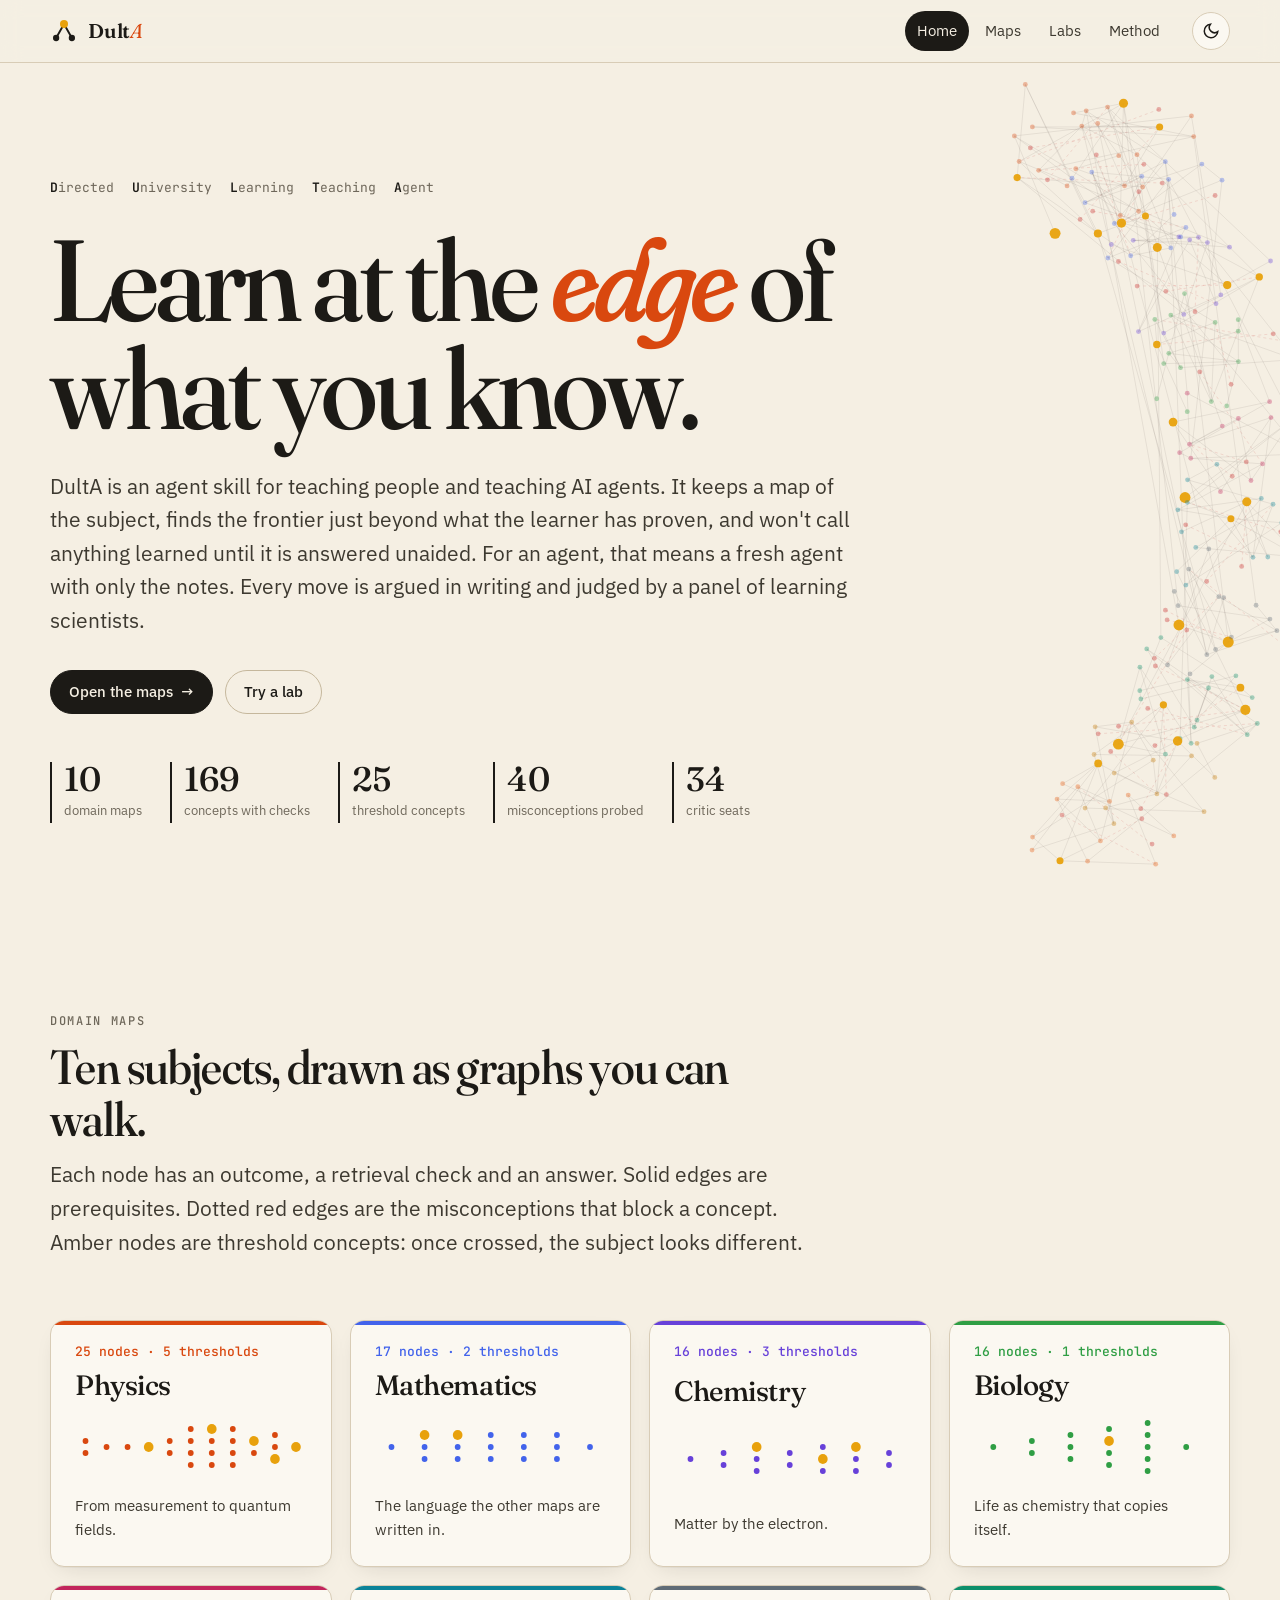
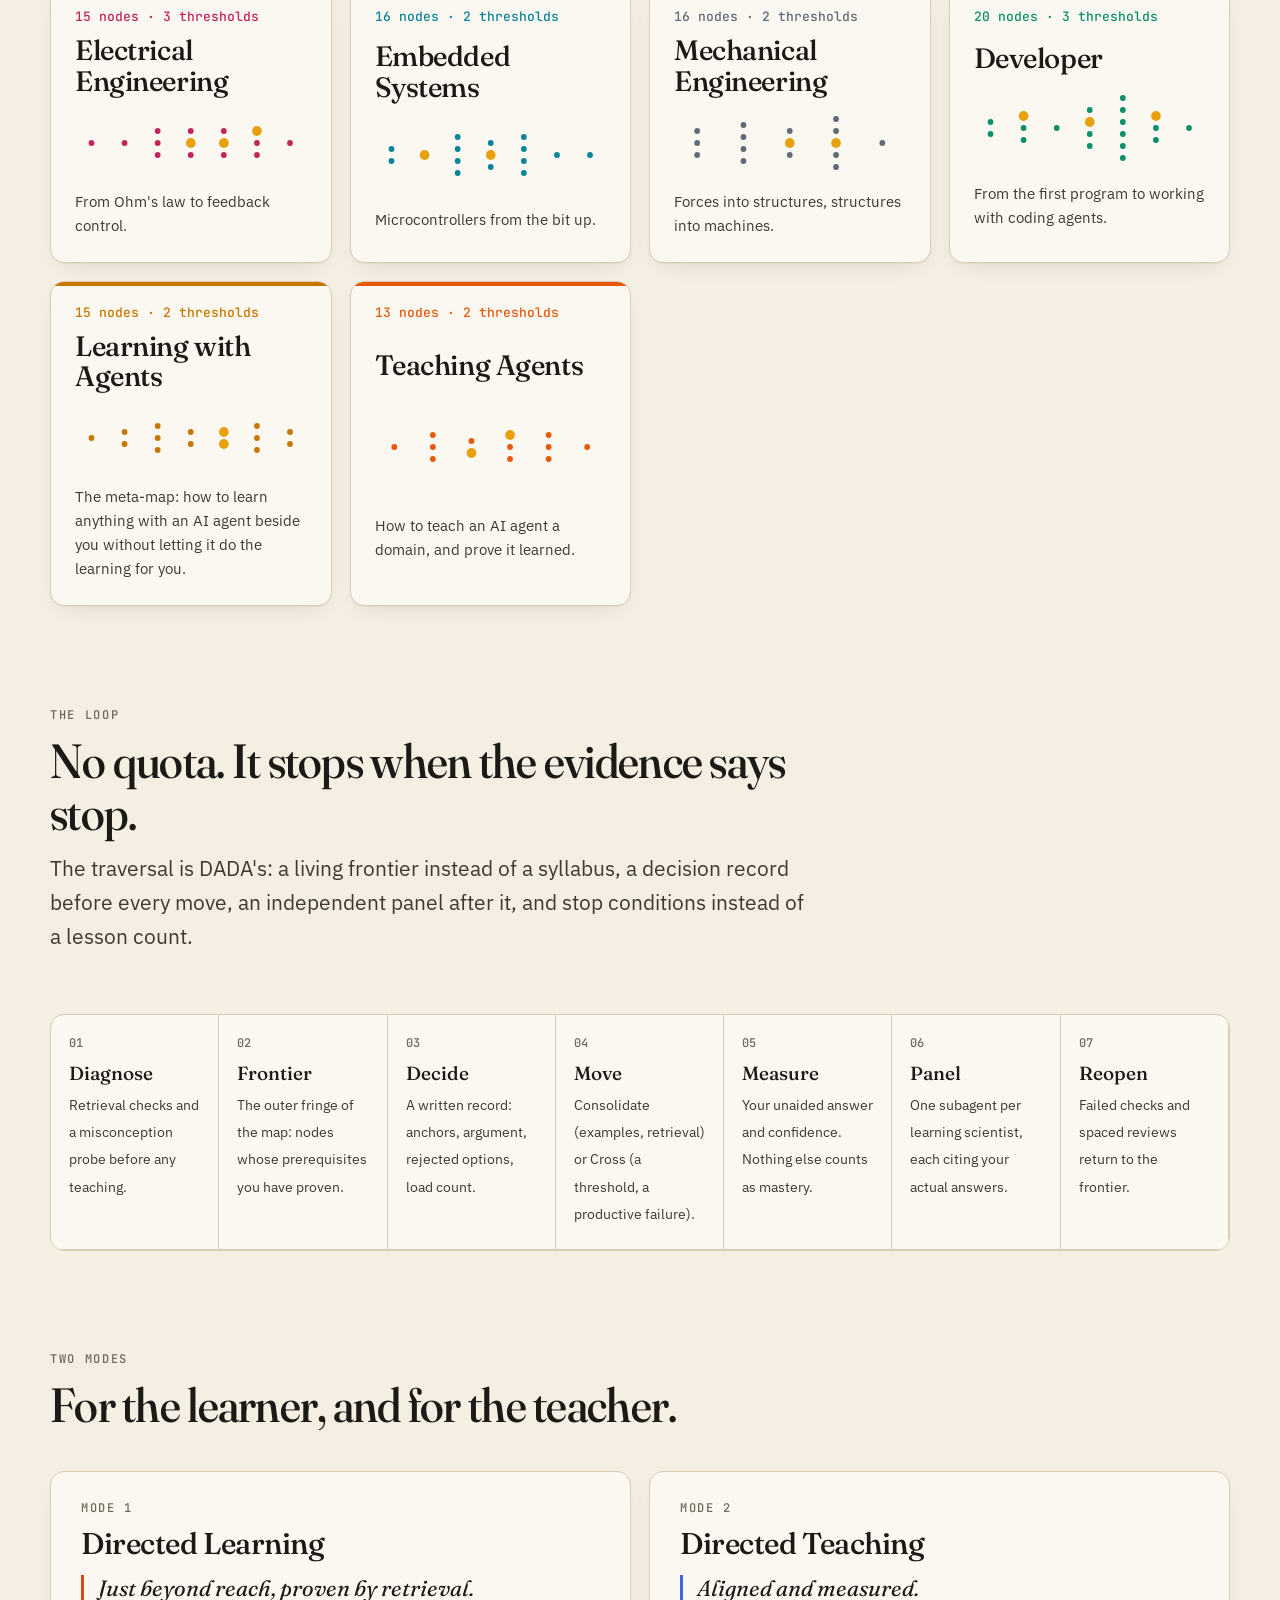
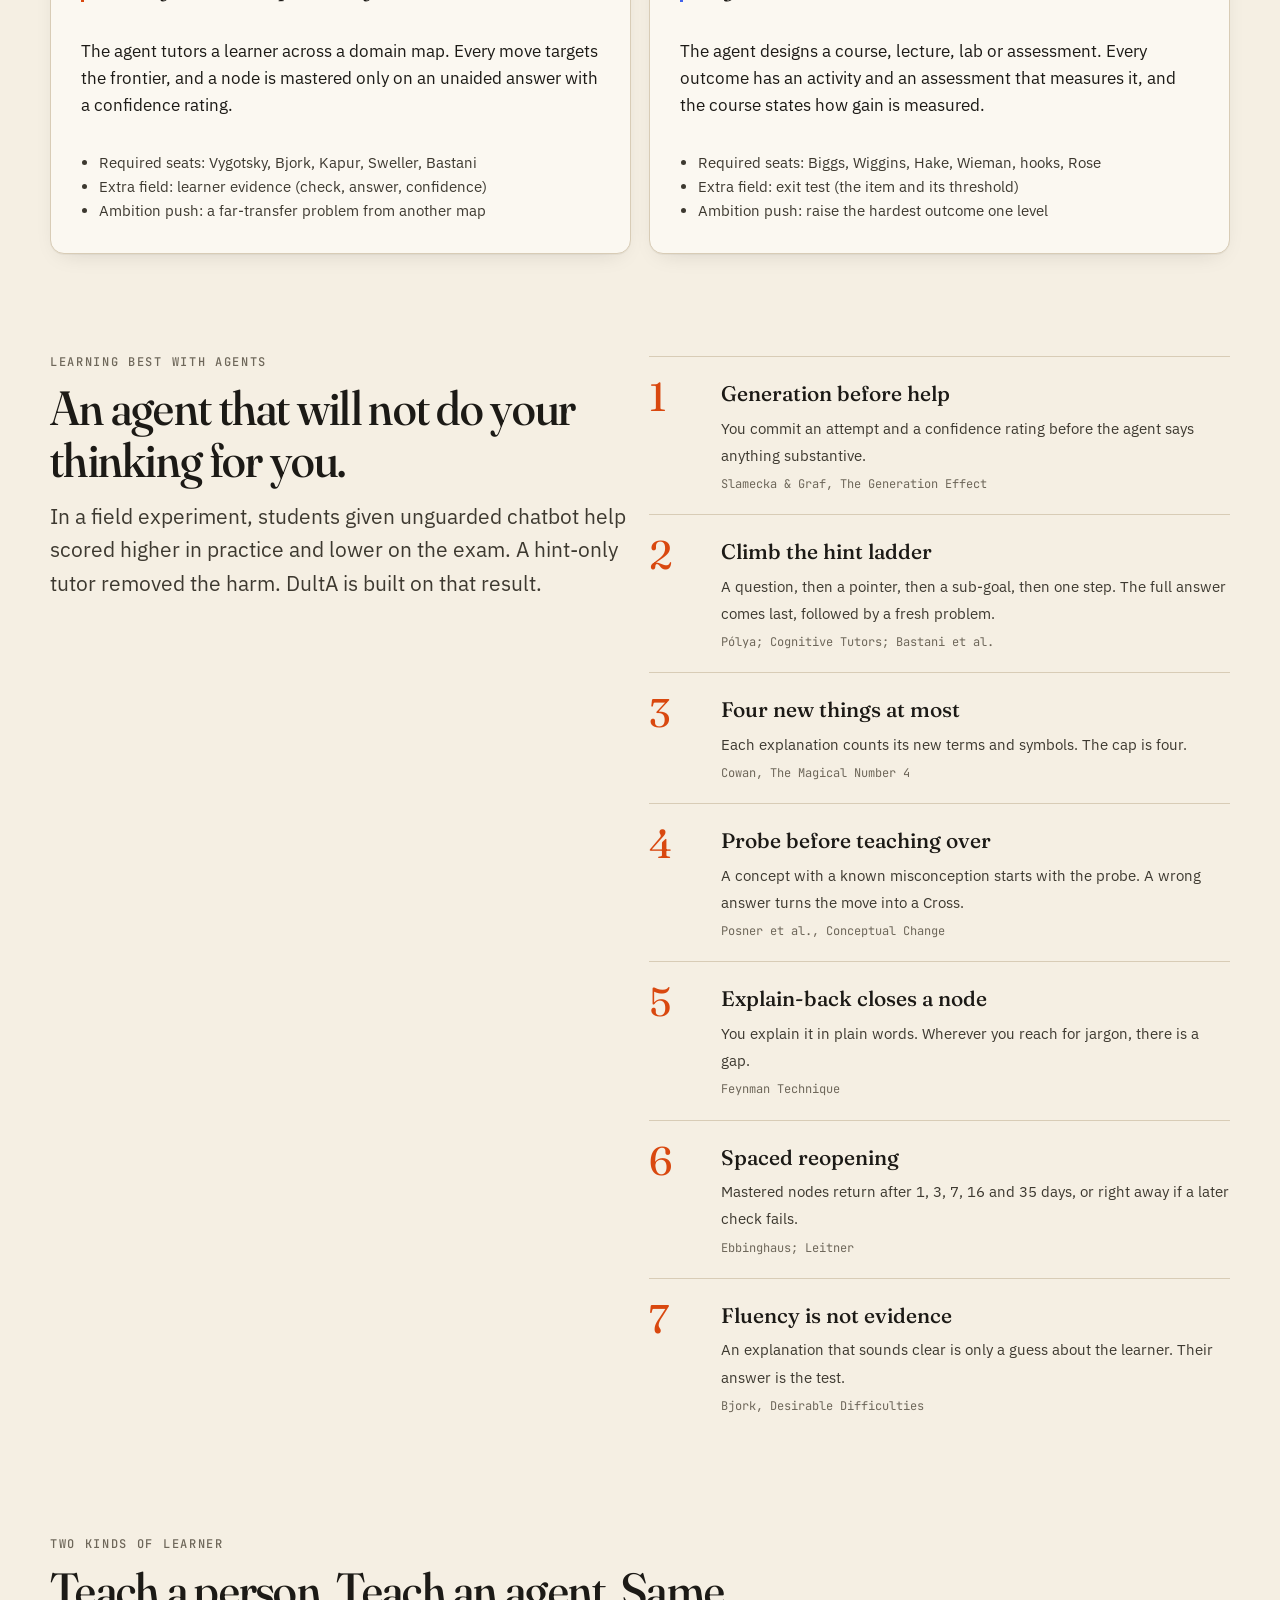
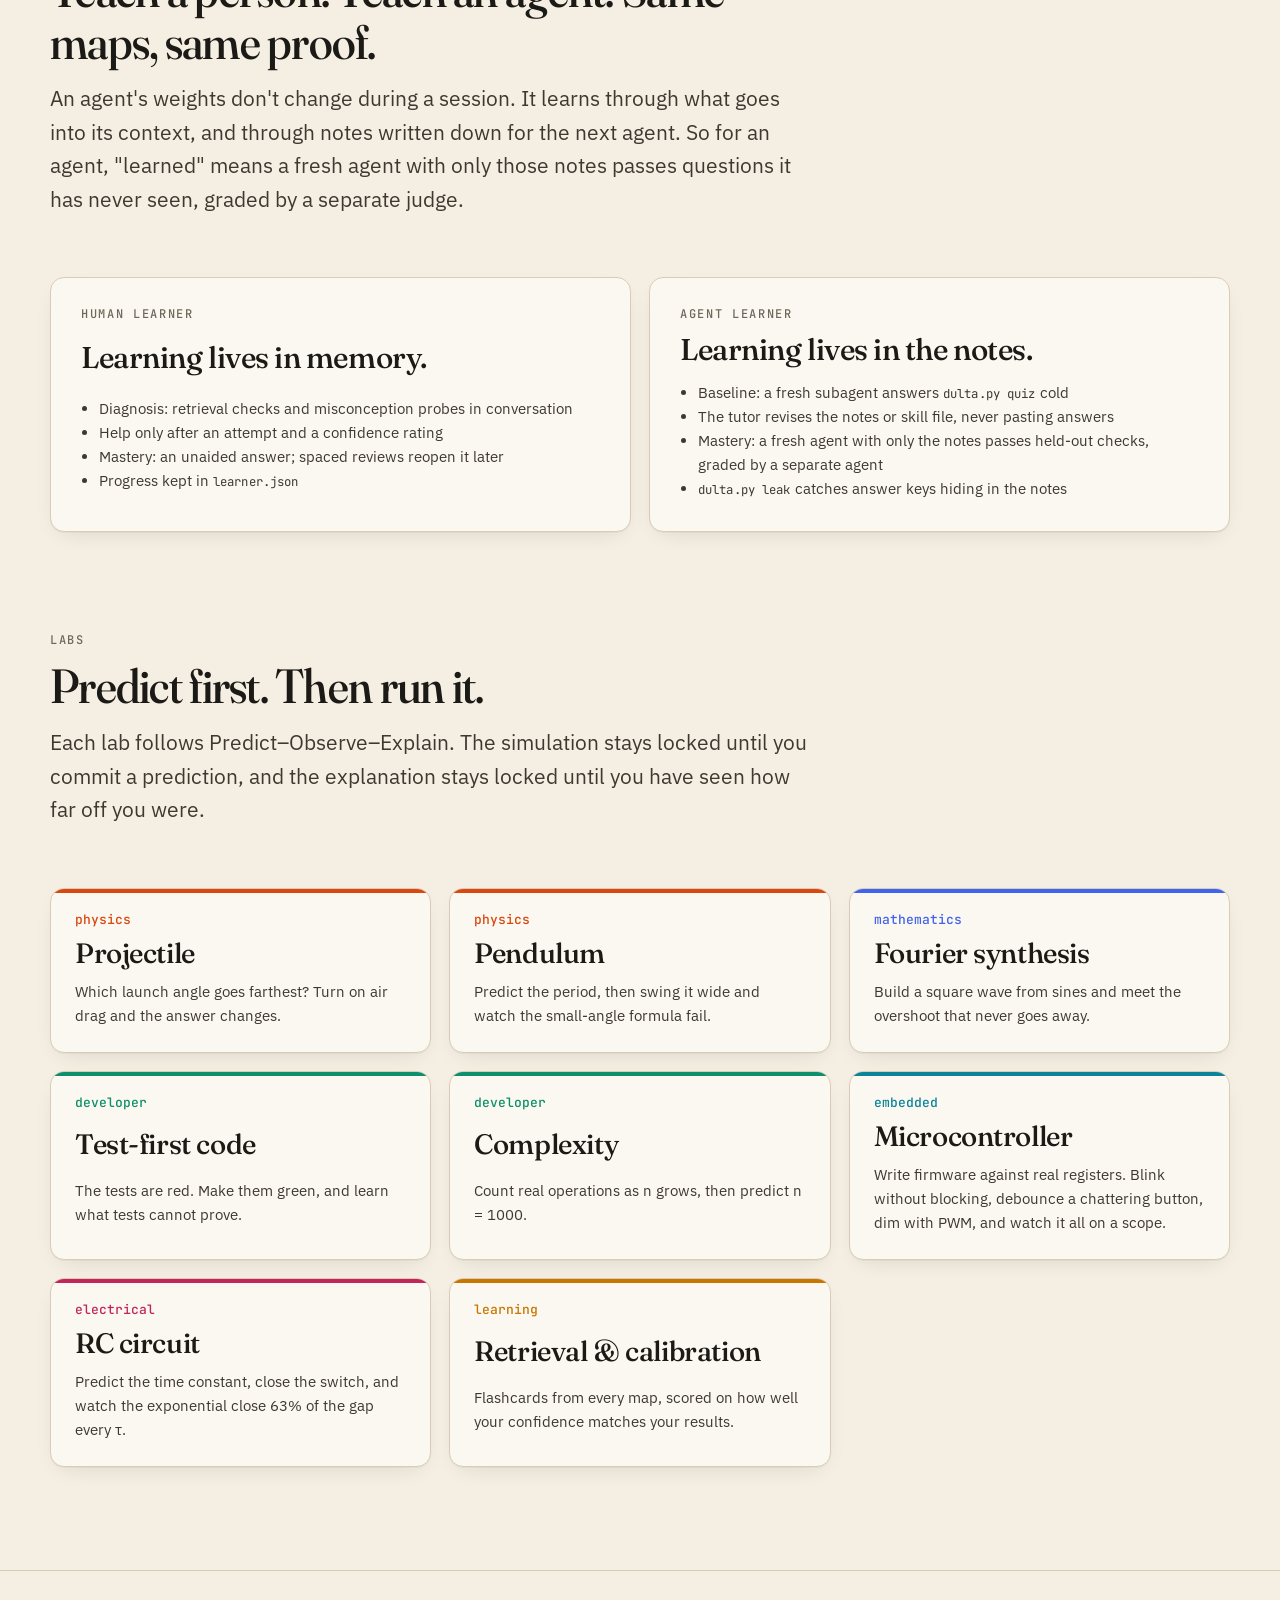
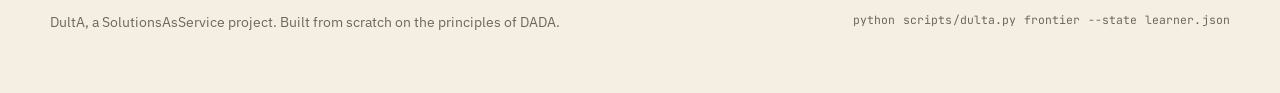
==== site/index.html @ c9492185 "Teach agents as well as humans; add engineering, science and teaching-agents maps; microcontroller a" ====
<!doctype html>
<html lang="en">
<head>
<meta charset="utf-8">
<meta name="viewport" content="width=device-width, initial-scale=1">
<title>DULTA</title>
<meta name="description" content="DULTA, the Directed University Learning and Teaching Agent: tutoring and course design on domain maps, with a critic panel of learning scientists.">
<link rel="preconnect" href="https://fonts.googleapis.com">
<link rel="preconnect" href="https://fonts.gstatic.com" crossorigin>
<link href="https://fonts.googleapis.com/css2?family=Fraunces:ital,opsz,wght,SOFT,WONK@0,9..144,300..700,0..100,0..1;1,9..144,300..700,0..100,0..1&family=IBM+Plex+Sans:wght@400;500;600&family=JetBrains+Mono:wght@400;500;600&display=swap" rel="stylesheet">
<link rel="stylesheet" href="assets/style.css">
<link rel="icon" href="data:image/svg+xml,%3Csvg xmlns='http://www.w3.org/2000/svg' viewBox='0 0 32 32'%3E%3Cpath d='M7 24 16 8l9 16' fill='none' stroke='%231c1a16' stroke-width='2.4'/%3E%3Ccircle cx='7' cy='24' r='4' fill='%231c1a16'/%3E%3Ccircle cx='25' cy='24' r='4' fill='%231c1a16'/%3E%3Ccircle cx='16' cy='8' r='5' fill='%23e8a10c'/%3E%3C/svg%3E">
<script src="assets/site.js"></script>
</head>
<body>
<header class="site-head">
  <div class="wrap">
    <a class="brand" href="index.html" aria-label="DULTA home">
      <svg viewBox="0 0 32 32" aria-hidden="true"><path d="M7 24 16 8l9 16" fill="none" stroke="currentColor" stroke-width="2.2"/><circle cx="7" cy="24" r="3.6" fill="currentColor"/><circle cx="25" cy="24" r="3.6" fill="currentColor"/><circle cx="16" cy="8" r="4.6" fill="var(--threshold)"/></svg>
      <span><b>Dult</b><i>A</i></span>
    </a>
    <nav class="nav" aria-label="Main">
      <a href="index.html" aria-current="page">Home</a>
      <a href="maps.html">Maps</a>
      <a href="labs.html">Labs</a>
      <a href="method.html">Method</a>
    </nav>
    <button class="theme-btn" type="button" aria-label="Toggle dark mode"><svg viewBox="0 0 24 24" fill="none" stroke="currentColor" stroke-width="2"><path d="M21 12.8A9 9 0 1 1 11.2 3a7 7 0 0 0 9.8 9.8z"/></svg></button>
  </div>
</header>

<main>
  <div class="hero">
    <canvas id="sky" aria-hidden="true"></canvas>
    <div class="wrap">
      <div class="acronym"><span><b>D</b>irected</span><span><b>U</b>niversity</span><span><b>L</b>earning</span><span><b>T</b>eaching</span><span><b>A</b>gent</span></div>
      <h1>Learn at the <em>edge</em> of what you know.</h1>
      <p class="lede">DultA is an agent skill for teaching people and teaching AI agents. It keeps a map of the subject, finds the frontier just beyond what the learner has proven, and won't call anything learned until it is answered unaided. For an agent, that means a fresh agent with only the notes. Every move is argued in writing and judged by a panel of learning scientists.</p>
      <div class="cta">
        <a class="btn" href="maps.html">Open the maps <span aria-hidden="true">→</span></a>
        <a class="btn ghost" href="labs.html">Try a lab</a>
      </div>
      <div class="hero-meta" id="heroMeta" aria-live="polite"></div>
    </div>
  </div>

  <section class="reveal" aria-labelledby="mapsTitle">
    <div class="wrap">
      <div class="sec-head">
        <span class="eyebrow">Domain maps</span>
        <h2 id="mapsTitle"><span id="mapCount">Ten</span> subjects, drawn as graphs you can walk.</h2>
        <p class="lede">Each node has an outcome, a retrieval check and an answer. Solid edges are prerequisites. Dotted red edges are the misconceptions that block a concept. Amber nodes are threshold concepts: once crossed, the subject looks different.</p>
      </div>
      <div class="grid four" id="mapCards"></div>
    </div>
  </section>

  <section class="reveal" aria-labelledby="loopTitle" style="padding-top:0">
    <div class="wrap">
      <div class="sec-head">
        <span class="eyebrow">The loop</span>
        <h2 id="loopTitle">No quota. It stops when the evidence says stop.</h2>
        <p class="lede">The traversal is DADA's: a living frontier instead of a syllabus, a decision record before every move, an independent panel after it, and stop conditions instead of a lesson count.</p>
      </div>
      <ol class="loop">
        <li><b>Diagnose</b><span>Retrieval checks and a misconception probe before any teaching.</span></li>
        <li><b>Frontier</b><span>The outer fringe of the map: nodes whose prerequisites you have proven.</span></li>
        <li><b>Decide</b><span>A written record: anchors, argument, rejected options, load count.</span></li>
        <li><b>Move</b><span>Consolidate (examples, retrieval) or Cross (a threshold, a productive failure).</span></li>
        <li><b>Measure</b><span>Your unaided answer and confidence. Nothing else counts as mastery.</span></li>
        <li><b>Panel</b><span>One subagent per learning scientist, each citing your actual answers.</span></li>
        <li><b>Reopen</b><span>Failed checks and spaced reviews return to the frontier.</span></li>
      </ol>
    </div>
  </section>

  <section class="reveal" aria-labelledby="modesTitle" style="padding-top:0">
    <div class="wrap">
      <div class="sec-head">
        <span class="eyebrow">Two modes</span>
        <h2 id="modesTitle">For the learner, and for the teacher.</h2>
      </div>
      <div class="grid two">
        <article class="card mode" style="--accent: var(--physics)">
          <span class="eyebrow">Mode 1</span>
          <h3>Directed Learning</h3>
          <p class="crit">Just beyond reach, proven by retrieval.</p>
          <p>The agent tutors a learner across a domain map. Every move targets the frontier, and a node is mastered only on an unaided answer with a confidence rating.</p>
          <ul>
            <li>Required seats: Vygotsky, Bjork, Kapur, Sweller, Bastani</li>
            <li>Extra field: learner evidence (check, answer, confidence)</li>
            <li>Ambition push: a far-transfer problem from another map</li>
          </ul>
        </article>
        <article class="card mode" style="--accent: var(--mathematics)">
          <span class="eyebrow">Mode 2</span>
          <h3>Directed Teaching</h3>
          <p class="crit">Aligned and measured.</p>
          <p>The agent designs a course, lecture, lab or assessment. Every outcome has an activity and an assessment that measures it, and the course states how gain is measured.</p>
          <ul>
            <li>Required seats: Biggs, Wiggins, Hake, Wieman, hooks, Rose</li>
            <li>Extra field: exit test (the item and its threshold)</li>
            <li>Ambition push: raise the hardest outcome one level</li>
          </ul>
        </article>
      </div>
    </div>
  </section>

  <section class="reveal" aria-labelledby="conductTitle" style="padding-top:0">
    <div class="wrap grid two" style="align-items:start">
      <div class="sec-head" style="position:sticky;top:90px">
        <span class="eyebrow">Learning best with agents</span>
        <h2 id="conductTitle">An agent that will not do your thinking for you.</h2>
        <p class="lede">In a field experiment, students given unguarded chatbot help scored higher in practice and lower on the exam. A hint-only tutor removed the harm. DultA is built on that result.</p>
      </div>
      <ol class="conduct">
        <li><div><b>Generation before help</b><span>You commit an attempt and a confidence rating before the agent says anything substantive.</span><cite>Slamecka &amp; Graf, The Generation Effect</cite></div></li>
        <li><div><b>Climb the hint ladder</b><span>A question, then a pointer, then a sub-goal, then one step. The full answer comes last, followed by a fresh problem.</span><cite>Pólya; Cognitive Tutors; Bastani et al.</cite></div></li>
        <li><div><b>Four new things at most</b><span>Each explanation counts its new terms and symbols. The cap is four.</span><cite>Cowan, The Magical Number 4</cite></div></li>
        <li><div><b>Probe before teaching over</b><span>A concept with a known misconception starts with the probe. A wrong answer turns the move into a Cross.</span><cite>Posner et al., Conceptual Change</cite></div></li>
        <li><div><b>Explain-back closes a node</b><span>You explain it in plain words. Wherever you reach for jargon, there is a gap.</span><cite>Feynman Technique</cite></div></li>
        <li><div><b>Spaced reopening</b><span>Mastered nodes return after 1, 3, 7, 16 and 35 days, or right away if a later check fails.</span><cite>Ebbinghaus; Leitner</cite></div></li>
        <li><div><b>Fluency is not evidence</b><span>An explanation that sounds clear is only a guess about the learner. Their answer is the test.</span><cite>Bjork, Desirable Difficulties</cite></div></li>
      </ol>
    </div>
  </section>

  <section class="reveal" aria-labelledby="whoTitle" style="padding-top:0">
    <div class="wrap">
      <div class="sec-head">
        <span class="eyebrow">Two kinds of learner</span>
        <h2 id="whoTitle">Teach a person. Teach an agent. Same maps, same proof.</h2>
        <p class="lede">An agent's weights don't change during a session. It learns through what goes into its context, and through notes written down for the next agent. So for an agent, "learned" means a fresh agent with only those notes passes questions it has never seen, graded by a separate judge.</p>
      </div>
      <div class="grid two">
        <article class="card mode" style="--accent: var(--learning)">
          <span class="eyebrow">Human learner</span>
          <h3>Learning lives in memory.</h3>
          <ul>
            <li>Diagnosis: retrieval checks and misconception probes in conversation</li>
            <li>Help only after an attempt and a confidence rating</li>
            <li>Mastery: an unaided answer; spaced reviews reopen it later</li>
            <li>Progress kept in <span class="mono">learner.json</span></li>
          </ul>
        </article>
        <article class="card mode" style="--accent: var(--agents)">
          <span class="eyebrow">Agent learner</span>
          <h3>Learning lives in the notes.</h3>
          <ul>
            <li>Baseline: a fresh subagent answers <span class="mono">dulta.py quiz</span> cold</li>
            <li>The tutor revises the notes or skill file, never pasting answers</li>
            <li>Mastery: a fresh agent with only the notes passes held-out checks, graded by a separate agent</li>
            <li><span class="mono">dulta.py leak</span> catches answer keys hiding in the notes</li>
          </ul>
        </article>
      </div>
    </div>
  </section>

  <section class="reveal" aria-labelledby="labsTitle" style="padding-top:0">
    <div class="wrap">
      <div class="sec-head">
        <span class="eyebrow">Labs</span>
        <h2 id="labsTitle">Predict first. Then run it.</h2>
        <p class="lede">Each lab follows Predict–Observe–Explain. The simulation stays locked until you commit a prediction, and the explanation stays locked until you have seen how far off you were.</p>
      </div>
      <div class="grid three" id="labCards"></div>
    </div>
  </section>
</main>

<footer class="site-foot">
  <div class="wrap">
    <span>DultA, a SolutionsAsService project. Built from scratch on the principles of DADA.</span>
    <span class="mono">python scripts/dulta.py frontier --state learner.json</span>
  </div>
</footer>

<script src="assets/maps-data.js"></script>
<script>
(function () {
  const D = window.DULTA_MAPS;
  const accentVar = (id) => `var(--${id})`;

  // Hero figures, computed from the same data the CLI reads.
  const nodes = D.nodes.filter((n) => n.kind !== "misconception");
  const seats = (window.DULTA_ANCHOR_GRAPH.match(/:::critic/g) || []).length;
  const figures = [
    [D.maps.length, "domain maps"],
    [nodes.length, "concepts with checks"],
    [D.nodes.filter((n) => n.kind === "threshold").length, "threshold concepts"],
    [D.nodes.filter((n) => n.kind === "misconception").length, "misconceptions probed"],
    [seats, "critic seats"],
  ];
  const words = ["Zero", "One", "Two", "Three", "Four", "Five", "Six", "Seven", "Eight", "Nine", "Ten", "Eleven", "Twelve"];
  document.getElementById("mapCount").textContent = words[D.maps.length] || D.maps.length;
  document.getElementById("heroMeta").innerHTML = figures.map(([v, l]) => `<div><b>${v}</b><span>${l}</span></div>`).join("");

  // Map cards with a sparkline of the map's depth profile.
  document.getElementById("mapCards").innerHTML = D.maps.map((m) => {
    const ns = D.nodes.filter((n) => n.map === m.id && n.kind !== "misconception");
    const maxD = Math.max(...ns.map((n) => n.depth));
    const cols = Array.from({ length: maxD + 1 }, (_, d) => ns.filter((n) => n.depth === d));
    const w = 240, h = 70, cw = w / cols.length;
    const dots = cols.map((col, d) => col.map((n, i) => {
      const x = cw * d + cw / 2, y = h / 2 + (i - (col.length - 1) / 2) * 12;
      const r = n.kind === "threshold" ? 5 : 3;
      const fill = n.kind === "threshold" ? "var(--threshold)" : accentVar(m.id);
      return `<circle cx="${x.toFixed(1)}" cy="${y.toFixed(1)}" r="${r}" fill="${fill}"/>`;
    }).join("")).join("");
    const th = ns.filter((n) => n.kind === "threshold").length;
    return `<a class="card map-card" style="--accent:${accentVar(m.id)}" href="maps.html#${m.id}">
      <span class="count">${ns.length} nodes · ${th} thresholds</span>
      <h3>${m.title}</h3>
      <svg viewBox="0 0 ${w} ${h}" preserveAspectRatio="none" aria-hidden="true">${dots}</svg>
      <p>${m.summary.split(". ")[0]}.</p></a>`;
  }).join("");

  const labs = [
    ["projectile", "Projectile", "physics", "Which launch angle goes farthest? Turn on air drag and the answer changes."],
    ["pendulum", "Pendulum", "physics", "Predict the period, then swing it wide and watch the small-angle formula fail."],
    ["fourier", "Fourier synthesis", "mathematics", "Build a square wave from sines and meet the overshoot that never goes away."],
    ["code", "Test-first code", "developer", "The tests are red. Make them green, and learn what tests cannot prove."],
    ["complexity", "Complexity", "developer", "Count real operations as n grows, then predict n = 1000."],
    ["mcu", "Microcontroller", "embedded", "Write firmware against real registers. Blink without blocking, debounce a chattering button, dim with PWM, and watch it all on a scope."],
    ["rc", "RC circuit", "electrical", "Predict the time constant, close the switch, and watch the exponential close 63% of the gap every τ."],
    ["retrieval", "Retrieval & calibration", "learning", "Flashcards from every map, scored on how well your confidence matches your results."],
  ];
  document.getElementById("labCards").innerHTML = labs.map(([id, t, m, d]) =>
    `<a class="card map-card" style="--accent:${accentVar(m)}" href="labs.html#${id}"><span class="count">${m}</span><h3>${t}</h3><p>${d}</p></a>`).join("");

  // The sky: every concept as a star, clustered by map, edges as faint threads.
  const cv = document.getElementById("sky"), ctx = cv.getContext("2d");
  const reduce = matchMedia("(prefers-reduced-motion: reduce)").matches;
  let W, H, stars = [], links = [];
  const index = {};
  function css(name) { return getComputedStyle(document.documentElement).getPropertyValue(name).trim(); }
  function layout() {
    const dpr = Math.min(devicePixelRatio || 1, 2);
    W = cv.clientWidth; H = cv.clientHeight;
    cv.width = W * dpr; cv.height = H * dpr; ctx.setTransform(dpr, 0, 0, dpr, 0, 0);
    // One cluster per map on an arc down the right of the hero (a strip along the bottom on phones).
    const narrow = W < 720, centres = {};
    D.maps.forEach((m, i) => {
      const a = -1.1 + (2.2 * i) / Math.max(1, D.maps.length - 1);
      centres[m.id] = narrow ? [0.06 + (0.88 * i) / Math.max(1, D.maps.length - 1), 0.97] : [0.84 + 0.12 * Math.cos(a * 1.3), 0.5 + 0.44 * Math.sin(a)];
    });
    stars = D.nodes.map((n, i) => {
      const c = centres[n.map] || [0.5, 0.5];
      const ang = i * 2.399, rad = (narrow ? 10 : 18) + (i % 7) * (narrow ? 4 : 8) + n.depth * (narrow ? 3 : 5);
      const s = { n, bx: c[0] * W + Math.cos(ang) * rad, by: c[1] * H + Math.sin(ang) * rad * 0.8, ph: i };
      index[n.key] = s; return s;
    });
    links = D.edges.filter((e) => index[e.from] && index[e.to]).map((e) => [index[e.from], index[e.to], e.type]);
  }
  function draw(t) {
    ctx.clearRect(0, 0, W, H);
    const ink = css("--ink"), th = css("--threshold"), mc = css("--misconception");
    stars.forEach((s) => { s.x = s.bx + (reduce ? 0 : Math.sin(t / 2400 + s.ph) * 4); s.y = s.by + (reduce ? 0 : Math.cos(t / 3100 + s.ph) * 4); });
    ctx.lineWidth = 0.7;
    links.forEach(([a, b, type]) => {
      ctx.strokeStyle = type === "counter" ? mc : ink;
      ctx.globalAlpha = type === "counter" ? 0.18 : 0.10;
      ctx.setLineDash(type === "counter" ? [3, 3] : []);
      ctx.beginPath(); ctx.moveTo(a.x, a.y); ctx.lineTo(b.x, b.y); ctx.stroke();
    });
    ctx.setLineDash([]);
    stars.forEach((s) => {
      const k = s.n.kind;
      ctx.globalAlpha = k === "threshold" ? 0.95 : 0.35;
      ctx.fillStyle = k === "threshold" ? th : k === "misconception" ? mc : css(`--${s.n.map}`);
      const r = k === "threshold" ? 4.5 + (reduce ? 0 : Math.sin(t / 700 + s.ph)) : 2.4;
      ctx.beginPath(); ctx.arc(s.x, s.y, r, 0, 7); ctx.fill();
    });
    ctx.globalAlpha = 1;
    if (!reduce) requestAnimationFrame(draw);
  }
  layout(); requestAnimationFrame(draw);
  addEventListener("resize", () => { layout(); if (reduce) draw(0); });
  document.addEventListener("dulta:theme", () => { if (reduce) draw(0); });
})();
</script>
</body>
</html>
---- site/assets/style.css ----
/* DULTA site: an atlas of what you know, set on paper by day and chalkboard by night. */
:root {
  --paper: #f5efe3;
  --paper-2: #ede5d4;
  --card: #fbf8f1;
  --ink: #1c1a16;
  --ink-2: #3d3930;
  --muted: #6e675a;
  --line: #d8ccb6;
  --line-2: #c5b79c;
  --physics: #d9480f;
  --mathematics: #4263eb;
  --developer: #0c8f6a;
  --learning: #c77700;
  --electrical: #c2255c;
  --embedded: #0b8399;
  --mechanical: #5f6b76;
  --chemistry: #6741d9;
  --biology: #2f9e44;
  --agents: #e8590c;
  --threshold: #e8a10c;
  --misconception: #c92a2a;
  --mastered: #2b8a3e;
  --focus: #1c7ed6;
  --shadow: 0 1px 0 rgba(28, 26, 22, .04), 0 8px 24px -12px rgba(28, 26, 22, .18);
  --radius: 14px;
  --serif: "Fraunces", "Iowan Old Style", Georgia, serif;
  --sans: "IBM Plex Sans", system-ui, -apple-system, "Segoe UI", sans-serif;
  --mono: "JetBrains Mono", ui-monospace, "Cascadia Code", Consolas, monospace;
  color-scheme: light;
}
@media (prefers-color-scheme: dark) {
  :root:not([data-theme="light"]) {
    --paper: #0f1218; --paper-2: #151a22; --card: #171c25; --ink: #ede6d8; --ink-2: #cfc7b7; --muted: #9b9484;
    --line: #2a313d; --line-2: #3a4352; --physics: #ff8a4c; --mathematics: #8ea2ff; --developer: #3ddc97;
    --learning: #ffc04d; --electrical: #f783ac; --embedded: #3bc9db; --mechanical: #adb5bd; --chemistry: #b197fc; --biology: #69db7c; --agents: #ffa94d; --threshold: #ffc94d; --misconception: #ff7b7b; --mastered: #69db7c; --focus: #74c0fc;
    --shadow: 0 1px 0 rgba(0, 0, 0, .3), 0 10px 30px -12px rgba(0, 0, 0, .6);
    color-scheme: dark;
  }
}
:root[data-theme="dark"] {
  --paper: #0f1218; --paper-2: #151a22; --card: #171c25; --ink: #ede6d8; --ink-2: #cfc7b7; --muted: #9b9484;
  --line: #2a313d; --line-2: #3a4352; --physics: #ff8a4c; --mathematics: #8ea2ff; --developer: #3ddc97;
  --learning: #ffc04d; --electrical: #f783ac; --embedded: #3bc9db; --mechanical: #adb5bd; --chemistry: #b197fc; --biology: #69db7c; --agents: #ffa94d; --threshold: #ffc94d; --misconception: #ff7b7b; --mastered: #69db7c; --focus: #74c0fc;
  --shadow: 0 1px 0 rgba(0, 0, 0, .3), 0 10px 30px -12px rgba(0, 0, 0, .6);
  color-scheme: dark;
}

* { box-sizing: border-box; }
html { -webkit-text-size-adjust: 100%; scroll-behavior: smooth; }
body {
  margin: 0; background: var(--paper); color: var(--ink); font: 400 17px/1.6 var(--sans);
  background-image: radial-gradient(var(--line) .6px, transparent .6px); background-size: 22px 22px;
  background-attachment: fixed; overflow-x: hidden;
}
img, svg, canvas { max-width: 100%; }
a { color: inherit; text-decoration-thickness: 1px; text-underline-offset: 3px; }
a:hover { text-decoration-color: var(--physics); }
:focus-visible { outline: 3px solid var(--focus); outline-offset: 2px; border-radius: 6px; }
::selection { background: var(--threshold); color: #111; }

.wrap { width: min(1180px, 100% - 32px); margin-inline: auto; }
.mono { font-family: var(--mono); font-size: .82em; letter-spacing: .01em; }
.eyebrow { font: 500 12px/1 var(--mono); letter-spacing: .14em; text-transform: uppercase; color: var(--muted); }
h1, h2, h3 { font-family: var(--serif); font-weight: 500; line-height: 1.08; letter-spacing: -.015em; margin: 0; font-variation-settings: "opsz" 144, "SOFT" 30; }
h2 { font-size: clamp(30px, 4.4vw, 48px); }
h3 { font-size: 22px; font-variation-settings: "opsz" 36; }
p { margin: 0 0 1em; }
.lede { font-size: clamp(18px, 2vw, 21px); color: var(--ink-2); max-width: 62ch; }

/* Header */
.site-head { position: sticky; top: 0; z-index: 20; backdrop-filter: blur(10px); background: color-mix(in srgb, var(--paper) 82%, transparent); border-bottom: 1px solid var(--line); }
.site-head .wrap { display: flex; align-items: center; gap: 20px; height: 62px; }
.brand { display: flex; align-items: center; gap: 10px; text-decoration: none; font: 600 20px/1 var(--serif); letter-spacing: -.01em; }
.brand svg { width: 28px; height: 28px; }
.brand b { font-weight: 600; }
.brand i { font-style: italic; font-weight: 400; color: var(--physics); }
.nav { display: flex; gap: 4px; margin-left: auto; }
.nav a { text-decoration: none; padding: 8px 12px; border-radius: 999px; font-size: 15px; color: var(--ink-2); }
.nav a:hover { background: var(--paper-2); }
.nav a[aria-current="page"] { background: var(--ink); color: var(--paper); }
.theme-btn { border: 1px solid var(--line); background: var(--card); color: var(--ink); width: 38px; height: 38px; border-radius: 999px; cursor: pointer; display: grid; place-items: center; }
.theme-btn svg { width: 18px; height: 18px; }
@media (max-width: 720px) {
  .site-head .wrap { height: auto; flex-wrap: wrap; padding: 10px 0; gap: 8px; }
  .nav { order: 3; width: 100%; margin: 0; overflow-x: auto; }
  .theme-btn { margin-left: auto; }
}

/* Buttons and fields */
.btn { display: inline-flex; align-items: center; gap: 8px; font: 500 15px/1 var(--sans); padding: 12px 18px; border-radius: 999px; border: 1px solid var(--ink); background: var(--ink); color: var(--paper); cursor: pointer; text-decoration: none; min-height: 44px; }
.btn:hover { transform: translateY(-1px); }
.btn.ghost { background: transparent; color: var(--ink); border-color: var(--line-2); }
.btn.small { padding: 8px 14px; font-size: 14px; min-height: 36px; }
.btn:disabled { opacity: .45; cursor: not-allowed; transform: none; }
input[type="text"], input[type="number"], textarea, select {
  font: inherit; color: var(--ink); background: var(--card); border: 1px solid var(--line-2); border-radius: 10px; padding: 10px 12px; width: 100%;
}
textarea { font-family: var(--mono); font-size: 14px; line-height: 1.55; resize: vertical; }
input[type="range"] { width: 100%; accent-color: var(--ink); }
label { font-size: 14px; color: var(--muted); display: block; margin-bottom: 6px; }

/* Cards and sections */
section { padding: clamp(56px, 8vw, 104px) 0; }
.card { background: var(--card); border: 1px solid var(--line); border-radius: var(--radius); box-shadow: var(--shadow); }
.grid { display: grid; gap: 18px; }
.grid.two { grid-template-columns: repeat(auto-fit, minmax(min(100%, 420px), 1fr)); }
.grid.three { grid-template-columns: repeat(auto-fit, minmax(min(100%, 300px), 1fr)); }
.grid.four { grid-template-columns: repeat(auto-fit, minmax(min(100%, 240px), 1fr)); }
.sec-head { display: grid; gap: 14px; margin-bottom: 40px; max-width: 760px; }
.rule { height: 1px; background: var(--line); border: 0; margin: 0; }
.tag { display: inline-flex; align-items: center; gap: 6px; font: 500 11px/1 var(--mono); letter-spacing: .08em; text-transform: uppercase; padding: 5px 8px; border-radius: 999px; border: 1px solid currentColor; }
.tag.threshold { color: var(--threshold); }
.tag.misconception { color: var(--misconception); }
.tag.concept { color: var(--muted); }

/* Hero */
.hero { position: relative; padding: clamp(48px, 9vw, 120px) 0 clamp(40px, 7vw, 90px); overflow: hidden; }
.hero canvas { position: absolute; inset: 0; width: 100%; height: 100%; z-index: 0; }
.hero .wrap { position: relative; z-index: 1; }
.hero h1 { font-size: clamp(46px, 9vw, 116px); line-height: .94; letter-spacing: -.035em; max-width: 12ch; }
.hero h1 em { font-style: italic; color: var(--physics); font-variation-settings: "opsz" 144, "SOFT" 100, "WONK" 1; }
.hero .lede { margin: 28px 0 32px; }
.hero .cta { display: flex; flex-wrap: wrap; gap: 12px; }
.hero-meta { margin-top: 48px; display: flex; flex-wrap: wrap; gap: 28px; }
.hero-meta div { border-left: 2px solid var(--ink); padding-left: 12px; }
.hero-meta b { display: block; font: 500 34px/1 var(--serif); }
.hero-meta span { font-size: 13px; color: var(--muted); }
.acronym { display: flex; flex-wrap: wrap; gap: 6px 18px; margin-bottom: 26px; font-family: var(--mono); font-size: 13px; color: var(--muted); }
.acronym b { color: var(--ink); font-weight: 600; }

/* Map cards */
.map-card { padding: 24px; display: grid; gap: 12px; text-decoration: none; position: relative; overflow: hidden; transition: transform .2s; }
.map-card:hover { transform: translateY(-3px); }
.map-card::before { content: ""; position: absolute; inset: 0 0 auto 0; height: 4px; background: var(--accent); }
.map-card h3 { font-size: 28px; }
.map-card .count { font: 500 13px/1 var(--mono); color: var(--accent); }
.map-card p { color: var(--ink-2); font-size: 15px; margin: 0; }
.map-card svg { height: 70px; width: 100%; }

/* Loop diagram */
.loop { display: grid; grid-template-columns: repeat(auto-fit, minmax(min(100%, 150px), 1fr)); gap: 0; counter-reset: step; border: 1px solid var(--line); border-radius: var(--radius); overflow: hidden; background: var(--card); }
.loop li { list-style: none; padding: 22px 18px; border-right: 1px solid var(--line); border-bottom: 1px solid var(--line); counter-increment: step; position: relative; }
.loop li::before { content: counter(step, decimal-leading-zero); font: 500 12px/1 var(--mono); color: var(--muted); display: block; margin-bottom: 14px; }
.loop li b { font: 500 19px/1.15 var(--serif); display: block; margin-bottom: 6px; }
.loop li span { font-size: 14px; color: var(--ink-2); }
.loop { padding: 0; margin: 0; }

/* Mode cards */
.mode { padding: 30px; display: grid; gap: 14px; }
.mode h3 { font-size: 30px; }
.mode .crit { font-family: var(--serif); font-style: italic; font-size: 22px; line-height: 1.25; color: var(--ink); border-left: 3px solid var(--accent, var(--ink)); padding-left: 14px; }
.mode ul { margin: 0; padding-left: 18px; color: var(--ink-2); font-size: 15px; }

/* Conduct list */
.conduct { counter-reset: c; display: grid; gap: 0; padding: 0; margin: 0; }
.conduct li { list-style: none; display: grid; grid-template-columns: 56px 1fr; gap: 16px; padding: 20px 0; border-top: 1px solid var(--line); counter-increment: c; }
.conduct li::before { content: counter(c); font: 400 40px/1 var(--serif); color: var(--physics); }
.conduct b { font-family: var(--serif); font-weight: 500; font-size: 21px; display: block; margin-bottom: 4px; }
.conduct span { color: var(--ink-2); font-size: 15px; }
.conduct cite { font-style: normal; font-family: var(--mono); font-size: 12px; color: var(--muted); display: block; margin-top: 6px; }

/* Footer */
.site-foot { border-top: 1px solid var(--line); padding: 40px 0 60px; color: var(--muted); font-size: 14px; }
.site-foot .wrap { display: flex; flex-wrap: wrap; gap: 16px 32px; justify-content: space-between; }

/* Map explorer */
.explorer-head { padding: 40px 0 20px; display: grid; gap: 16px; }
.tabs { display: flex; gap: 8px; flex-wrap: wrap; }
.tabs button { font: 500 15px/1 var(--sans); padding: 10px 16px; border-radius: 999px; border: 1px solid var(--line-2); background: var(--card); color: var(--ink); cursor: pointer; display: inline-flex; align-items: center; gap: 8px; min-height: 40px; }
.tabs button::before { content: ""; width: 9px; height: 9px; border-radius: 50%; background: var(--accent); }
.tabs button[aria-selected="true"] { background: var(--ink); color: var(--paper); border-color: var(--ink); }
.statbar { display: flex; flex-wrap: wrap; gap: 10px 22px; align-items: center; font-size: 14px; color: var(--muted); }
.statbar b { color: var(--ink); font: 600 15px/1 var(--mono); }
.legend { display: flex; flex-wrap: wrap; gap: 14px; font-size: 13px; color: var(--muted); }
.legend i { display: inline-block; width: 22px; height: 12px; border-radius: 4px; vertical-align: -1px; margin-right: 6px; border: 1.5px solid var(--line-2); background: var(--card); }
.legend i.th { border: 3px solid var(--threshold); }
.legend i.mc { border: 1.5px dashed var(--misconception); }
.legend i.ms { background: color-mix(in srgb, var(--mastered) 22%, var(--card)); border-color: var(--mastered); }
.legend i.fr { border: 2px solid var(--ink); box-shadow: 0 0 0 3px color-mix(in srgb, var(--accent) 35%, transparent); }
.legend i.ex { border-style: dotted; border-color: var(--focus); }
.explorer { display: grid; grid-template-columns: minmax(0, 1fr) 380px; gap: 18px; padding-bottom: 60px; align-items: start; }
@media (max-width: 980px) { .explorer { grid-template-columns: minmax(0, 1fr); } }
.graph-box { overflow: auto; padding: 18px; max-height: 78vh; overscroll-behavior: contain; }
.graph-box svg { display: block; max-width: none; }
.gnode { cursor: pointer; }
.gnode rect { fill: var(--card); stroke: var(--line-2); stroke-width: 1.5; transition: stroke-width .15s; }
.gnode text { fill: var(--ink); font: 500 12.5px/1 var(--sans); pointer-events: none; }
.gnode.threshold rect { stroke: var(--threshold); stroke-width: 3; }
.gnode.misconception rect { stroke: var(--misconception); stroke-dasharray: 5 4; fill: color-mix(in srgb, var(--misconception) 7%, var(--card)); }
.gnode.misconception text { fill: var(--misconception); font-style: italic; }
.gnode.external rect { stroke: var(--focus); stroke-dasharray: 2 3; fill: transparent; }
.gnode.external text { fill: var(--focus); }
.gnode.mastered rect { fill: color-mix(in srgb, var(--mastered) 20%, var(--card)); stroke: var(--mastered); }
.gnode.frontier rect { stroke: var(--ink); stroke-width: 2.5; filter: drop-shadow(0 0 6px color-mix(in srgb, var(--accent) 70%, transparent)); animation: breathe 2.4s ease-in-out infinite; }
.gnode.due circle.due { fill: var(--threshold); }
.gnode.selected rect { stroke: var(--accent); stroke-width: 3.5; }
.gnode:focus-visible { outline: none; }
.gnode:focus-visible rect { stroke: var(--focus); stroke-width: 4; }
@keyframes breathe { 50% { filter: drop-shadow(0 0 1px transparent); } }
@media (prefers-reduced-motion: reduce) { .gnode.frontier rect { animation: none; } * { scroll-behavior: auto !important; } }
.gedge { fill: none; stroke: var(--line-2); stroke-width: 1.4; }
.gedge.counter { stroke: var(--misconception); stroke-dasharray: 4 4; opacity: .75; }
.gedge.cross { stroke: var(--focus); stroke-dasharray: 2 3; }
.gedge.hot { stroke: var(--accent); stroke-width: 2.4; opacity: 1; }
.detail { padding: 24px; position: sticky; top: 80px; display: grid; gap: 14px; max-height: calc(100vh - 100px); overflow: auto; }
.detail h3 { font-size: 28px; }
.detail .k { font: 500 11px/1 var(--mono); letter-spacing: .1em; text-transform: uppercase; color: var(--muted); margin-bottom: 4px; }
.detail .check { background: var(--paper-2); border-radius: 12px; padding: 16px; display: grid; gap: 10px; }
.detail .answer { border-left: 3px solid var(--mastered); padding-left: 12px; }
.detail .row { display: flex; gap: 8px; flex-wrap: wrap; }
.chips { display: flex; flex-wrap: wrap; gap: 6px; }
.chips button { font: 500 12.5px/1 var(--sans); border: 1px solid var(--line-2); border-radius: 999px; padding: 6px 10px; background: transparent; color: var(--ink-2); cursor: pointer; }
.empty { color: var(--muted); font-size: 15px; }
.conf { display: flex; gap: 6px; flex-wrap: wrap; }
.conf button { border: 1px solid var(--line-2); background: var(--card); color: var(--ink); border-radius: 8px; padding: 6px 10px; font: 500 13px/1 var(--mono); cursor: pointer; }
.conf button[aria-pressed="true"] { background: var(--ink); color: var(--paper); }

/* Labs */
.lab { padding: clamp(20px, 3vw, 34px); display: grid; gap: 22px; scroll-margin-top: 90px; }
.lab-head { display: flex; flex-wrap: wrap; justify-content: space-between; gap: 12px; align-items: baseline; }
.lab-head h3 { font-size: clamp(28px, 3.5vw, 38px); }
.lab-body { display: grid; grid-template-columns: minmax(0, 1.5fr) minmax(0, 1fr); gap: 22px; }
@media (max-width: 860px) { .lab-body { grid-template-columns: minmax(0, 1fr); } }
.stage { background: var(--paper-2); border-radius: 12px; border: 1px solid var(--line); overflow: hidden; position: relative; }
.stage canvas { display: block; width: 100%; height: auto; }
.poe { display: grid; gap: 16px; align-content: start; }
.poe-step { border-left: 2px solid var(--line-2); padding-left: 14px; display: grid; gap: 8px; }
.poe-step.active { border-color: var(--accent, var(--ink)); }
.poe-step.done { border-color: var(--mastered); }
.poe-step h4 { margin: 0; font: 500 12px/1 var(--mono); letter-spacing: .12em; text-transform: uppercase; color: var(--muted); }
.controls { display: grid; grid-template-columns: repeat(auto-fit, minmax(150px, 1fr)); gap: 14px; }
.readout { font-family: var(--mono); font-size: 13.5px; background: var(--card); border: 1px solid var(--line); border-radius: 10px; padding: 12px 14px; display: grid; gap: 4px; }
.readout b { color: var(--ink); }
.verdict { font-family: var(--serif); font-size: 19px; line-height: 1.35; }
.lab-index { display: flex; flex-wrap: wrap; gap: 8px; margin-top: 18px; }
.lab-index a { text-decoration: none; border: 1px solid var(--line-2); padding: 8px 14px; border-radius: 999px; font-size: 14px; background: var(--card); }
.tests { display: grid; gap: 6px; font-family: var(--mono); font-size: 13px; }
.tests div { padding: 8px 10px; border-radius: 8px; background: var(--card); border: 1px solid var(--line); }
.tests .pass { border-color: var(--mastered); color: var(--mastered); }
.tests .fail { border-color: var(--misconception); color: var(--misconception); }
.flash { padding: 24px; display: grid; gap: 14px; min-height: 260px; }
.flash .q { font: 400 24px/1.3 var(--serif); }
.calib { display: grid; grid-template-columns: repeat(5, 1fr); gap: 6px; height: 130px; margin-bottom: 22px; }
.calib > div { position: relative; height: 100%; background: color-mix(in srgb, var(--line) 45%, transparent); border-radius: 6px 6px 0 0; }
.calib .bar { position: absolute; left: 0; right: 0; bottom: 0; background: var(--learning); border-radius: 6px 6px 0 0; }
.calib .ideal { position: absolute; left: -2px; right: -2px; border-top: 2px dashed var(--ink); opacity: .55; }
.calib span { position: absolute; bottom: -20px; left: 0; right: 0; text-align: center; font: 500 11px/1 var(--mono); color: var(--muted); }

/* Method page */
.mermaid-box { overflow: auto; padding: 16px; max-height: 80vh; }
.mermaid-box svg { max-width: none !important; }
table { border-collapse: collapse; width: 100%; font-size: 15px; }
th, td { text-align: left; padding: 12px 14px; border-bottom: 1px solid var(--line); vertical-align: top; }
th { font: 500 12px/1.2 var(--mono); letter-spacing: .08em; text-transform: uppercase; color: var(--muted); }
.table-wrap { overflow-x: auto; }
pre { font-family: var(--mono); font-size: 13.5px; background: var(--ink); color: var(--paper); padding: 18px 20px; border-radius: 12px; overflow-x: auto; line-height: 1.6; margin: 0; }
.pairs { display: grid; gap: 10px; }
.pairs div { display: grid; grid-template-columns: 1fr auto 1fr; gap: 12px; align-items: center; padding: 14px 16px; }
.pairs em { font-family: var(--mono); font-style: normal; font-size: 12px; color: var(--misconception); text-align: center; }
@media (max-width: 600px) { .pairs div { grid-template-columns: 1fr; text-align: left; } .pairs em { text-align: left; } }
.reveal { opacity: 0; transform: translateY(14px); transition: opacity .6s ease, transform .6s ease; }
.reveal.in { opacity: 1; transform: none; }
@media (prefers-reduced-motion: reduce) { .reveal { opacity: 1; transform: none; } }
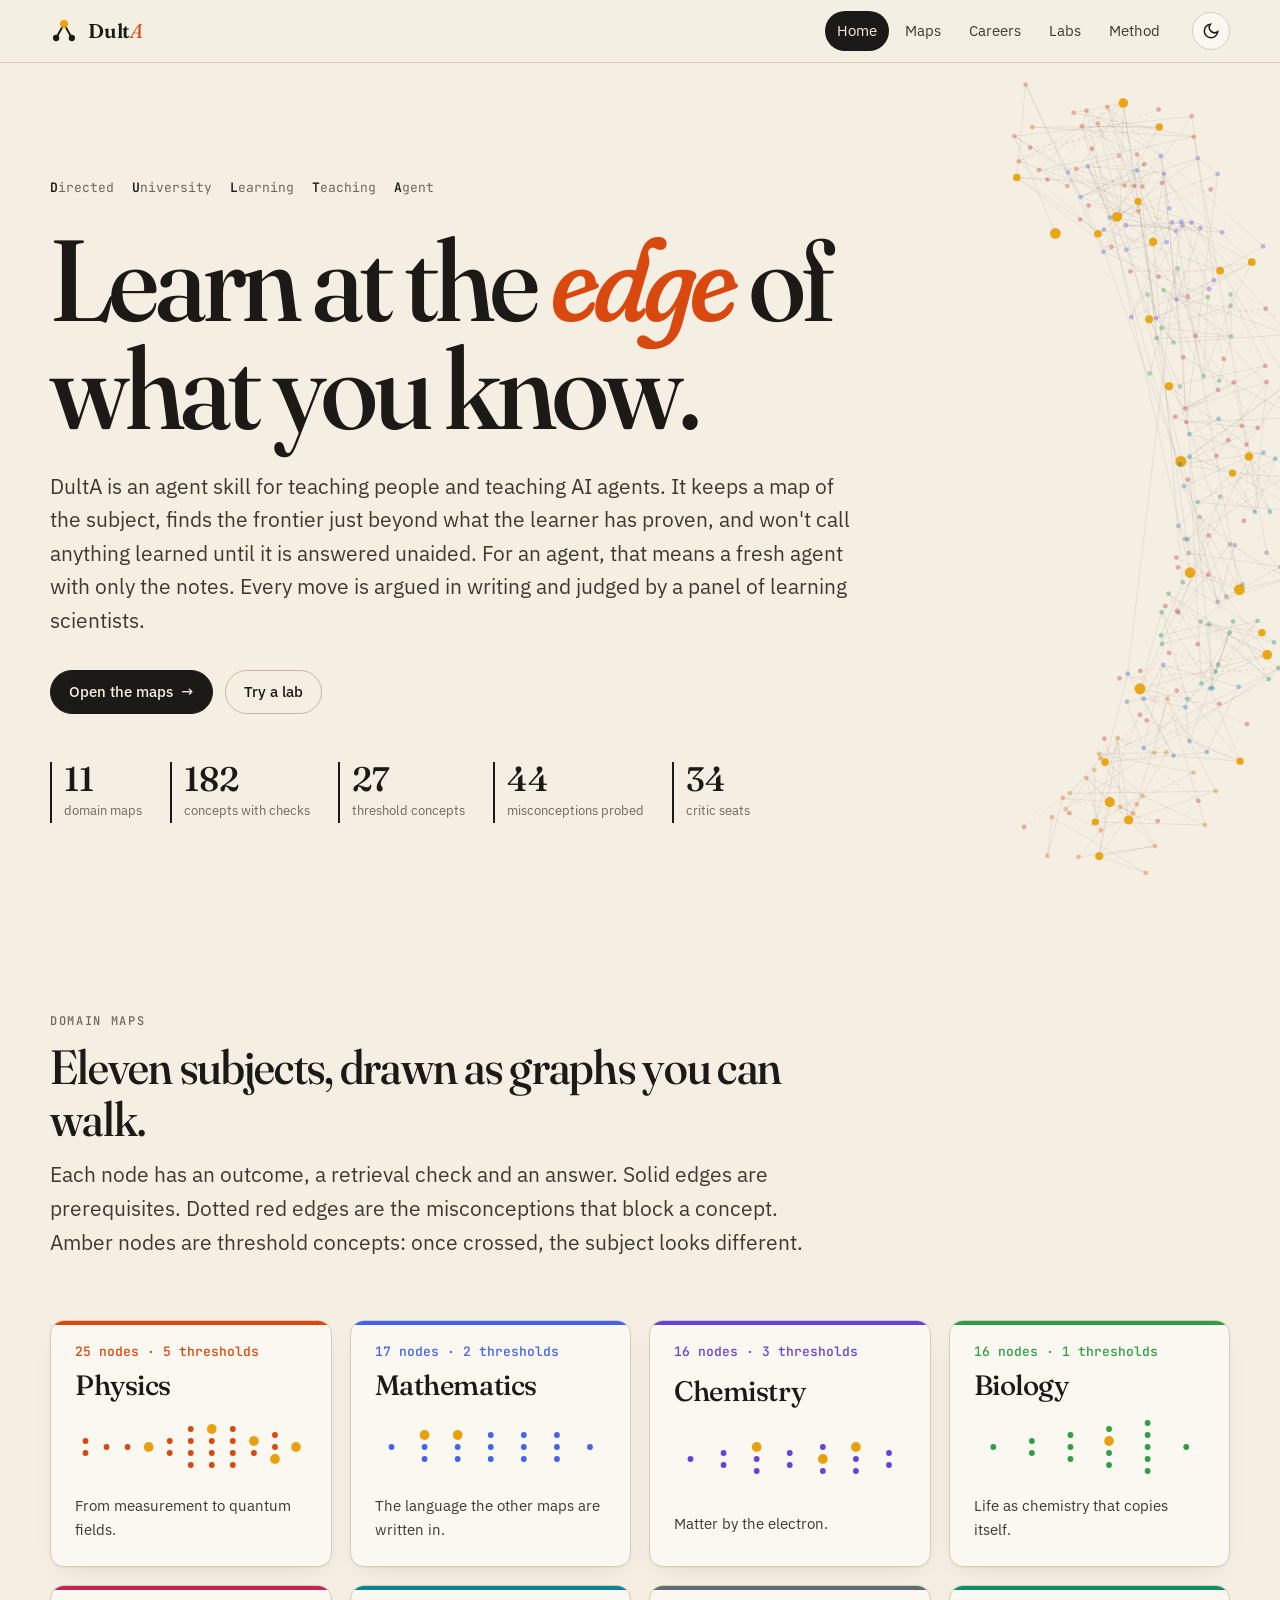
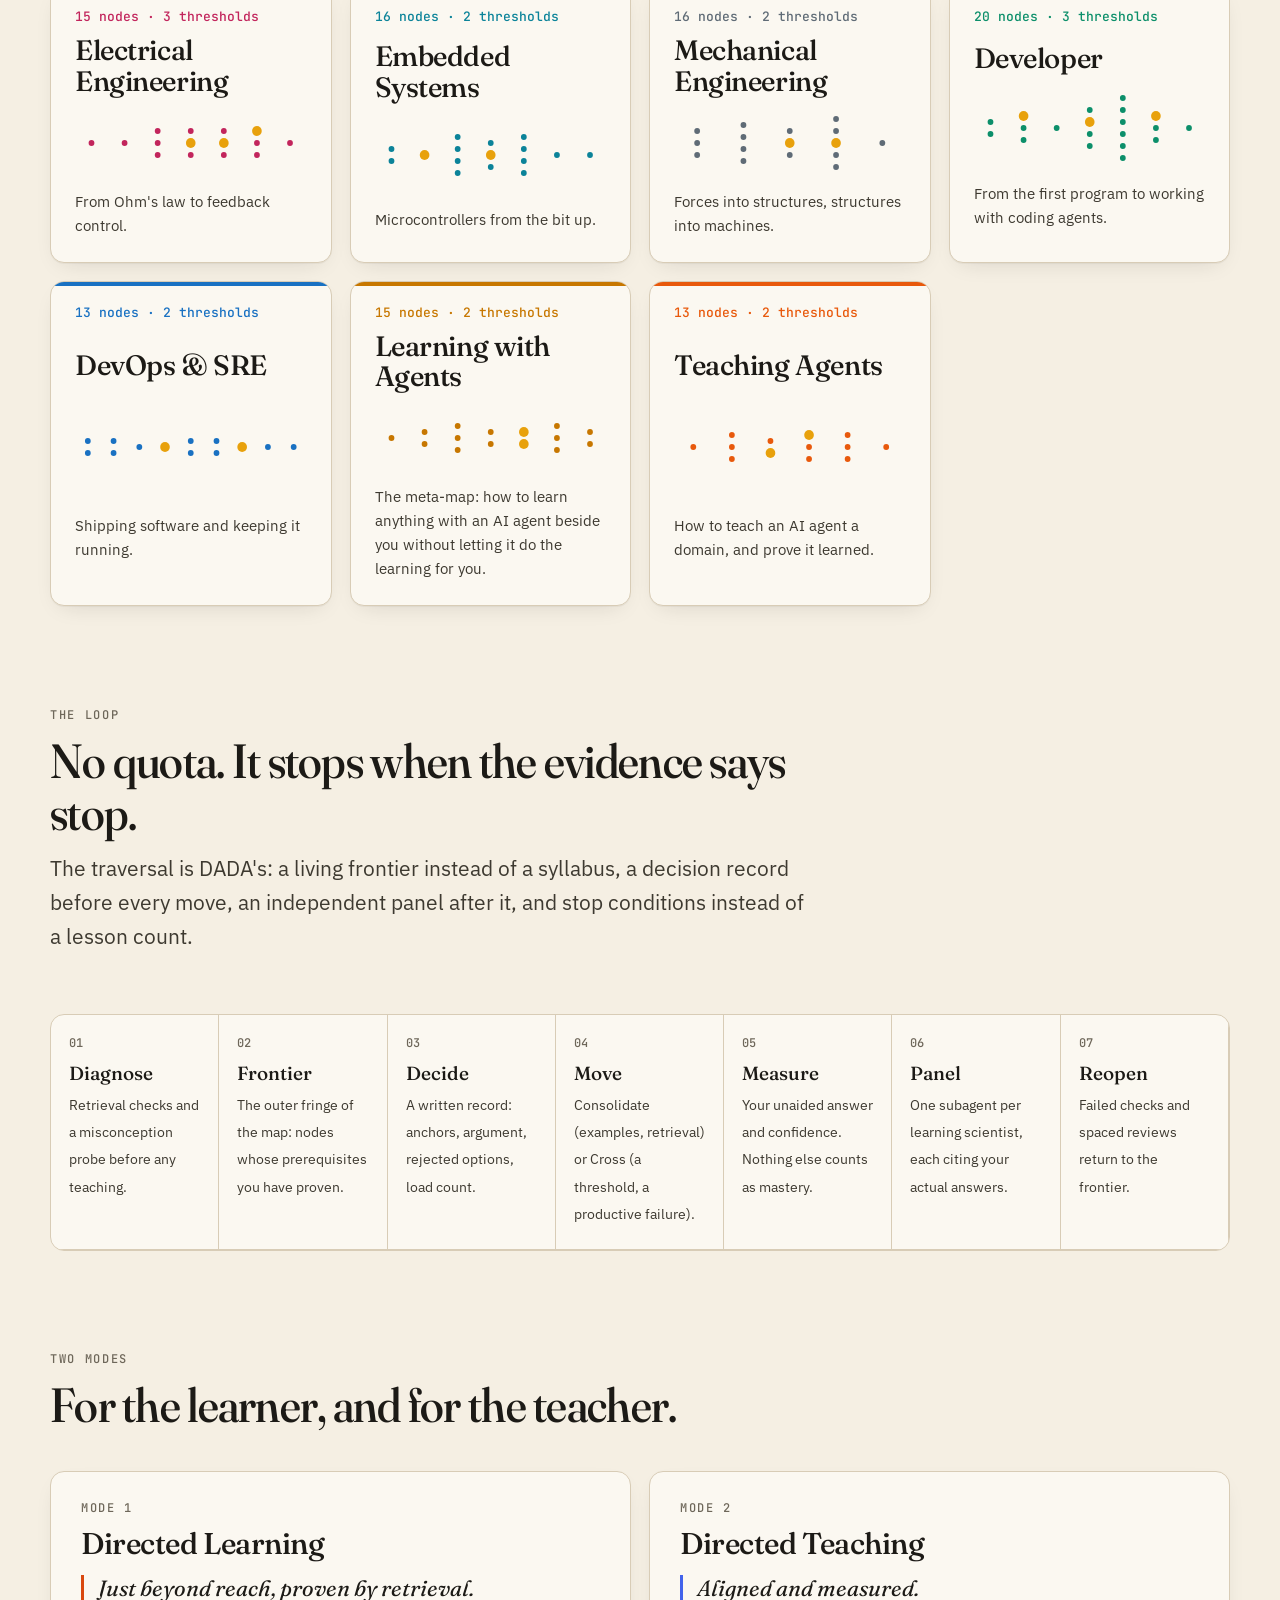
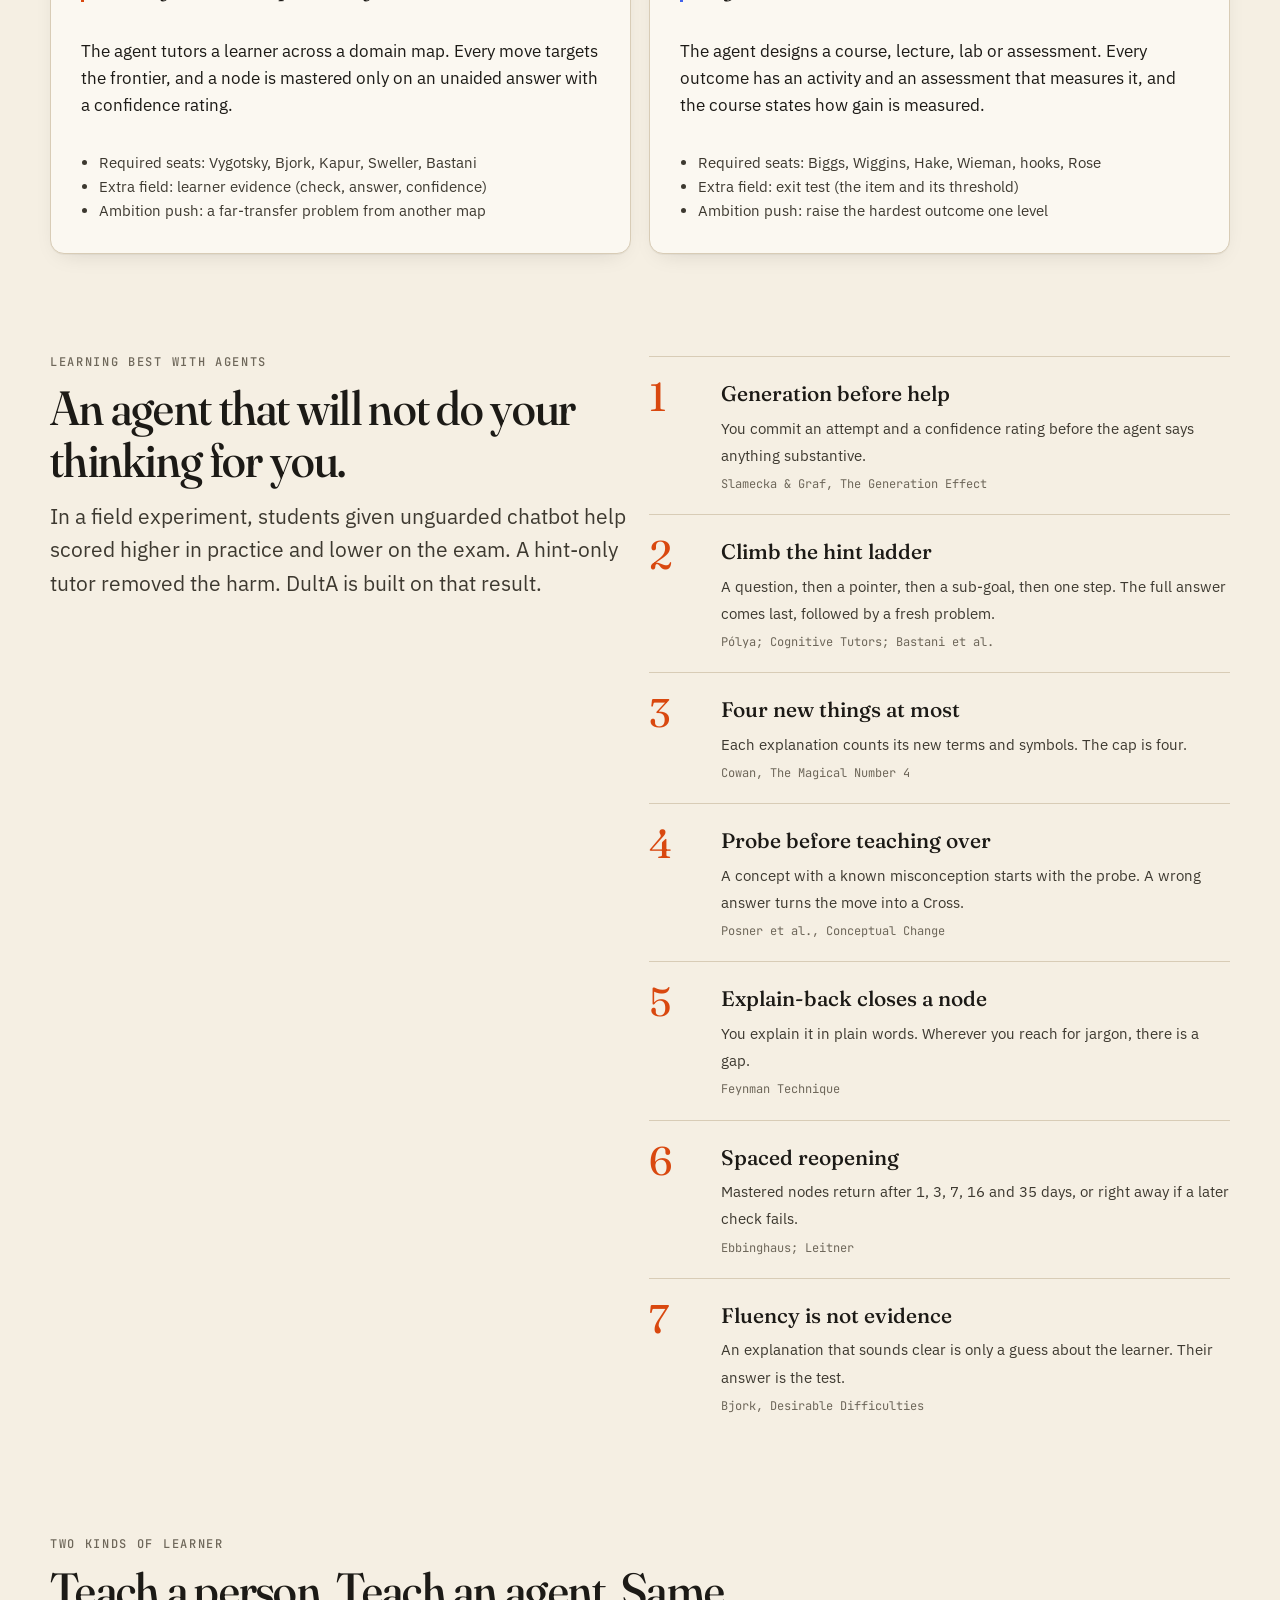
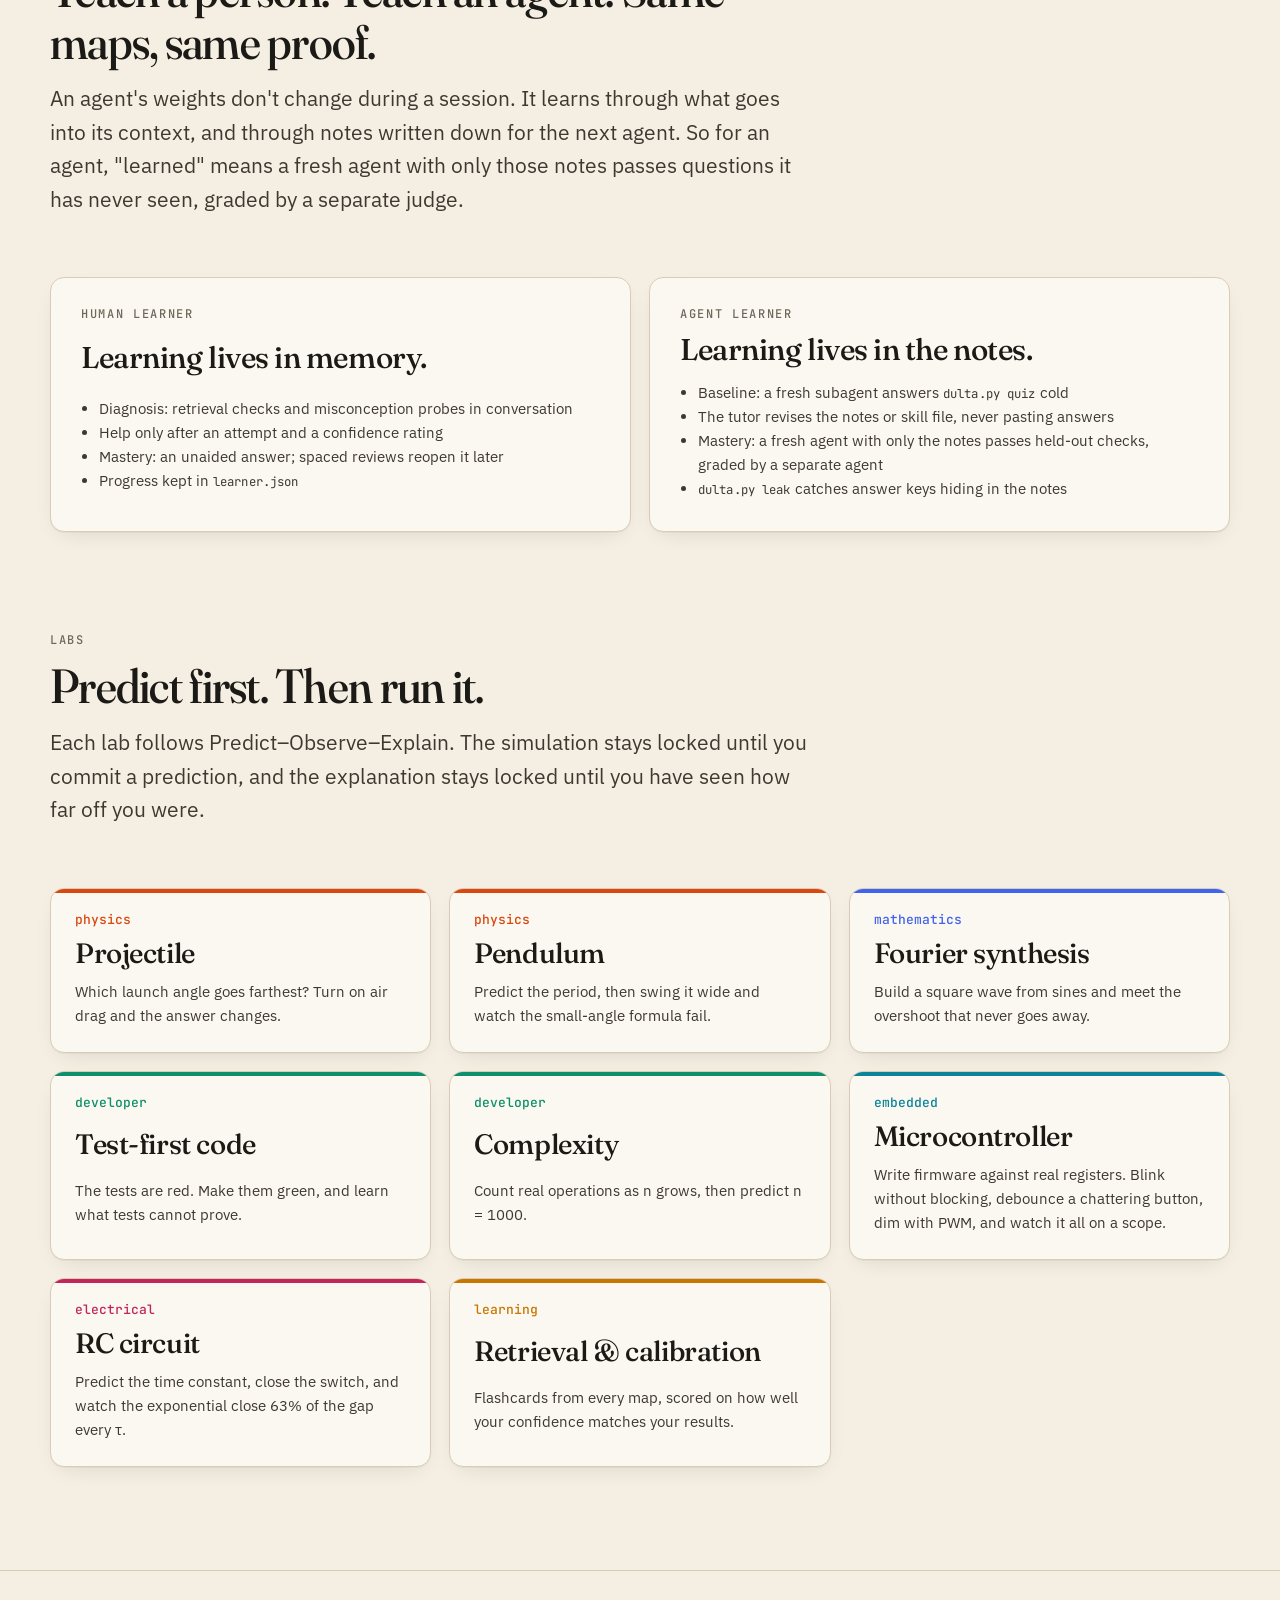
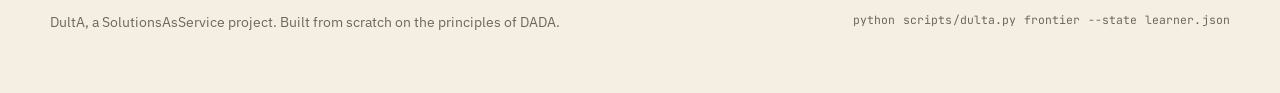
==== commit 6cc7713c: "Add DevOps map, career tracks with a Careers page, map search, and catalogue audit - maps/devops.jso" ====
--- a/site/index.html
+++ b/site/index.html
@@ -22,6 +22,7 @@
     <nav class="nav" aria-label="Main">
       <a href="index.html" aria-current="page">Home</a>
       <a href="maps.html">Maps</a>
+      <a href="careers.html">Careers</a>
       <a href="labs.html">Labs</a>
       <a href="method.html">Method</a>
     </nav>
--- a/site/assets/style.css
+++ b/site/assets/style.css
@@ -18,6 +18,7 @@
   --chemistry: #6741d9;
   --biology: #2f9e44;
   --agents: #e8590c;
+  --devops: #1971c2;
   --threshold: #e8a10c;
   --misconception: #c92a2a;
   --mastered: #2b8a3e;
@@ -33,7 +34,7 @@
   :root:not([data-theme="light"]) {
     --paper: #0f1218; --paper-2: #151a22; --card: #171c25; --ink: #ede6d8; --ink-2: #cfc7b7; --muted: #9b9484;
     --line: #2a313d; --line-2: #3a4352; --physics: #ff8a4c; --mathematics: #8ea2ff; --developer: #3ddc97;
-    --learning: #ffc04d; --electrical: #f783ac; --embedded: #3bc9db; --mechanical: #adb5bd; --chemistry: #b197fc; --biology: #69db7c; --agents: #ffa94d; --threshold: #ffc94d; --misconception: #ff7b7b; --mastered: #69db7c; --focus: #74c0fc;
+    --learning: #ffc04d; --electrical: #f783ac; --embedded: #3bc9db; --mechanical: #adb5bd; --chemistry: #b197fc; --biology: #69db7c; --agents: #ffa94d; --devops: #74c0fc; --threshold: #ffc94d; --misconception: #ff7b7b; --mastered: #69db7c; --focus: #74c0fc;
     --shadow: 0 1px 0 rgba(0, 0, 0, .3), 0 10px 30px -12px rgba(0, 0, 0, .6);
     color-scheme: dark;
   }
@@ -41,7 +42,7 @@
 :root[data-theme="dark"] {
   --paper: #0f1218; --paper-2: #151a22; --card: #171c25; --ink: #ede6d8; --ink-2: #cfc7b7; --muted: #9b9484;
   --line: #2a313d; --line-2: #3a4352; --physics: #ff8a4c; --mathematics: #8ea2ff; --developer: #3ddc97;
-  --learning: #ffc04d; --electrical: #f783ac; --embedded: #3bc9db; --mechanical: #adb5bd; --chemistry: #b197fc; --biology: #69db7c; --agents: #ffa94d; --threshold: #ffc94d; --misconception: #ff7b7b; --mastered: #69db7c; --focus: #74c0fc;
+  --learning: #ffc04d; --electrical: #f783ac; --embedded: #3bc9db; --mechanical: #adb5bd; --chemistry: #b197fc; --biology: #69db7c; --agents: #ffa94d; --devops: #74c0fc; --threshold: #ffc94d; --misconception: #ff7b7b; --mastered: #69db7c; --focus: #74c0fc;
   --shadow: 0 1px 0 rgba(0, 0, 0, .3), 0 10px 30px -12px rgba(0, 0, 0, .6);
   color-scheme: dark;
 }
@@ -216,6 +217,16 @@
 .conf button { border: 1px solid var(--line-2); background: var(--card); color: var(--ink); border-radius: 8px; padding: 6px 10px; font: 500 13px/1 var(--mono); cursor: pointer; }
 .conf button[aria-pressed="true"] { background: var(--ink); color: var(--paper); }
 
+.sr-only { position: absolute; width: 1px; height: 1px; overflow: hidden; clip: rect(0 0 0 0); white-space: nowrap; }
+.search { position: relative; max-width: 560px; }
+.search input { padding: 12px 16px; border-radius: 999px; font-size: 16px; }
+.search ul { position: absolute; z-index: 30; left: 0; right: 0; top: calc(100% + 6px); margin: 0; padding: 6px; list-style: none; background: var(--card); border: 1px solid var(--line-2); border-radius: 14px; box-shadow: var(--shadow); max-height: 360px; overflow: auto; }
+.search li { padding: 10px 12px; border-radius: 10px; cursor: pointer; display: grid; gap: 2px; }
+.search li[aria-selected="true"], .search li:hover { background: var(--paper-2); }
+.search li b { font-weight: 500; }
+.search li span { font-size: 13px; color: var(--muted); }
+.search li i { font-style: normal; font: 500 11px/1 var(--mono); color: var(--accent-m, var(--muted)); text-transform: uppercase; letter-spacing: .06em; }
+
 /* Labs */
 .lab { padding: clamp(20px, 3vw, 34px); display: grid; gap: 22px; scroll-margin-top: 90px; }
 .lab-head { display: flex; flex-wrap: wrap; justify-content: space-between; gap: 12px; align-items: baseline; }
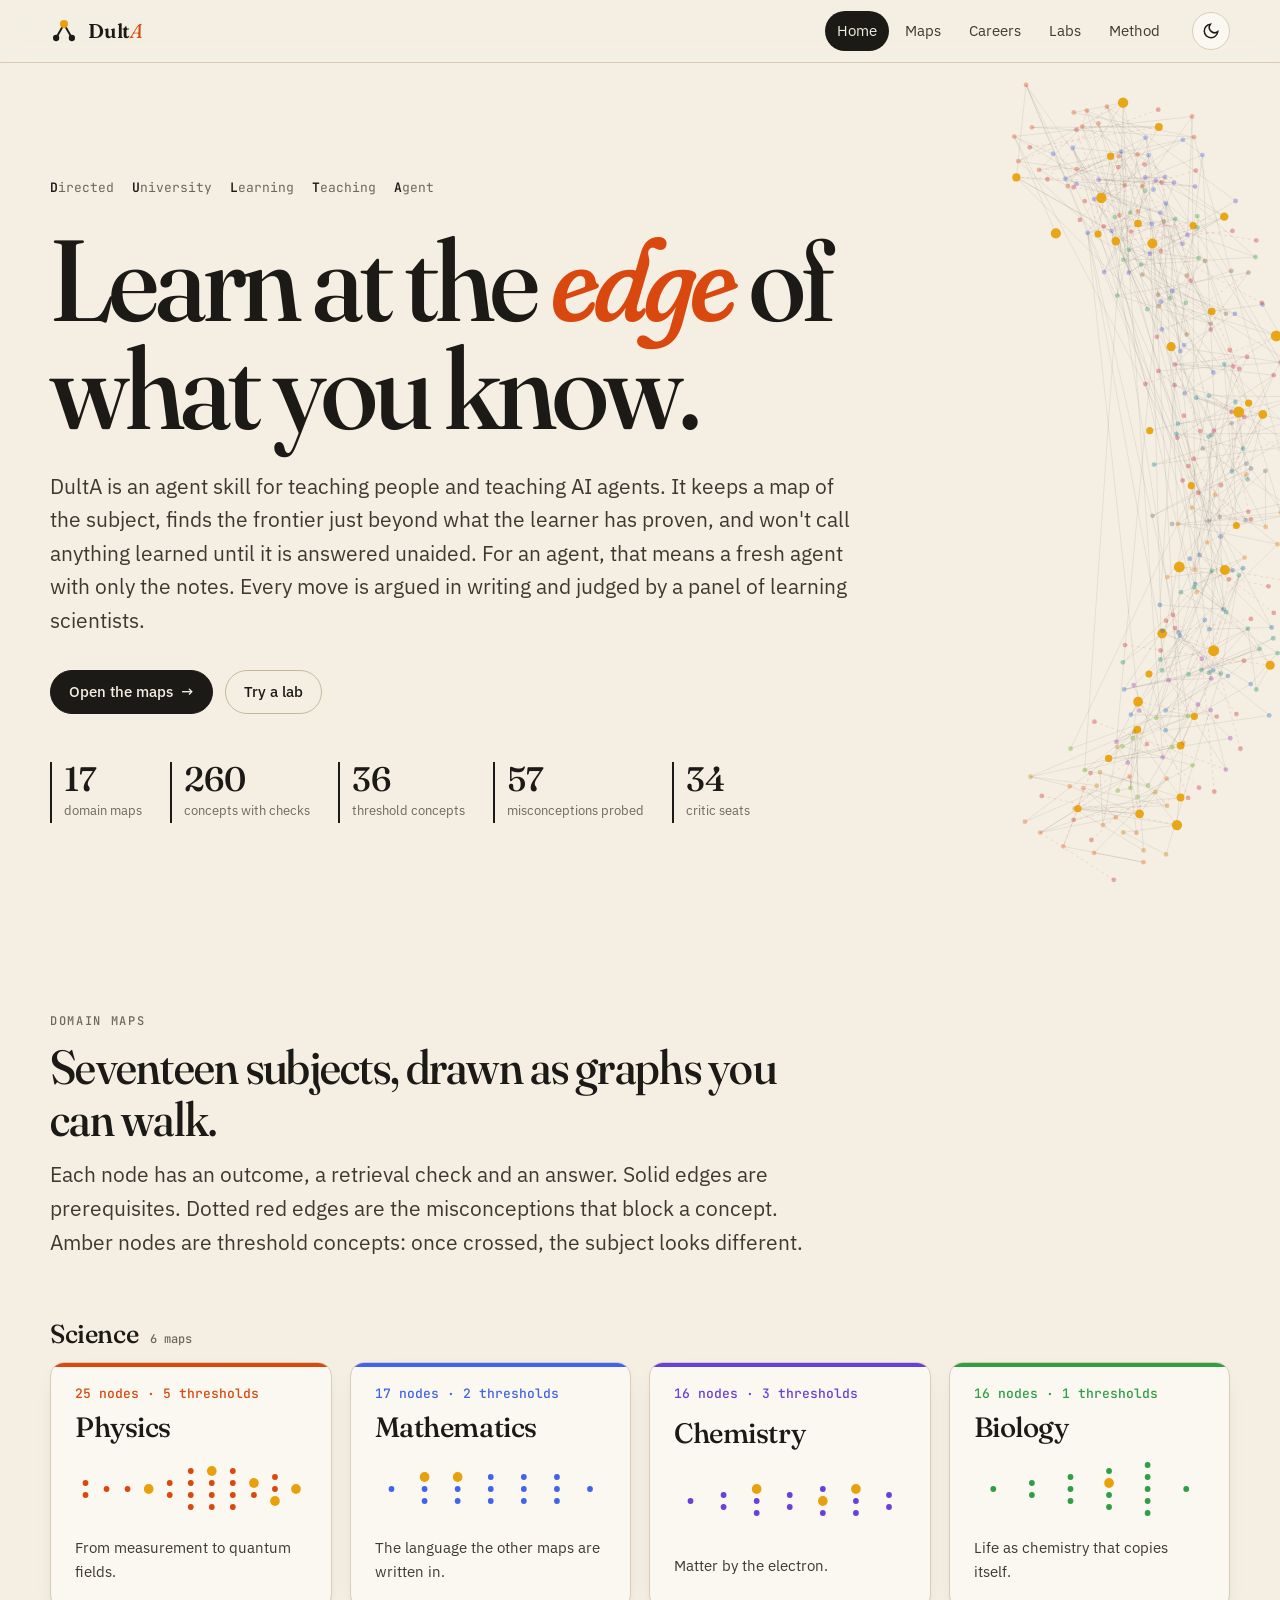
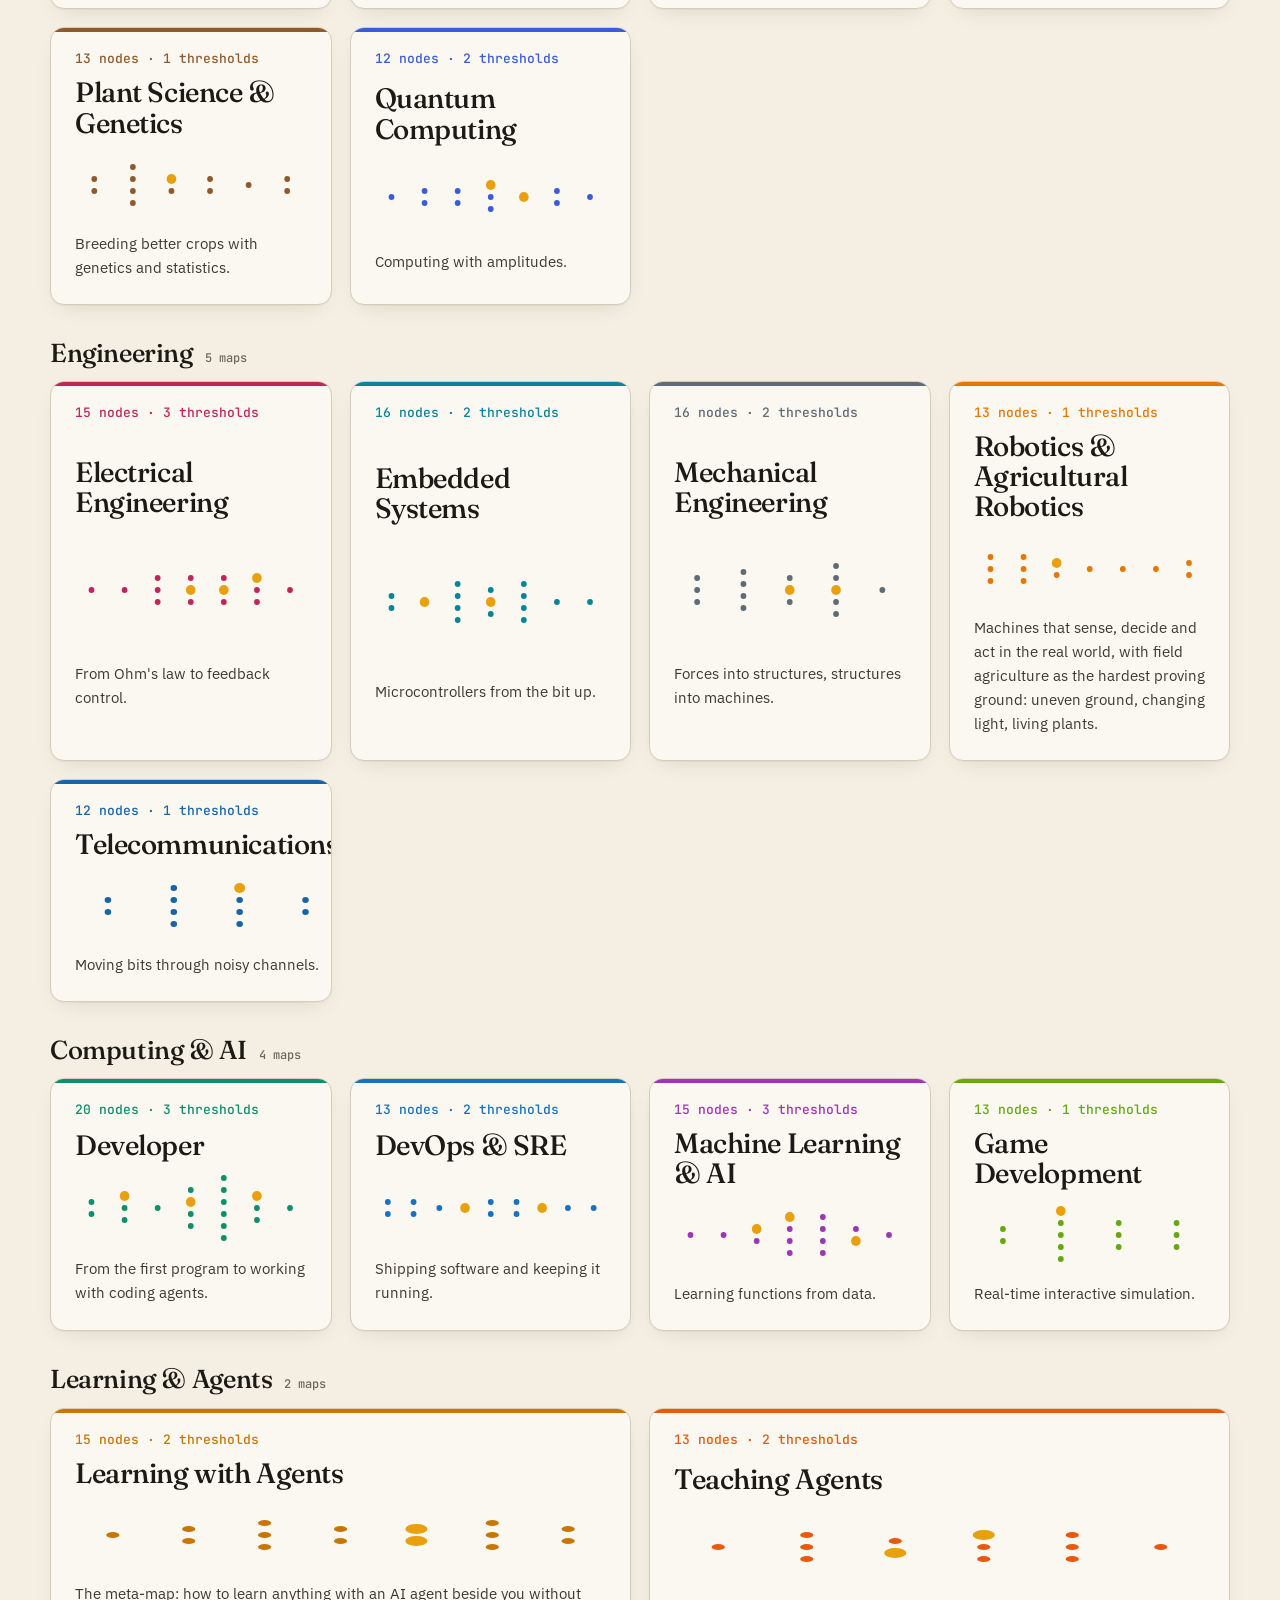
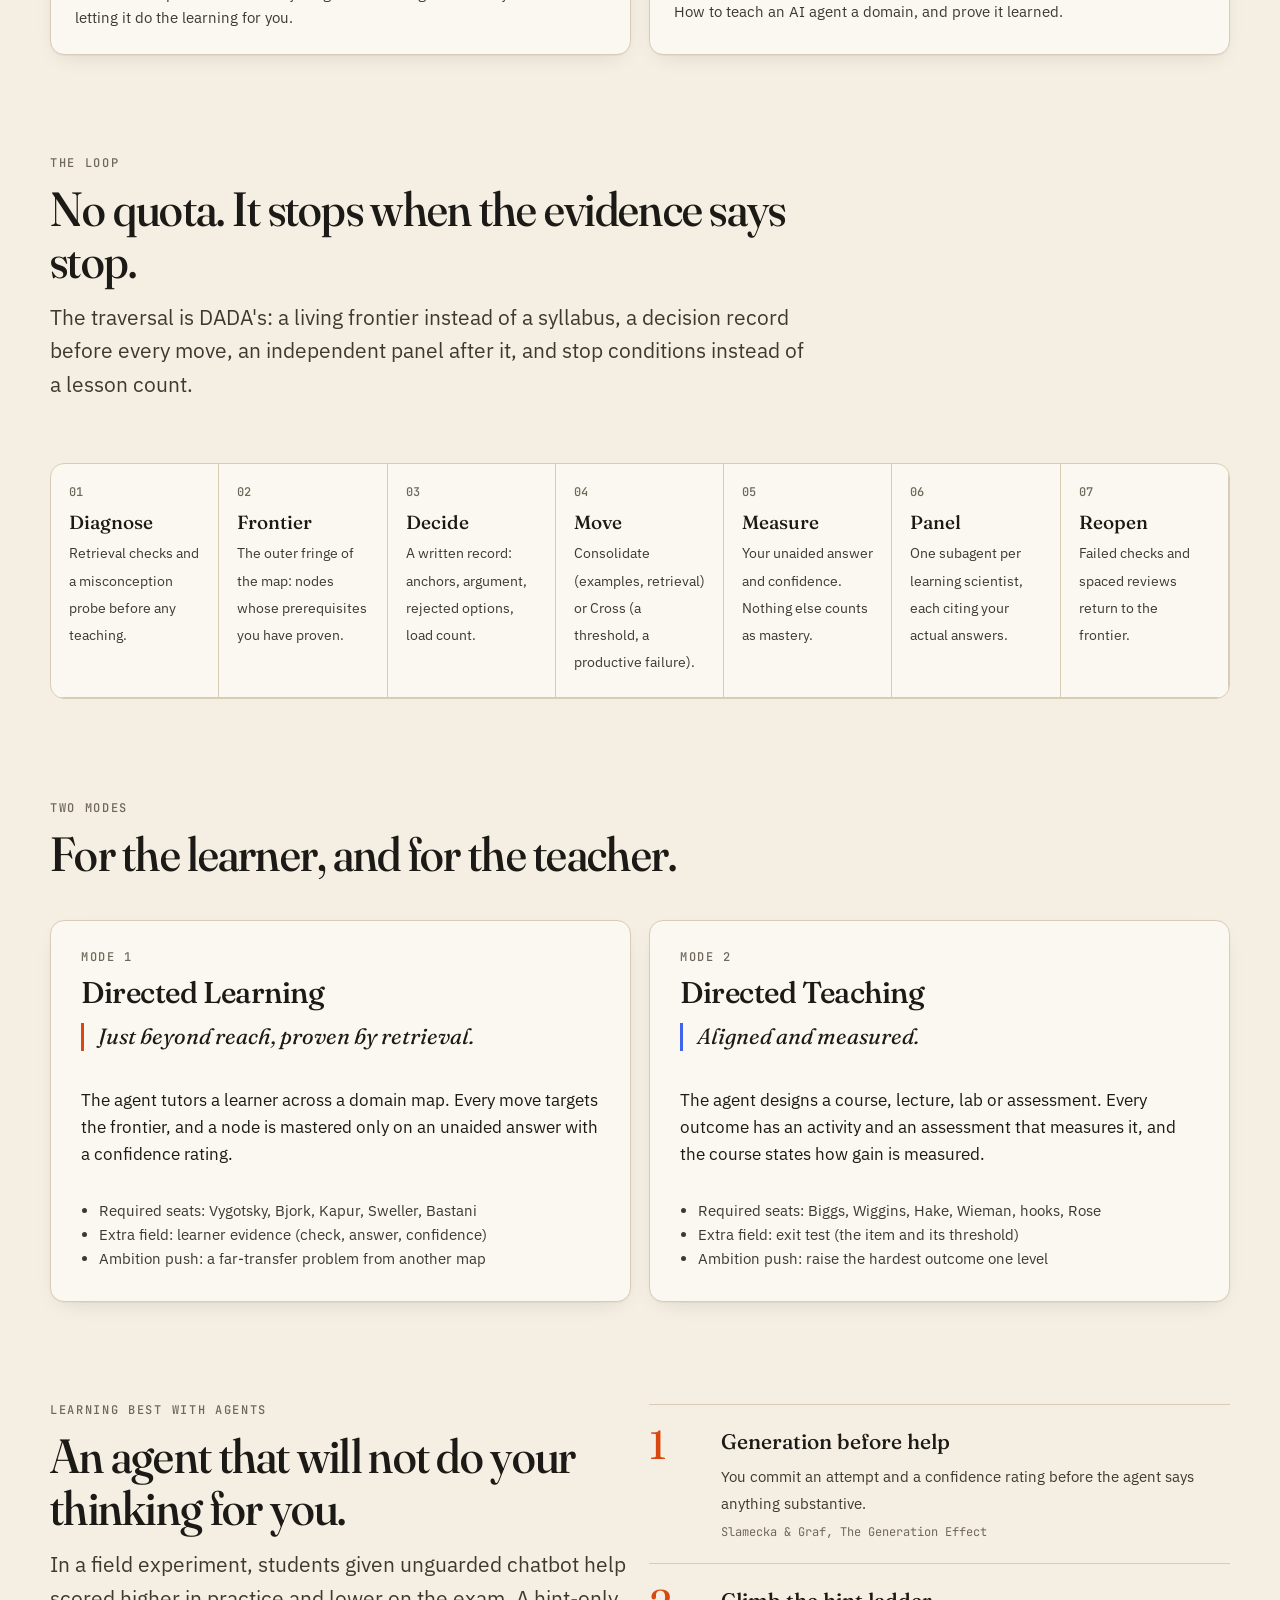
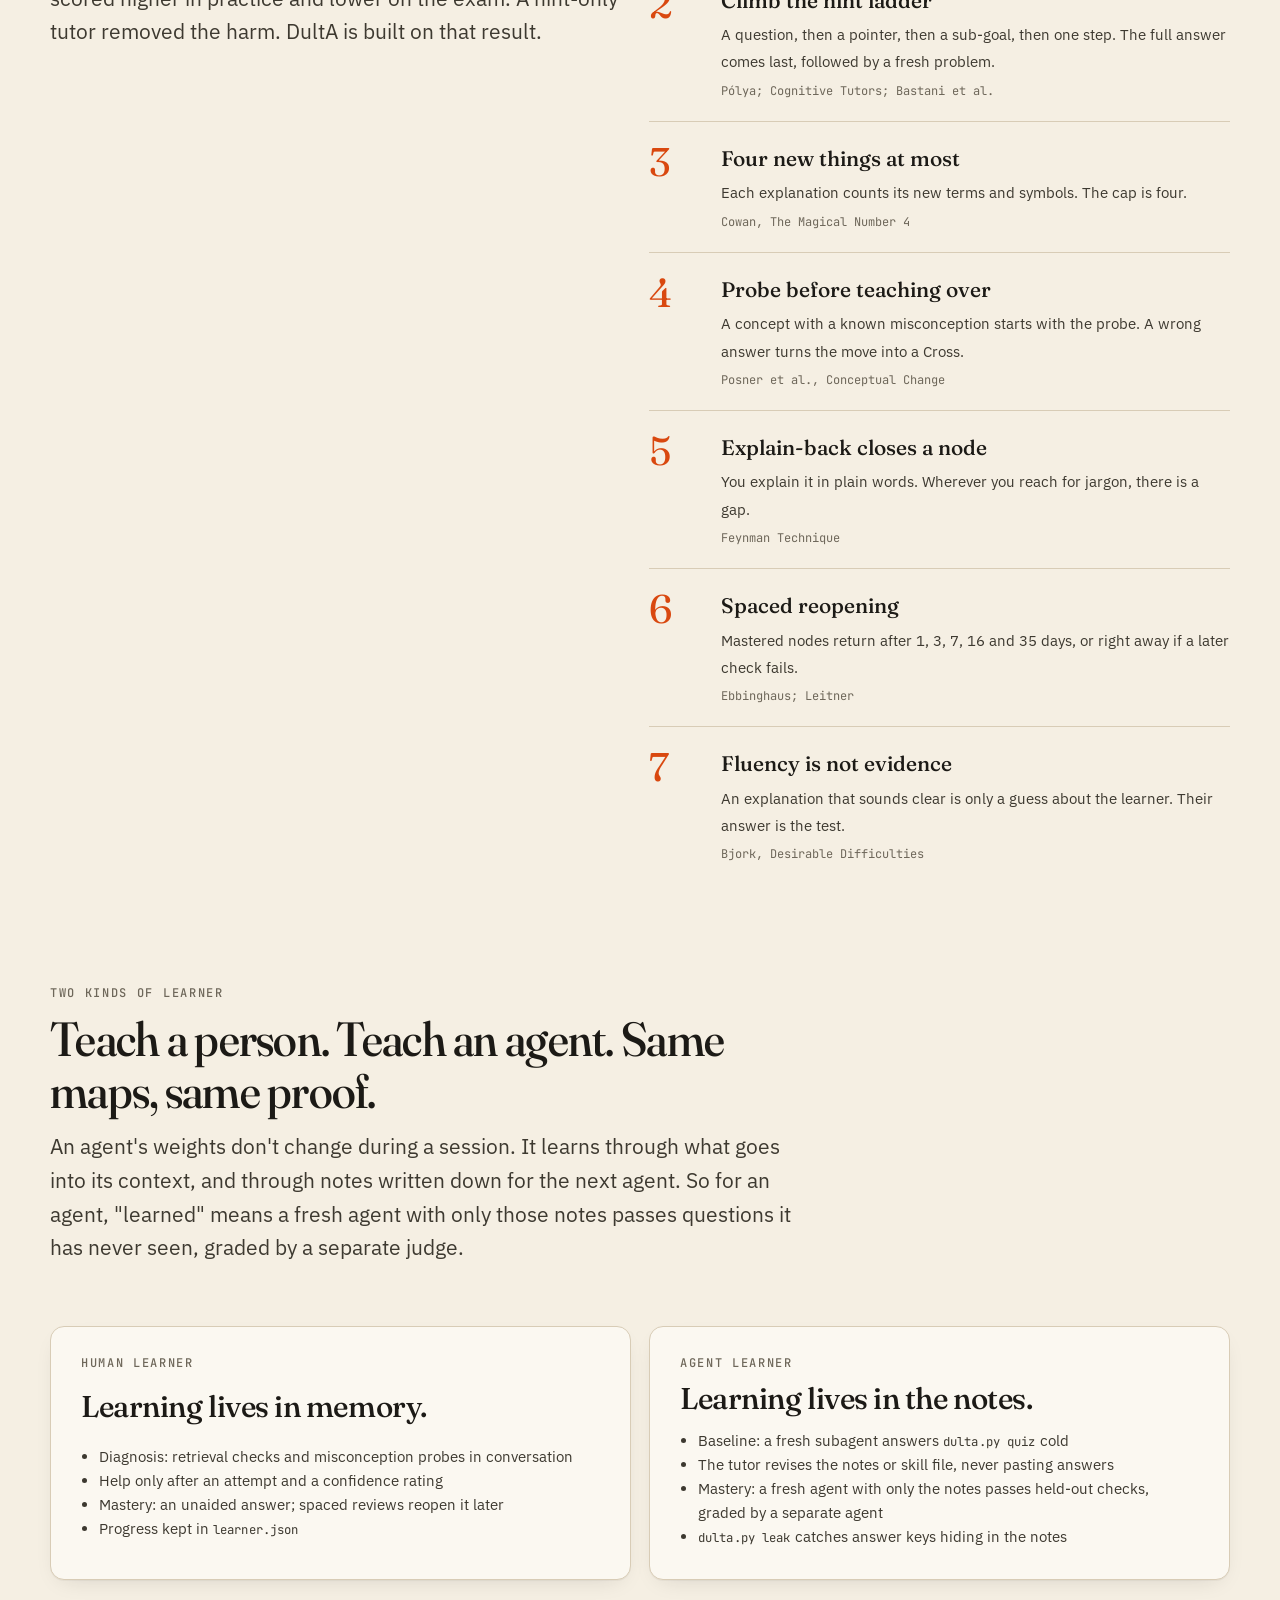
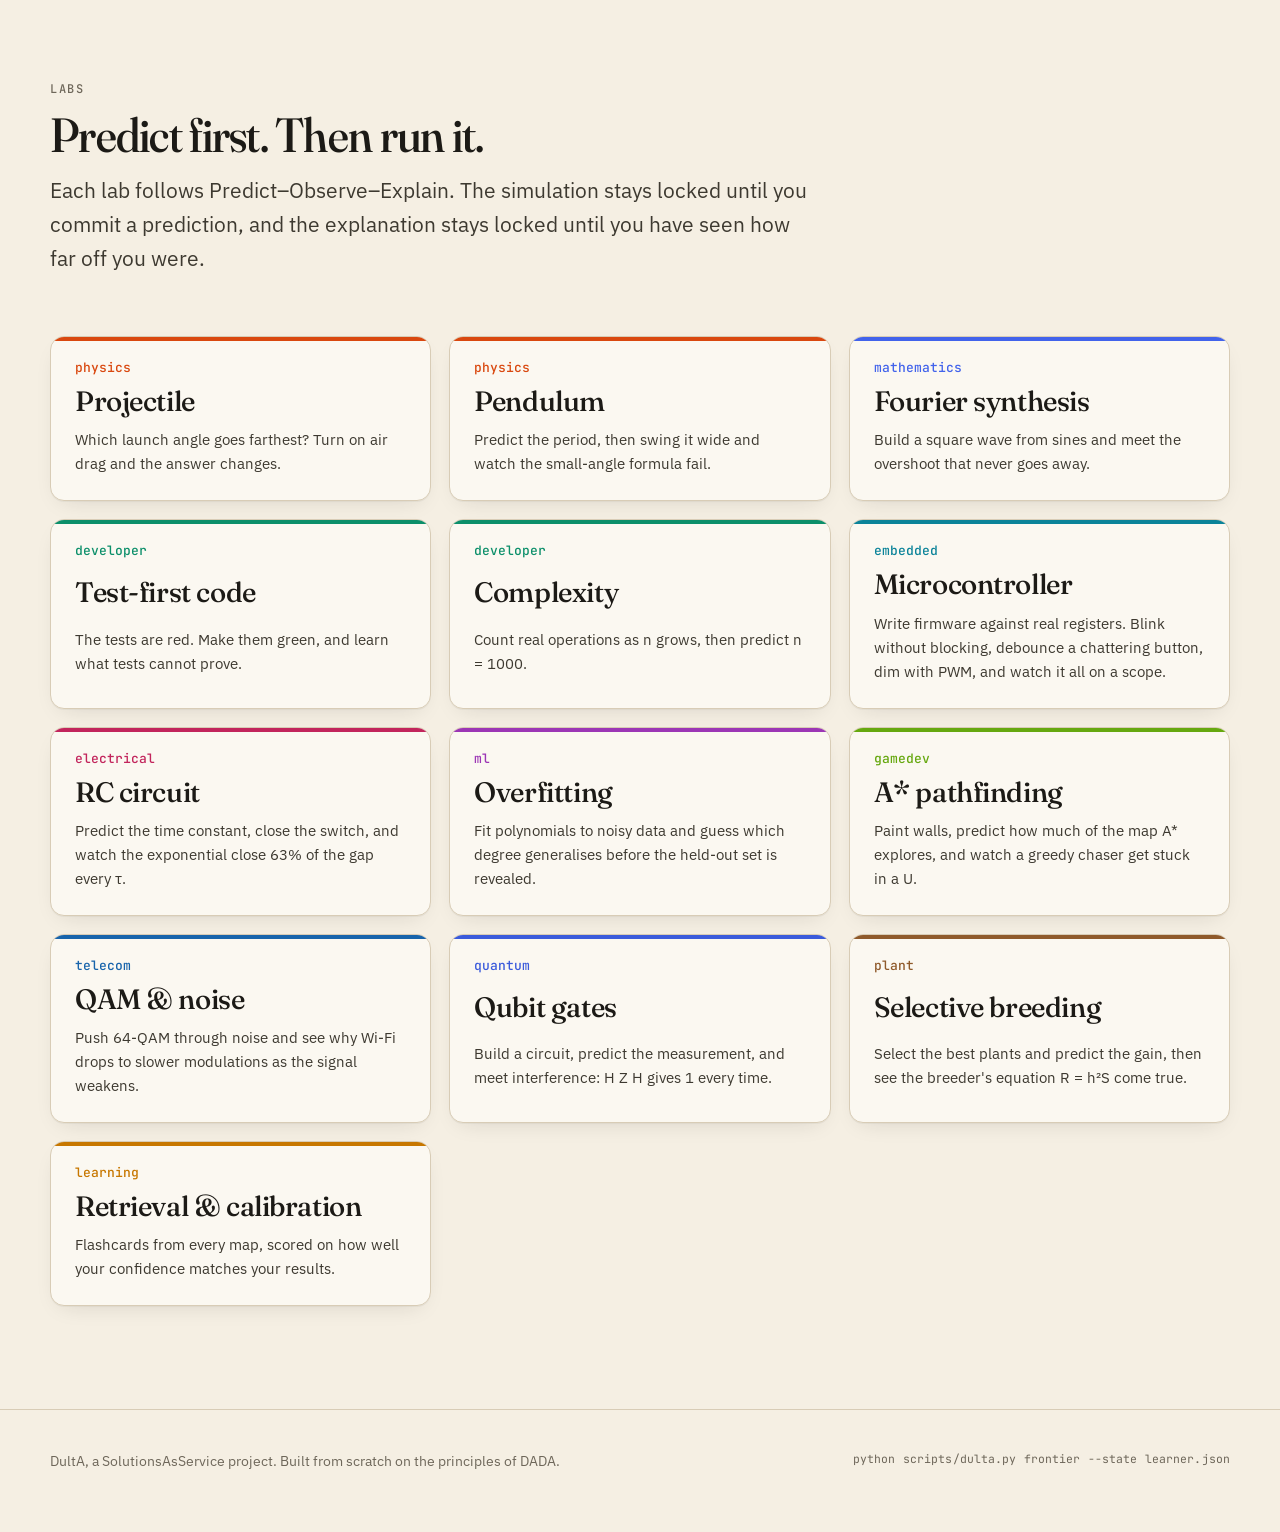
==== commit 93e5a9bf: "Add ML, game dev, plant science, robotics, telecoms and quantum maps, 8 careers, 5 labs; organise si" ====
--- a/site/index.html
+++ b/site/index.html
@@ -52,7 +52,7 @@
         <h2 id="mapsTitle"><span id="mapCount">Ten</span> subjects, drawn as graphs you can walk.</h2>
         <p class="lede">Each node has an outcome, a retrieval check and an answer. Solid edges are prerequisites. Dotted red edges are the misconceptions that block a concept. Amber nodes are threshold concepts: once crossed, the subject looks different.</p>
       </div>
-      <div class="grid four" id="mapCards"></div>
+      <div id="mapCards"></div>
     </div>
   </section>
 
@@ -194,12 +194,12 @@
     [D.nodes.filter((n) => n.kind === "misconception").length, "misconceptions probed"],
     [seats, "critic seats"],
   ];
-  const words = ["Zero", "One", "Two", "Three", "Four", "Five", "Six", "Seven", "Eight", "Nine", "Ten", "Eleven", "Twelve"];
+  const words = ["Zero", "One", "Two", "Three", "Four", "Five", "Six", "Seven", "Eight", "Nine", "Ten", "Eleven", "Twelve", "Thirteen", "Fourteen", "Fifteen", "Sixteen", "Seventeen", "Eighteen", "Nineteen", "Twenty"];
   document.getElementById("mapCount").textContent = words[D.maps.length] || D.maps.length;
   document.getElementById("heroMeta").innerHTML = figures.map(([v, l]) => `<div><b>${v}</b><span>${l}</span></div>`).join("");
 
   // Map cards with a sparkline of the map's depth profile.
-  document.getElementById("mapCards").innerHTML = D.maps.map((m) => {
+  const mapCard = (m) => {
     const ns = D.nodes.filter((n) => n.map === m.id && n.kind !== "misconception");
     const maxD = Math.max(...ns.map((n) => n.depth));
     const cols = Array.from({ length: maxD + 1 }, (_, d) => ns.filter((n) => n.depth === d));
@@ -216,6 +216,10 @@
       <h3>${m.title}</h3>
       <svg viewBox="0 0 ${w} ${h}" preserveAspectRatio="none" aria-hidden="true">${dots}</svg>
       <p>${m.summary.split(". ")[0]}.</p></a>`;
+  };
+  document.getElementById("mapCards").innerHTML = (D.fields || [null]).map((f) => {
+    const ms = D.maps.filter((m) => !f || m.field === f);
+    return ms.length ? `<div class="field-head"><h3>${f || "Maps"}</h3><span>${ms.length} maps</span></div><div class="grid four">${ms.map(mapCard).join("")}</div>` : "";
   }).join("");
 
   const labs = [
@@ -226,6 +230,11 @@
     ["complexity", "Complexity", "developer", "Count real operations as n grows, then predict n = 1000."],
     ["mcu", "Microcontroller", "embedded", "Write firmware against real registers. Blink without blocking, debounce a chattering button, dim with PWM, and watch it all on a scope."],
     ["rc", "RC circuit", "electrical", "Predict the time constant, close the switch, and watch the exponential close 63% of the gap every τ."],
+    ["polyfit", "Overfitting", "ml", "Fit polynomials to noisy data and guess which degree generalises before the held-out set is revealed."],
+    ["astar", "A* pathfinding", "gamedev", "Paint walls, predict how much of the map A* explores, and watch a greedy chaser get stuck in a U."],
+    ["qam", "QAM & noise", "telecom", "Push 64-QAM through noise and see why Wi-Fi drops to slower modulations as the signal weakens."],
+    ["qubit", "Qubit gates", "quantum", "Build a circuit, predict the measurement, and meet interference: H Z H gives 1 every time."],
+    ["breeding", "Selective breeding", "plant", "Select the best plants and predict the gain, then see the breeder's equation R = h²S come true."],
     ["retrieval", "Retrieval & calibration", "learning", "Flashcards from every map, scored on how well your confidence matches your results."],
   ];
   document.getElementById("labCards").innerHTML = labs.map(([id, t, m, d]) =>
--- a/site/assets/style.css
+++ b/site/assets/style.css
@@ -19,6 +19,12 @@
   --biology: #2f9e44;
   --agents: #e8590c;
   --devops: #1971c2;
+  --ml: #9c36b5;
+  --gamedev: #66a80f;
+  --plant: #8f5a2b;
+  --telecom: #1864ab;
+  --quantum: #3b5bdb;
+  --robotics: #e67700;
   --threshold: #e8a10c;
   --misconception: #c92a2a;
   --mastered: #2b8a3e;
@@ -34,7 +40,7 @@
   :root:not([data-theme="light"]) {
     --paper: #0f1218; --paper-2: #151a22; --card: #171c25; --ink: #ede6d8; --ink-2: #cfc7b7; --muted: #9b9484;
     --line: #2a313d; --line-2: #3a4352; --physics: #ff8a4c; --mathematics: #8ea2ff; --developer: #3ddc97;
-    --learning: #ffc04d; --electrical: #f783ac; --embedded: #3bc9db; --mechanical: #adb5bd; --chemistry: #b197fc; --biology: #69db7c; --agents: #ffa94d; --devops: #74c0fc; --threshold: #ffc94d; --misconception: #ff7b7b; --mastered: #69db7c; --focus: #74c0fc;
+    --learning: #ffc04d; --electrical: #f783ac; --embedded: #3bc9db; --mechanical: #adb5bd; --chemistry: #b197fc; --biology: #69db7c; --agents: #ffa94d; --devops: #74c0fc; --ml: #e599f7; --gamedev: #a9e34b; --plant: #e0a96d; --telecom: #a5d8ff; --quantum: #bac8ff; --robotics: #ffc078; --threshold: #ffc94d; --misconception: #ff7b7b; --mastered: #69db7c; --focus: #74c0fc;
     --shadow: 0 1px 0 rgba(0, 0, 0, .3), 0 10px 30px -12px rgba(0, 0, 0, .6);
     color-scheme: dark;
   }
@@ -42,12 +48,13 @@
 :root[data-theme="dark"] {
   --paper: #0f1218; --paper-2: #151a22; --card: #171c25; --ink: #ede6d8; --ink-2: #cfc7b7; --muted: #9b9484;
   --line: #2a313d; --line-2: #3a4352; --physics: #ff8a4c; --mathematics: #8ea2ff; --developer: #3ddc97;
-  --learning: #ffc04d; --electrical: #f783ac; --embedded: #3bc9db; --mechanical: #adb5bd; --chemistry: #b197fc; --biology: #69db7c; --agents: #ffa94d; --devops: #74c0fc; --threshold: #ffc94d; --misconception: #ff7b7b; --mastered: #69db7c; --focus: #74c0fc;
+  --learning: #ffc04d; --electrical: #f783ac; --embedded: #3bc9db; --mechanical: #adb5bd; --chemistry: #b197fc; --biology: #69db7c; --agents: #ffa94d; --devops: #74c0fc; --ml: #e599f7; --gamedev: #a9e34b; --plant: #e0a96d; --telecom: #a5d8ff; --quantum: #bac8ff; --robotics: #ffc078; --threshold: #ffc94d; --misconception: #ff7b7b; --mastered: #69db7c; --focus: #74c0fc;
   --shadow: 0 1px 0 rgba(0, 0, 0, .3), 0 10px 30px -12px rgba(0, 0, 0, .6);
   color-scheme: dark;
 }
 
 * { box-sizing: border-box; }
+[hidden] { display: none !important; }
 html { -webkit-text-size-adjust: 100%; scroll-behavior: smooth; }
 body {
   margin: 0; background: var(--paper); color: var(--ink); font: 400 17px/1.6 var(--sans);
@@ -217,6 +224,19 @@
 .conf button { border: 1px solid var(--line-2); background: var(--card); color: var(--ink); border-radius: 8px; padding: 6px 10px; font: 500 13px/1 var(--mono); cursor: pointer; }
 .conf button[aria-pressed="true"] { background: var(--ink); color: var(--paper); }
 
+.tabs:has(.tabgroup) { display: grid; grid-template-columns: repeat(auto-fit, minmax(min(100%, 250px), 1fr)); gap: 14px 22px; }
+.tabgroup { display: grid; gap: 8px; align-content: start; }
+.tabgroup > div { display: flex; flex-wrap: wrap; gap: 6px; }
+.tabgroup button { padding: 8px 12px; font-size: 14px; min-height: 36px; }
+.field-head { display: flex; align-items: baseline; gap: 12px; margin: 34px 0 14px; }
+.field-head h3 { font-size: 26px; }
+.field-head span { color: var(--muted); font: 500 12px/1 var(--mono); }
+.verdict-box { border-radius: 10px; padding: 10px 12px; margin-bottom: 10px; border: 1.5px solid; display: grid; gap: 2px; font-size: 14px; }
+.verdict-box b { font: 600 16px/1.2 var(--sans); }
+.verdict-box.ok { border-color: var(--mastered); background: color-mix(in srgb, var(--mastered) 12%, var(--card)); }
+.verdict-box.ok b { color: var(--mastered); }
+.verdict-box.no { border-color: var(--misconception); background: color-mix(in srgb, var(--misconception) 10%, var(--card)); }
+.verdict-box.no b { color: var(--misconception); }
 .sr-only { position: absolute; width: 1px; height: 1px; overflow: hidden; clip: rect(0 0 0 0); white-space: nowrap; }
 .search { position: relative; max-width: 560px; }
 .search input { padding: 12px 16px; border-radius: 999px; font-size: 16px; }
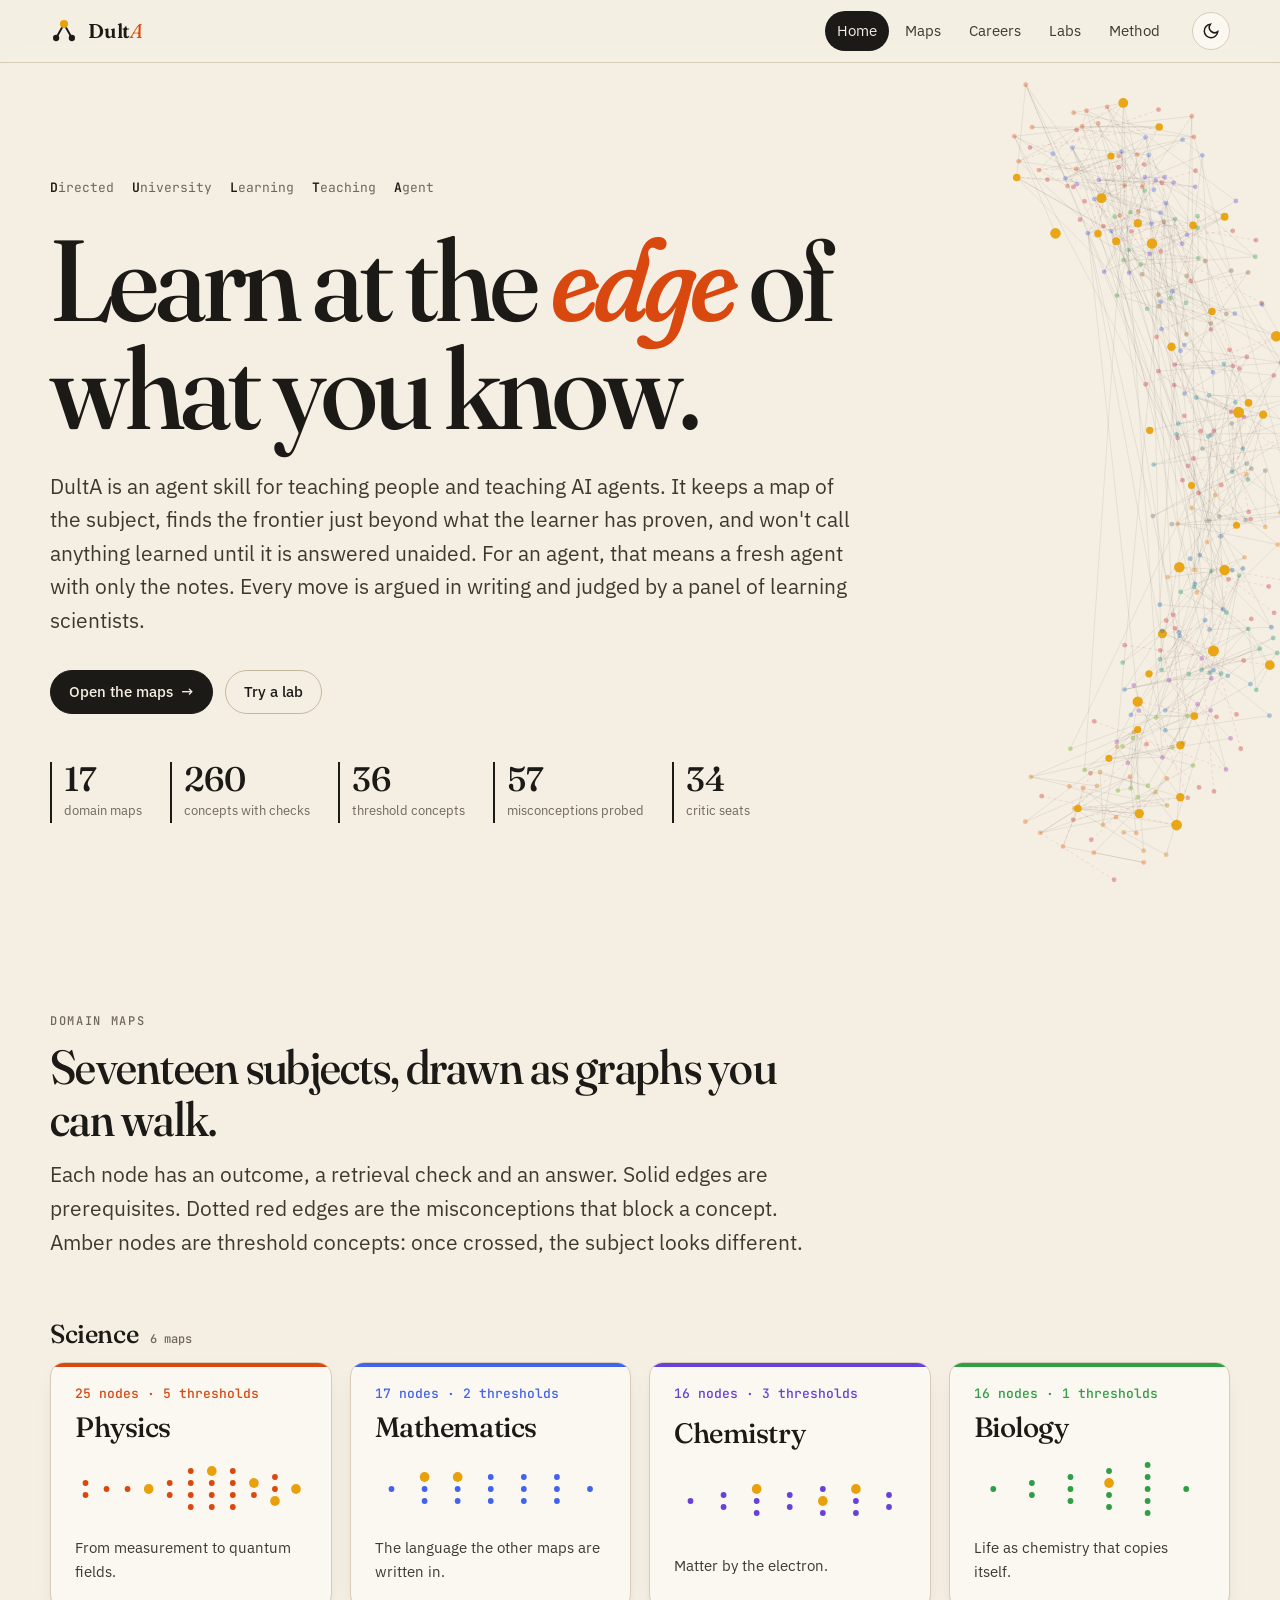
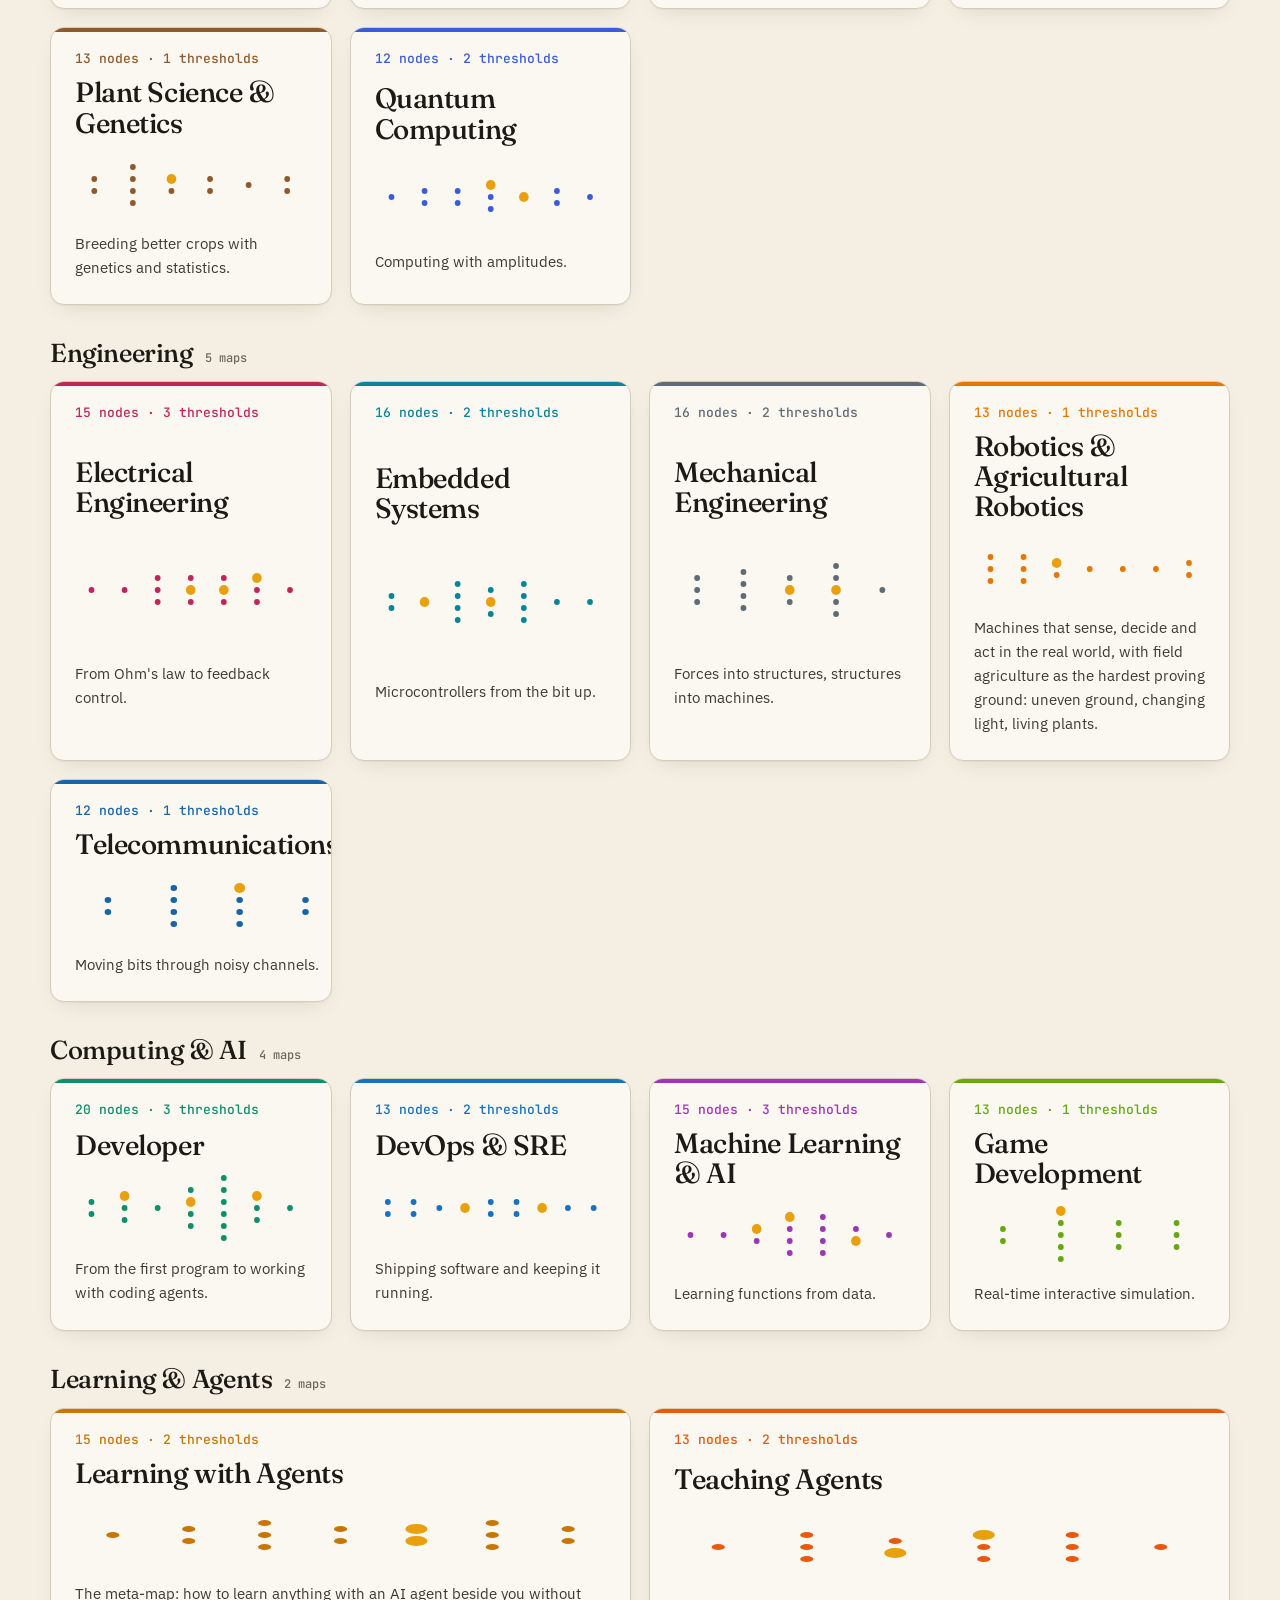
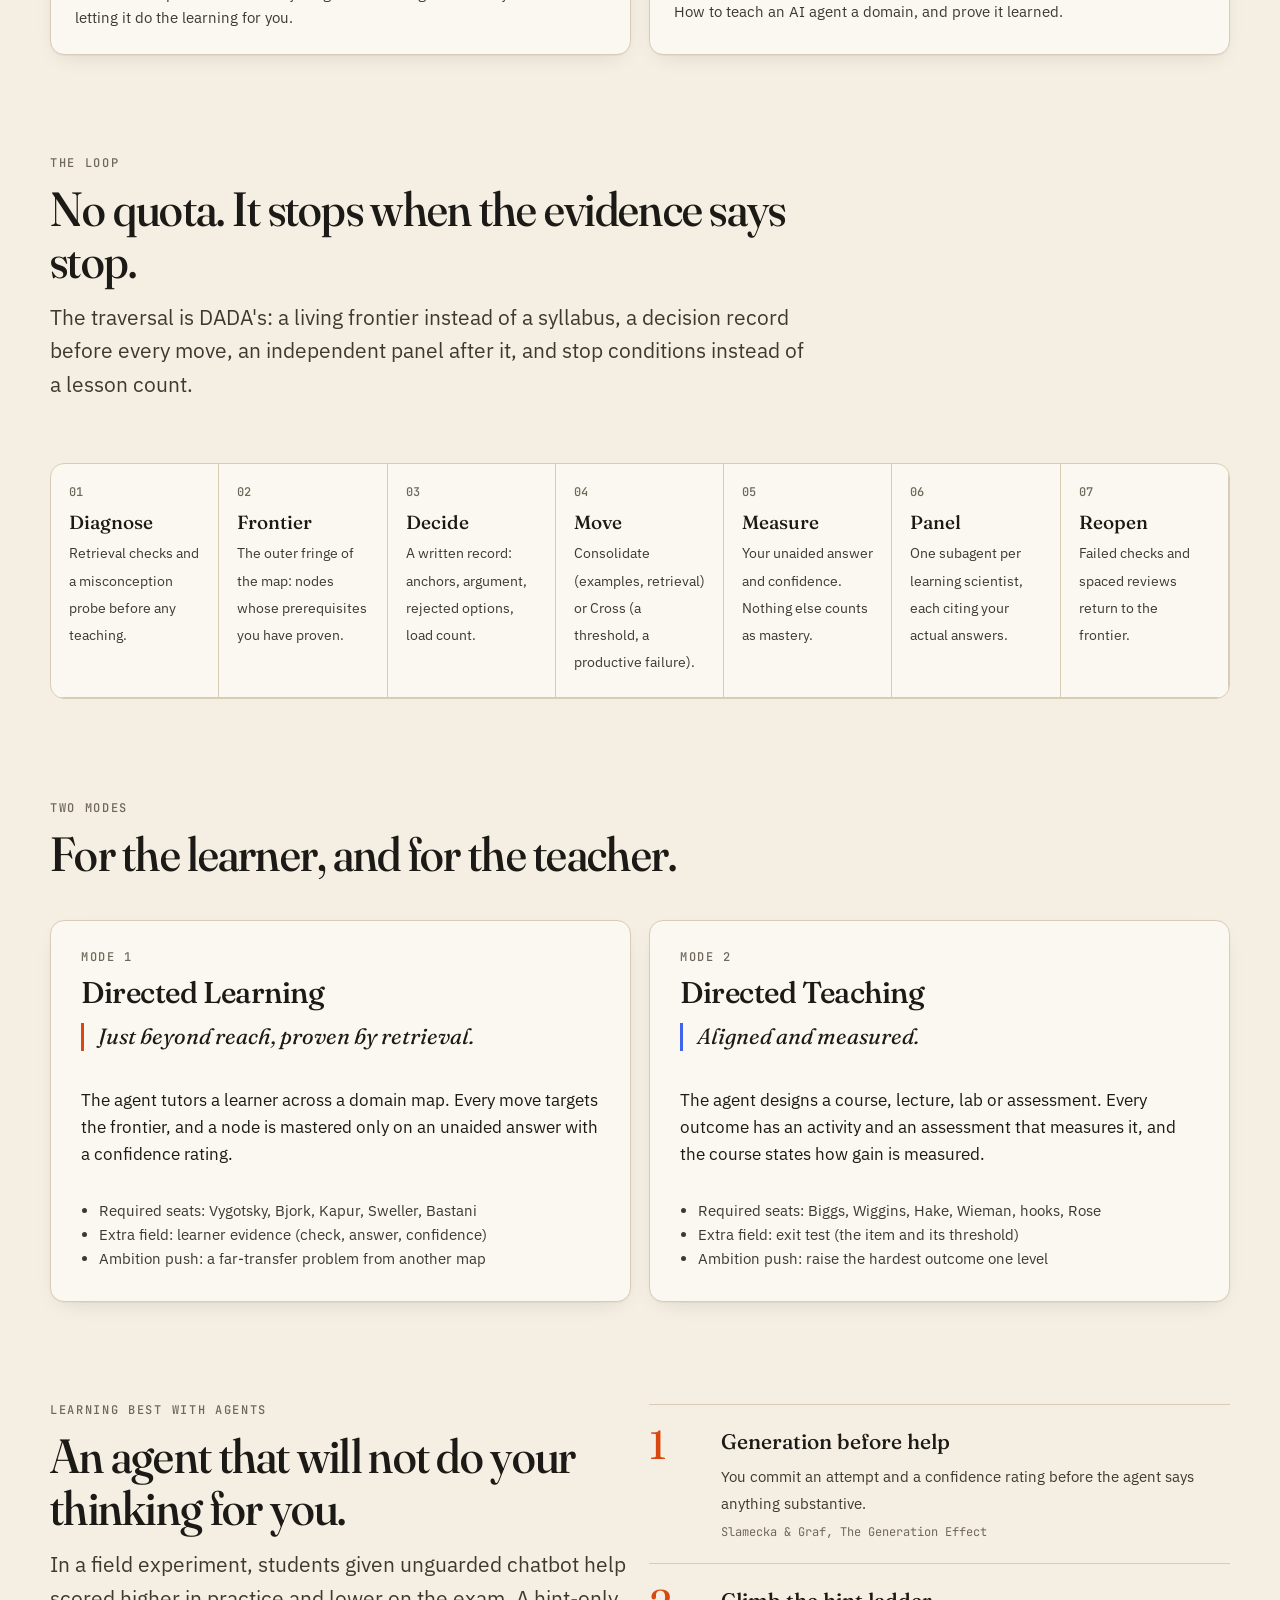
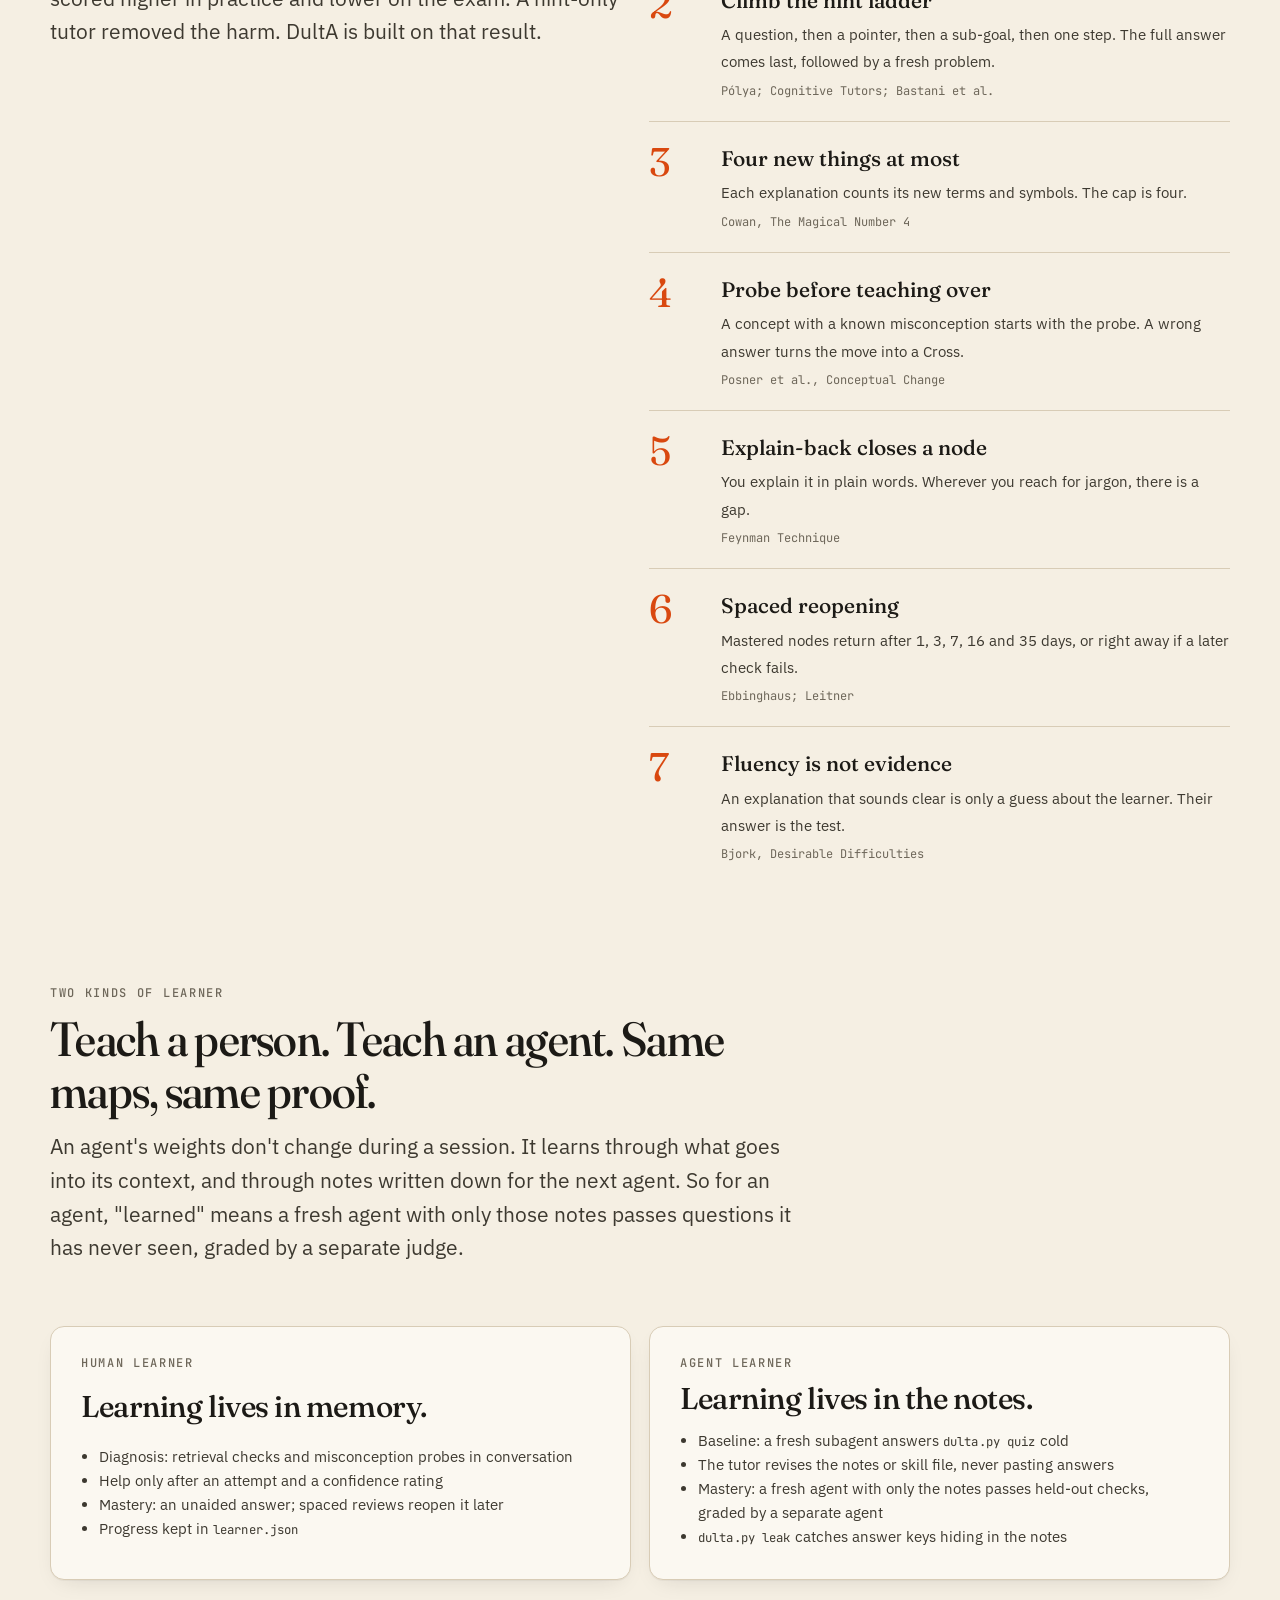
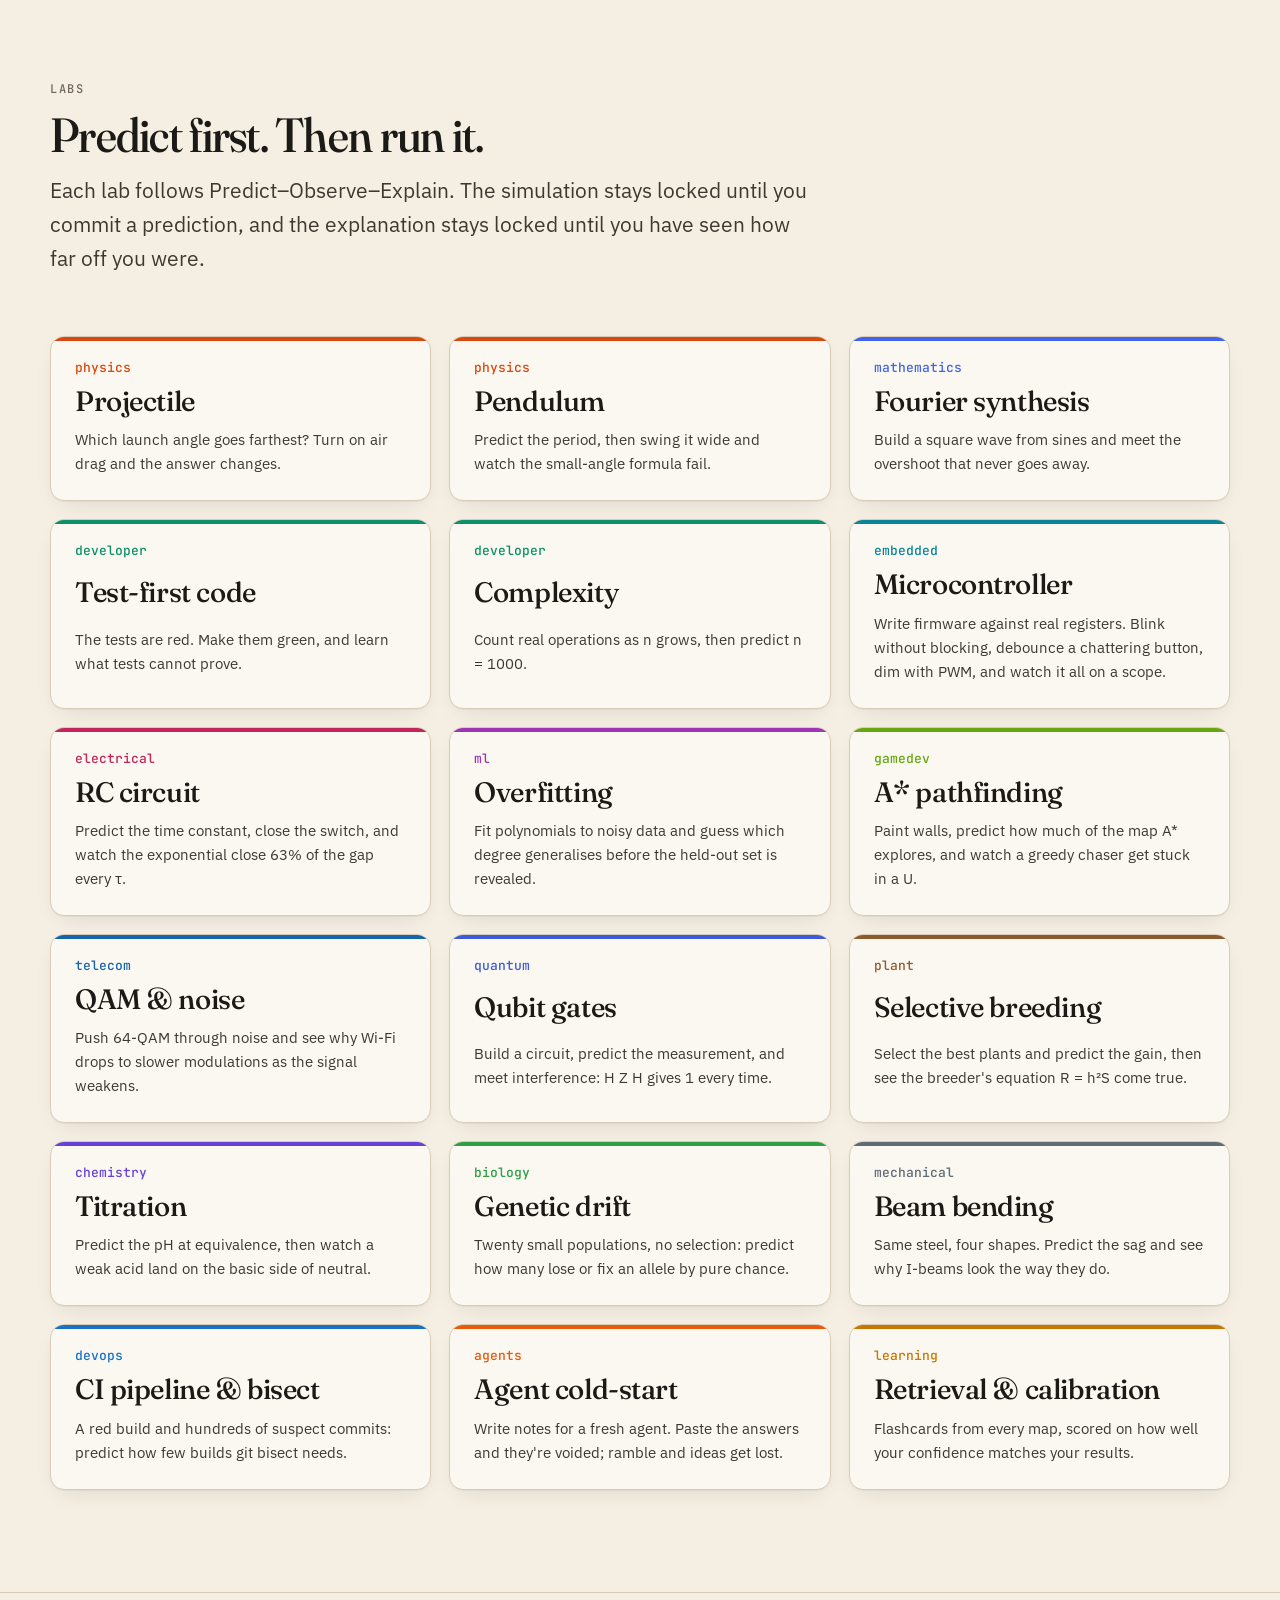
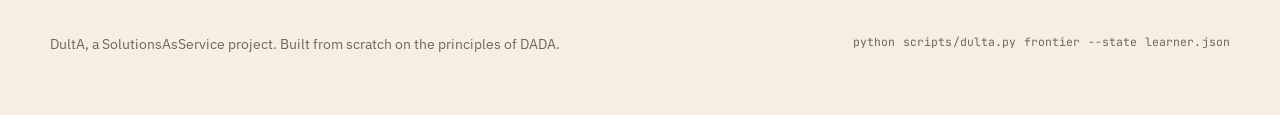
==== commit 771cca27: "Labs for every map and career: titration, genetic drift, beam bending, CI bisect, agent cold-start -" ====
--- a/site/index.html
+++ b/site/index.html
@@ -235,6 +235,11 @@
     ["qam", "QAM & noise", "telecom", "Push 64-QAM through noise and see why Wi-Fi drops to slower modulations as the signal weakens."],
     ["qubit", "Qubit gates", "quantum", "Build a circuit, predict the measurement, and meet interference: H Z H gives 1 every time."],
     ["breeding", "Selective breeding", "plant", "Select the best plants and predict the gain, then see the breeder's equation R = h²S come true."],
+    ["titration", "Titration", "chemistry", "Predict the pH at equivalence, then watch a weak acid land on the basic side of neutral."],
+    ["drift", "Genetic drift", "biology", "Twenty small populations, no selection: predict how many lose or fix an allele by pure chance."],
+    ["beam", "Beam bending", "mechanical", "Same steel, four shapes. Predict the sag and see why I-beams look the way they do."],
+    ["pipeline", "CI pipeline & bisect", "devops", "A red build and hundreds of suspect commits: predict how few builds git bisect needs."],
+    ["coldstart", "Agent cold-start", "agents", "Write notes for a fresh agent. Paste the answers and they're voided; ramble and ideas get lost."],
     ["retrieval", "Retrieval & calibration", "learning", "Flashcards from every map, scored on how well your confidence matches your results."],
   ];
   document.getElementById("labCards").innerHTML = labs.map(([id, t, m, d]) =>
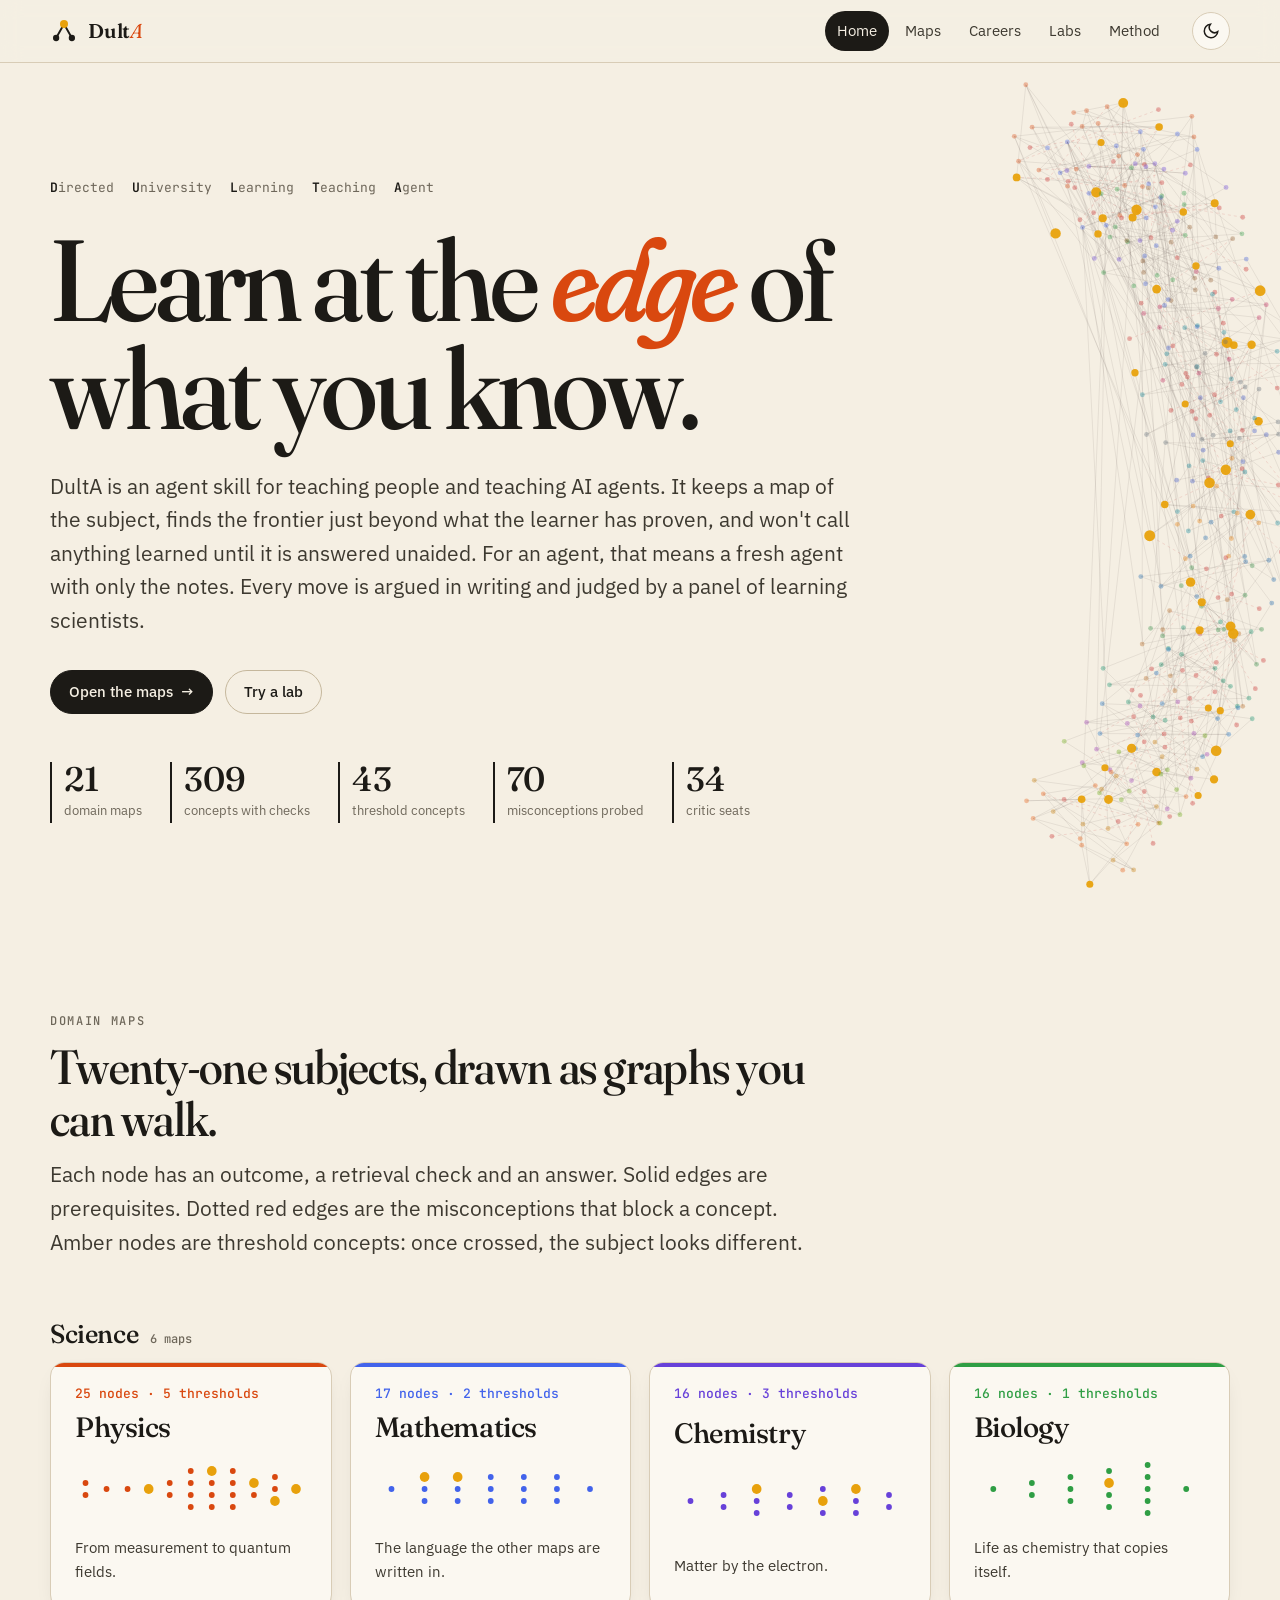
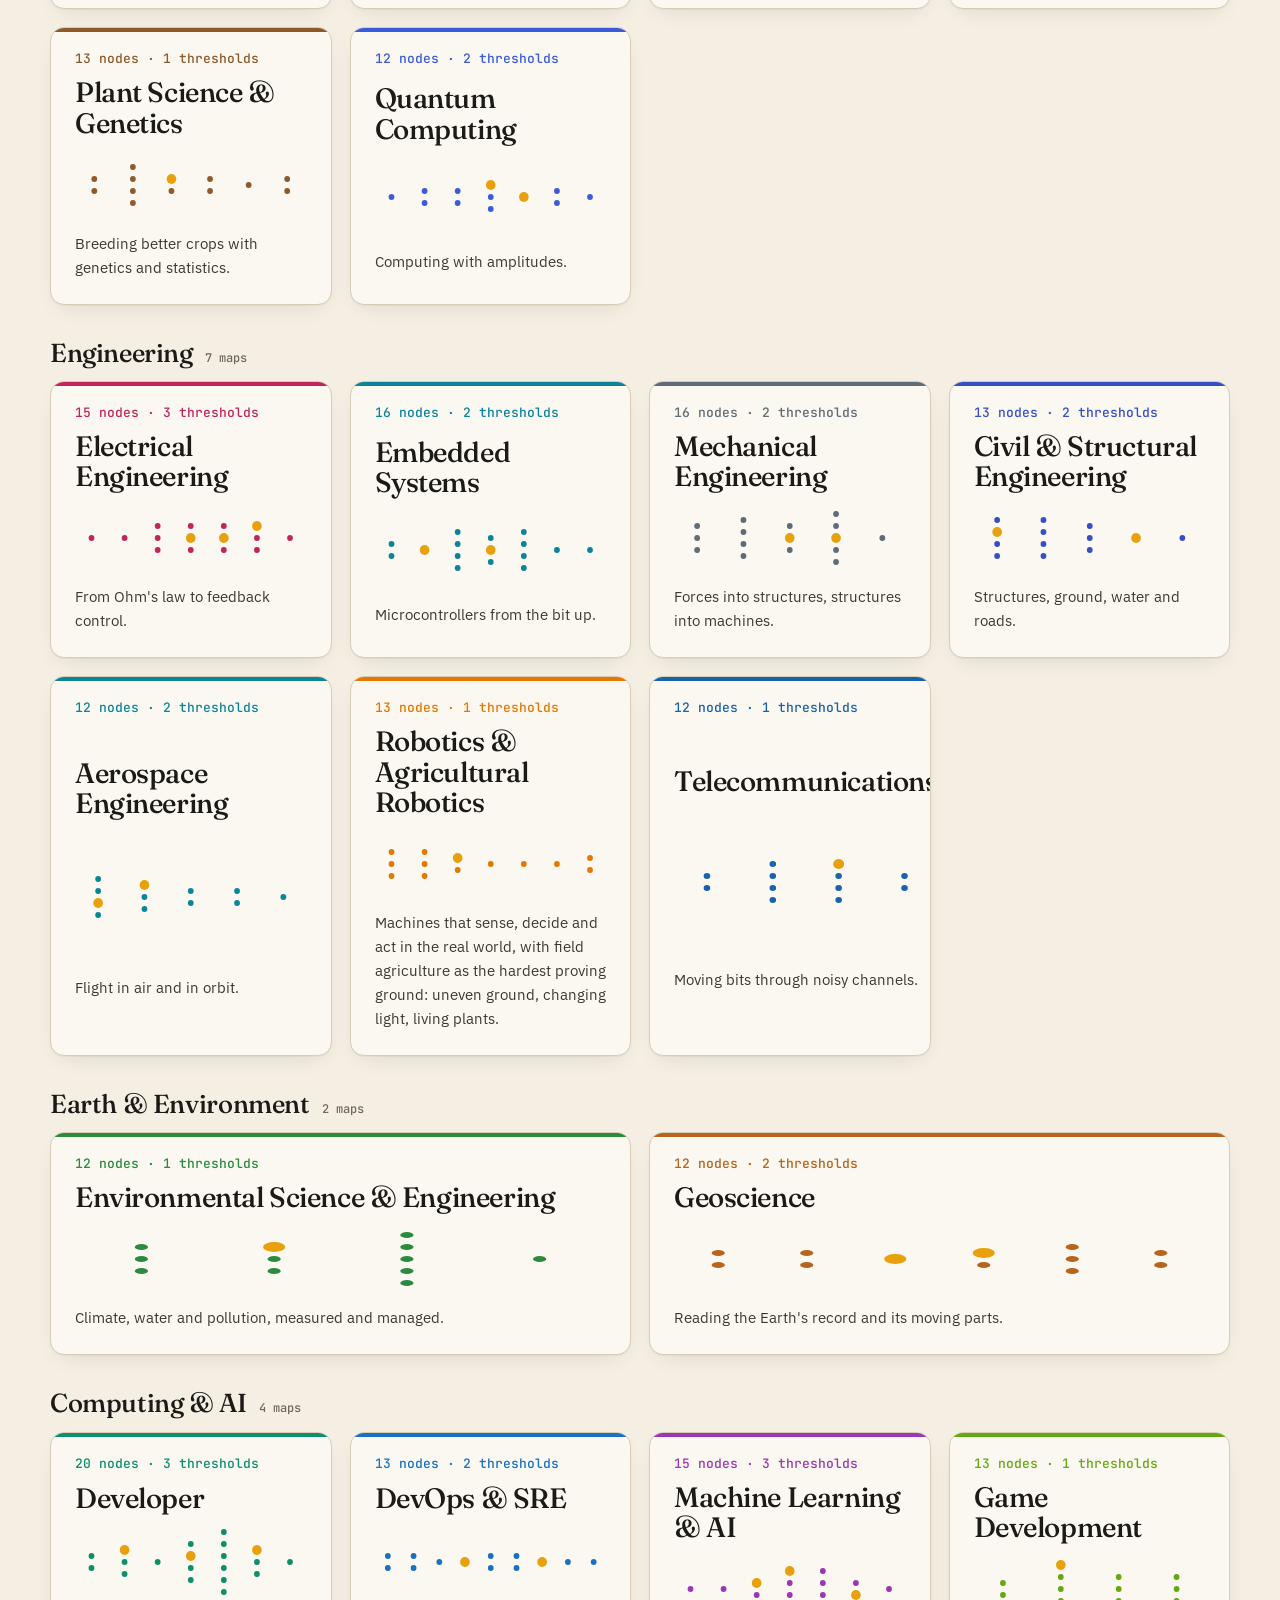
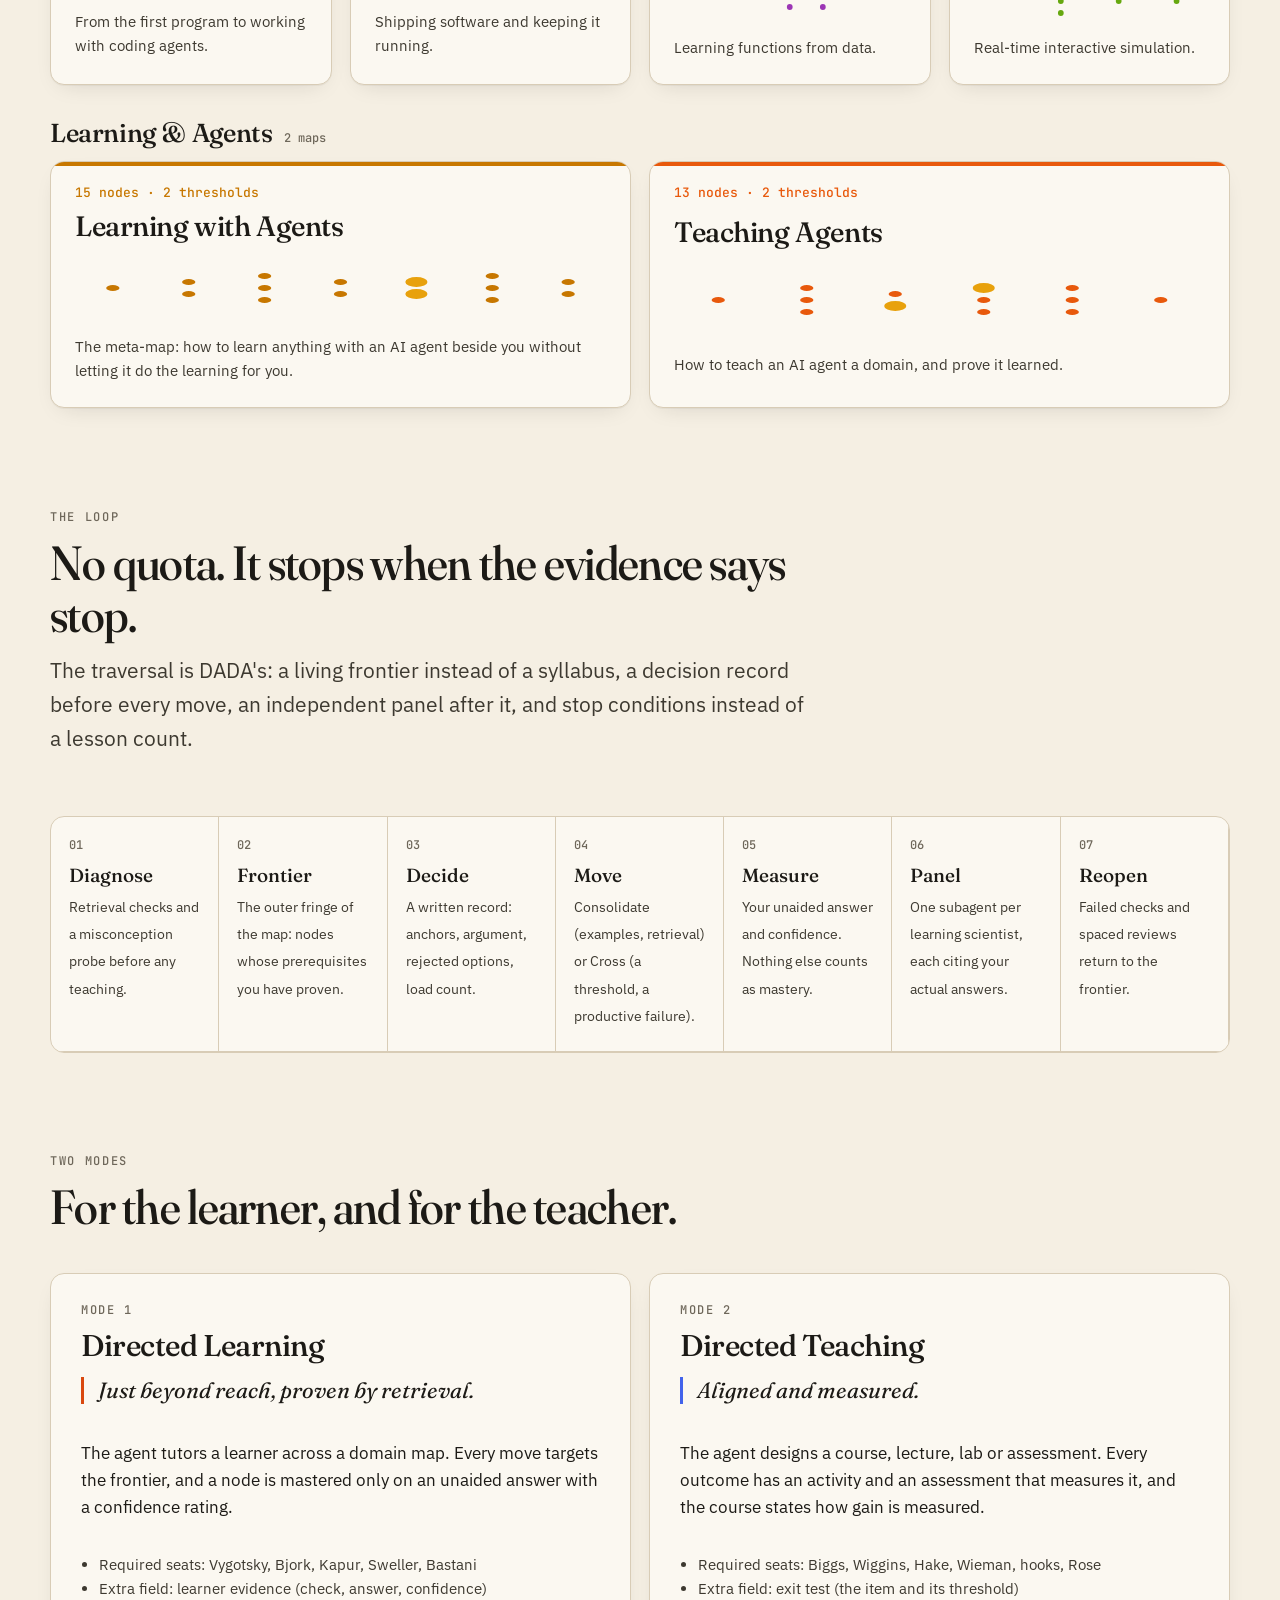
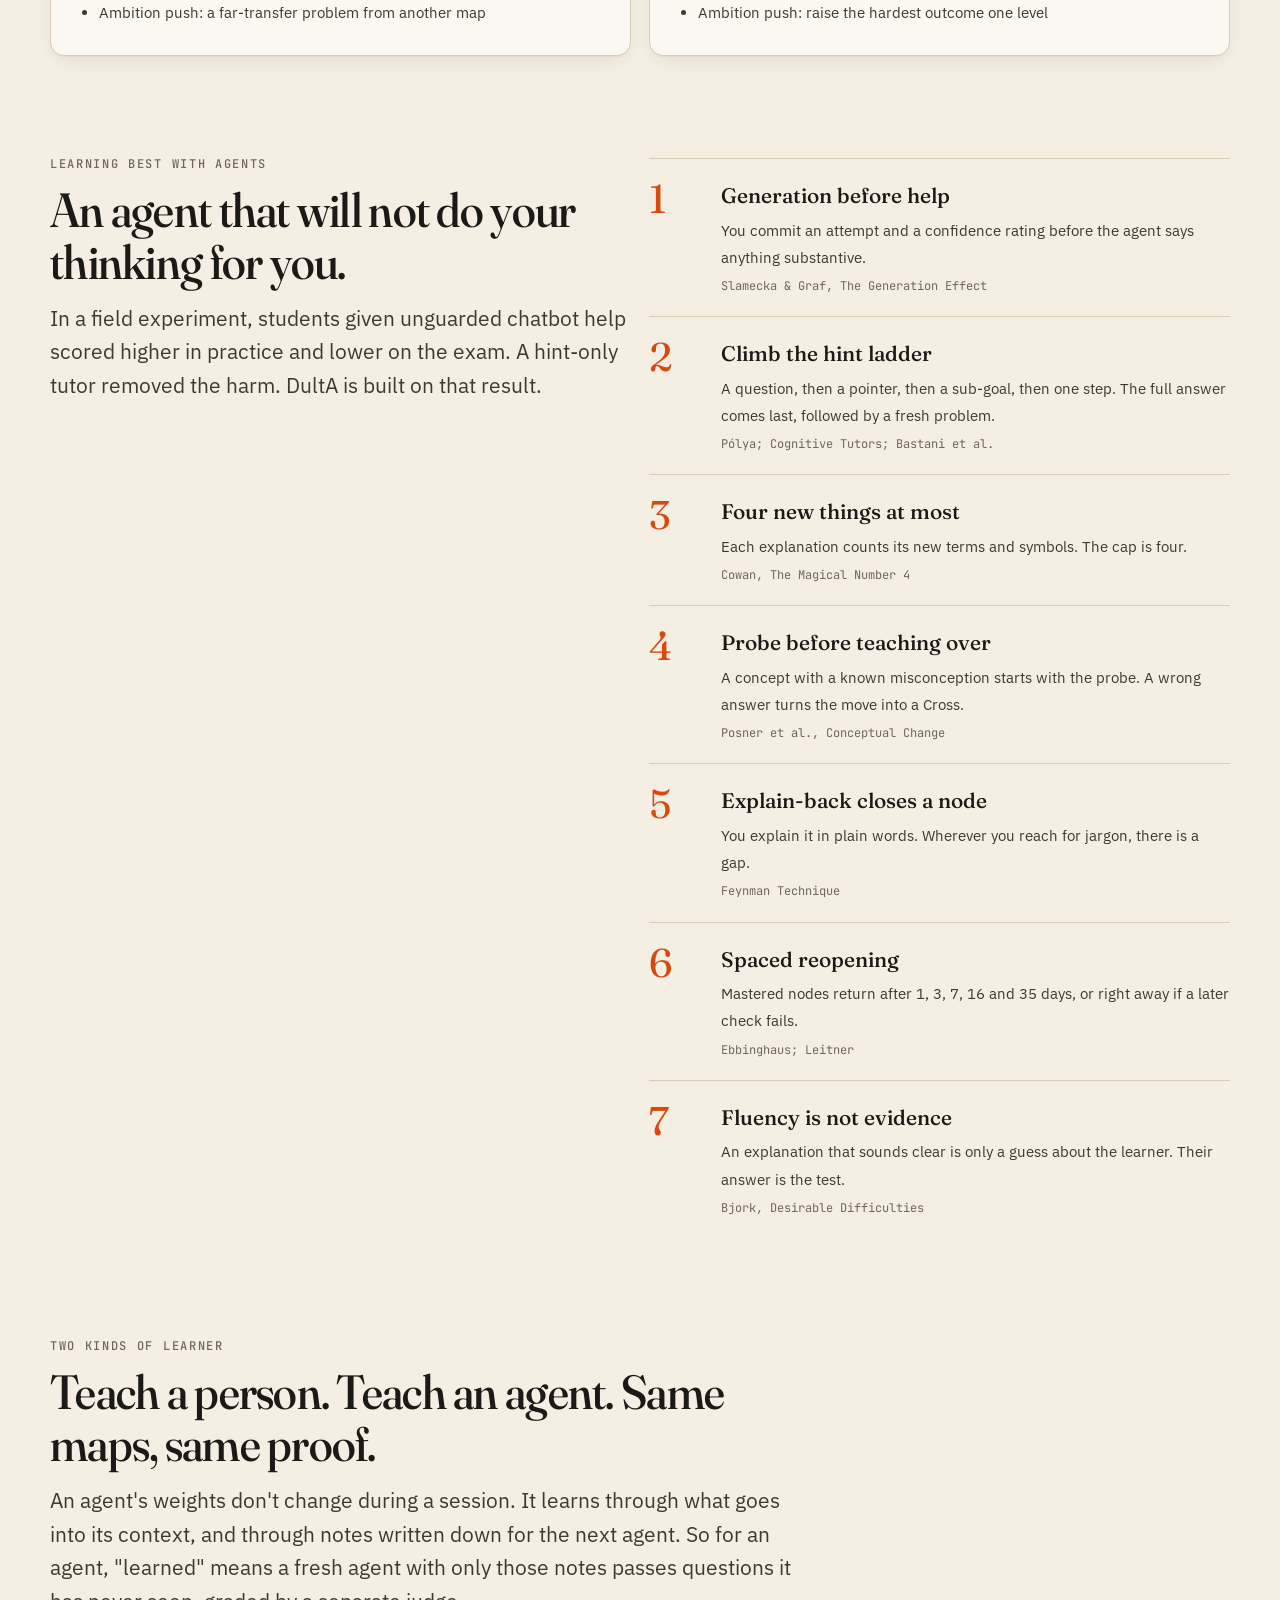
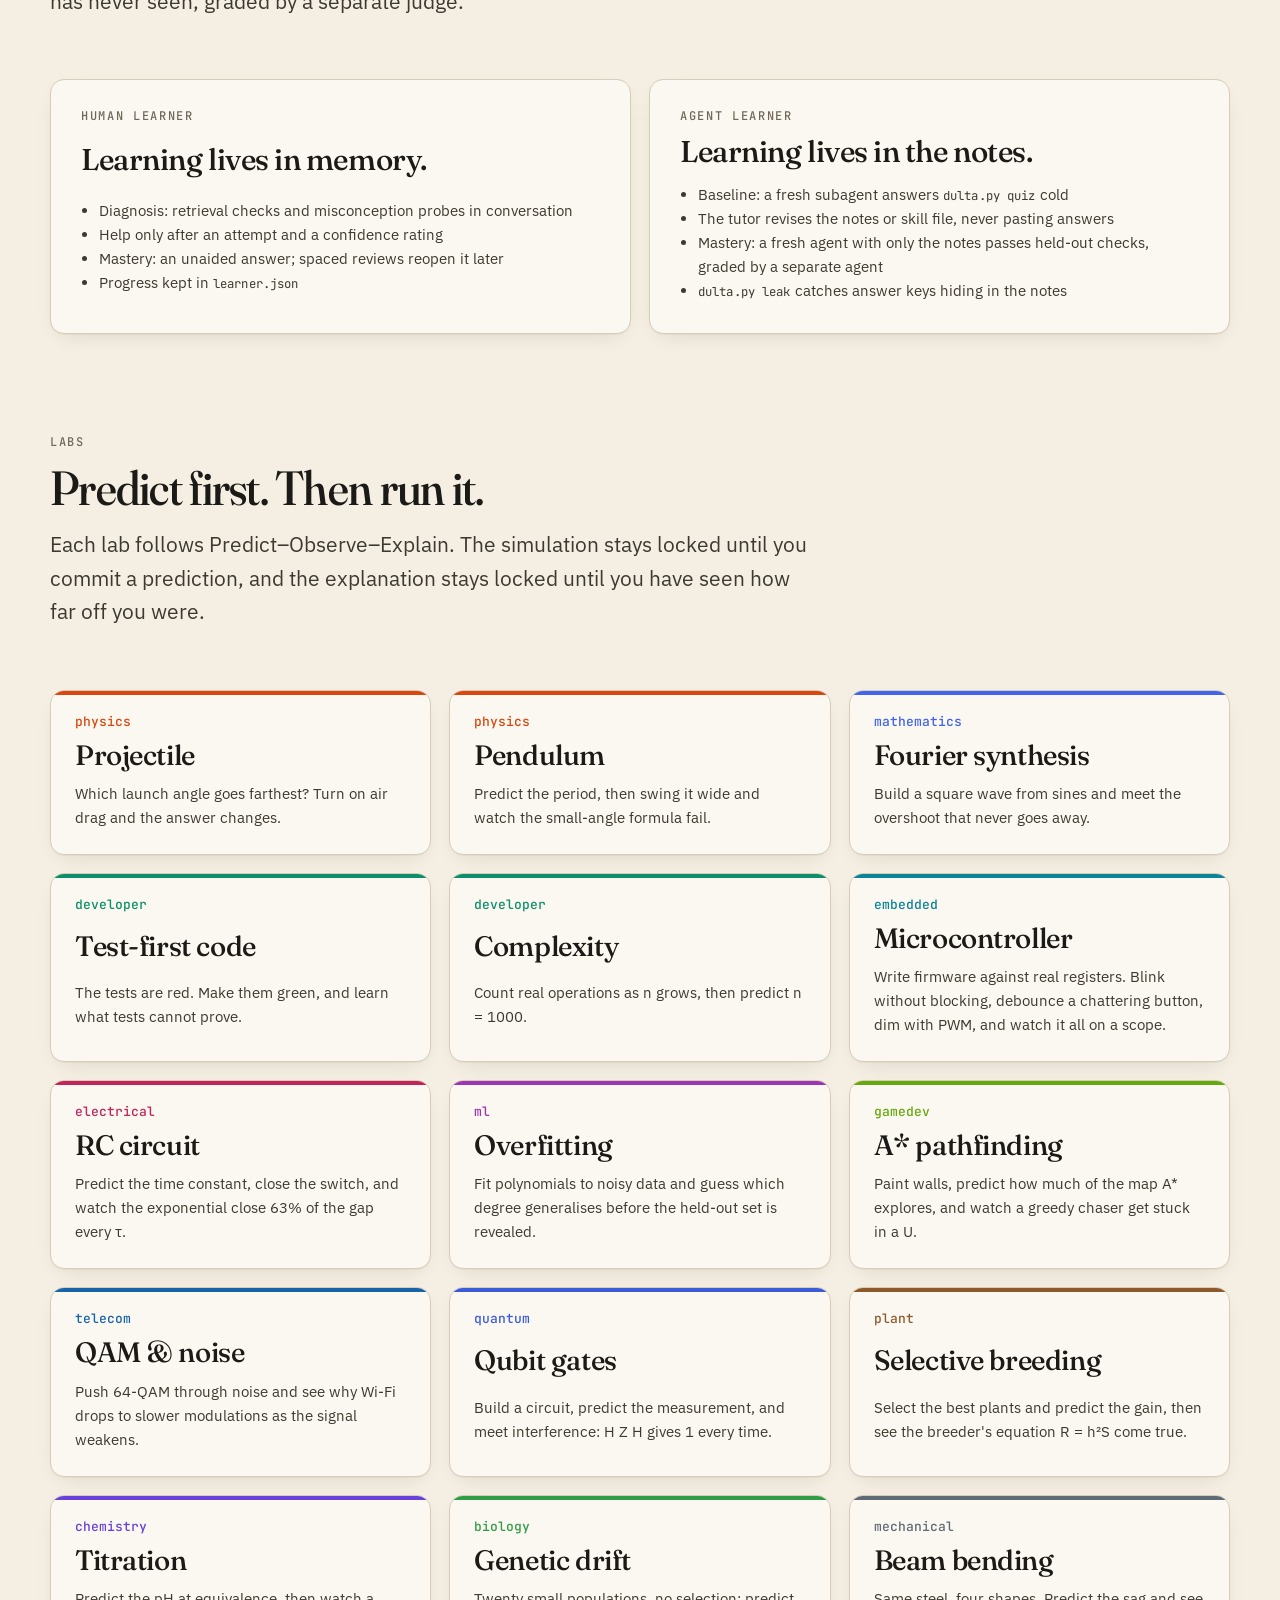
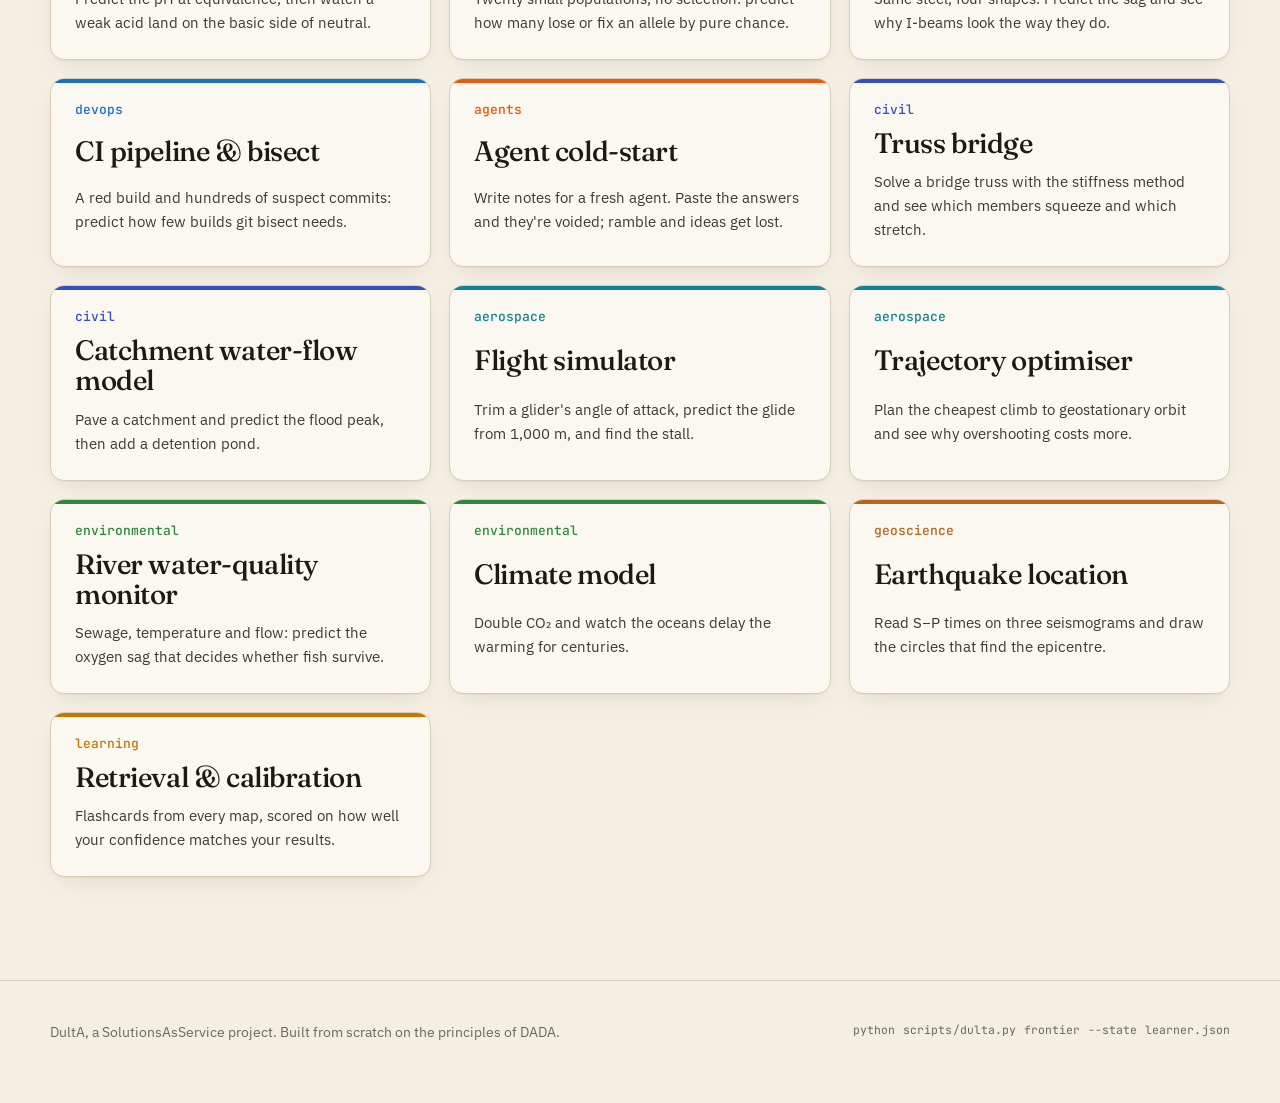
==== commit 255dca03: "Add civil, aerospace, environmental and geoscience fields with 7 labs and 5 careers - maps: civil & " ====
--- a/site/index.html
+++ b/site/index.html
@@ -194,7 +194,7 @@
     [D.nodes.filter((n) => n.kind === "misconception").length, "misconceptions probed"],
     [seats, "critic seats"],
   ];
-  const words = ["Zero", "One", "Two", "Three", "Four", "Five", "Six", "Seven", "Eight", "Nine", "Ten", "Eleven", "Twelve", "Thirteen", "Fourteen", "Fifteen", "Sixteen", "Seventeen", "Eighteen", "Nineteen", "Twenty"];
+  const words = ["Zero", "One", "Two", "Three", "Four", "Five", "Six", "Seven", "Eight", "Nine", "Ten", "Eleven", "Twelve", "Thirteen", "Fourteen", "Fifteen", "Sixteen", "Seventeen", "Eighteen", "Nineteen", "Twenty", "Twenty-one", "Twenty-two", "Twenty-three", "Twenty-four", "Twenty-five", "Twenty-six", "Twenty-seven", "Twenty-eight", "Twenty-nine", "Thirty"];
   document.getElementById("mapCount").textContent = words[D.maps.length] || D.maps.length;
   document.getElementById("heroMeta").innerHTML = figures.map(([v, l]) => `<div><b>${v}</b><span>${l}</span></div>`).join("");
 
@@ -240,6 +240,13 @@
     ["beam", "Beam bending", "mechanical", "Same steel, four shapes. Predict the sag and see why I-beams look the way they do."],
     ["pipeline", "CI pipeline & bisect", "devops", "A red build and hundreds of suspect commits: predict how few builds git bisect needs."],
     ["coldstart", "Agent cold-start", "agents", "Write notes for a fresh agent. Paste the answers and they're voided; ramble and ideas get lost."],
+    ["truss", "Truss bridge", "civil", "Solve a bridge truss with the stiffness method and see which members squeeze and which stretch."],
+    ["runoff", "Catchment water-flow model", "civil", "Pave a catchment and predict the flood peak, then add a detention pond."],
+    ["glider", "Flight simulator", "aerospace", "Trim a glider's angle of attack, predict the glide from 1,000 m, and find the stall."],
+    ["orbit", "Trajectory optimiser", "aerospace", "Plan the cheapest climb to geostationary orbit and see why overshooting costs more."],
+    ["dosag", "River water-quality monitor", "environmental", "Sewage, temperature and flow: predict the oxygen sag that decides whether fish survive."],
+    ["climate", "Climate model", "environmental", "Double CO₂ and watch the oceans delay the warming for centuries."],
+    ["quake", "Earthquake location", "geoscience", "Read S−P times on three seismograms and draw the circles that find the epicentre."],
     ["retrieval", "Retrieval & calibration", "learning", "Flashcards from every map, scored on how well your confidence matches your results."],
   ];
   document.getElementById("labCards").innerHTML = labs.map(([id, t, m, d]) =>
--- a/site/assets/style.css
+++ b/site/assets/style.css
@@ -25,6 +25,10 @@
   --telecom: #1864ab;
   --quantum: #3b5bdb;
   --robotics: #e67700;
+  --civil: #364fc7;
+  --aerospace: #0c8599;
+  --environmental: #2b8a3e;
+  --geoscience: #b5651d;
   --threshold: #e8a10c;
   --misconception: #c92a2a;
   --mastered: #2b8a3e;
@@ -40,7 +44,7 @@
   :root:not([data-theme="light"]) {
     --paper: #0f1218; --paper-2: #151a22; --card: #171c25; --ink: #ede6d8; --ink-2: #cfc7b7; --muted: #9b9484;
     --line: #2a313d; --line-2: #3a4352; --physics: #ff8a4c; --mathematics: #8ea2ff; --developer: #3ddc97;
-    --learning: #ffc04d; --electrical: #f783ac; --embedded: #3bc9db; --mechanical: #adb5bd; --chemistry: #b197fc; --biology: #69db7c; --agents: #ffa94d; --devops: #74c0fc; --ml: #e599f7; --gamedev: #a9e34b; --plant: #e0a96d; --telecom: #a5d8ff; --quantum: #bac8ff; --robotics: #ffc078; --threshold: #ffc94d; --misconception: #ff7b7b; --mastered: #69db7c; --focus: #74c0fc;
+    --learning: #ffc04d; --electrical: #f783ac; --embedded: #3bc9db; --mechanical: #adb5bd; --chemistry: #b197fc; --biology: #69db7c; --agents: #ffa94d; --devops: #74c0fc; --ml: #e599f7; --gamedev: #a9e34b; --plant: #e0a96d; --telecom: #a5d8ff; --quantum: #bac8ff; --robotics: #ffc078; --civil: #91a7ff; --aerospace: #66d9e8; --environmental: #8ce99a; --geoscience: #f0a868; --threshold: #ffc94d; --misconception: #ff7b7b; --mastered: #69db7c; --focus: #74c0fc;
     --shadow: 0 1px 0 rgba(0, 0, 0, .3), 0 10px 30px -12px rgba(0, 0, 0, .6);
     color-scheme: dark;
   }
@@ -48,7 +52,7 @@
 :root[data-theme="dark"] {
   --paper: #0f1218; --paper-2: #151a22; --card: #171c25; --ink: #ede6d8; --ink-2: #cfc7b7; --muted: #9b9484;
   --line: #2a313d; --line-2: #3a4352; --physics: #ff8a4c; --mathematics: #8ea2ff; --developer: #3ddc97;
-  --learning: #ffc04d; --electrical: #f783ac; --embedded: #3bc9db; --mechanical: #adb5bd; --chemistry: #b197fc; --biology: #69db7c; --agents: #ffa94d; --devops: #74c0fc; --ml: #e599f7; --gamedev: #a9e34b; --plant: #e0a96d; --telecom: #a5d8ff; --quantum: #bac8ff; --robotics: #ffc078; --threshold: #ffc94d; --misconception: #ff7b7b; --mastered: #69db7c; --focus: #74c0fc;
+  --learning: #ffc04d; --electrical: #f783ac; --embedded: #3bc9db; --mechanical: #adb5bd; --chemistry: #b197fc; --biology: #69db7c; --agents: #ffa94d; --devops: #74c0fc; --ml: #e599f7; --gamedev: #a9e34b; --plant: #e0a96d; --telecom: #a5d8ff; --quantum: #bac8ff; --robotics: #ffc078; --civil: #91a7ff; --aerospace: #66d9e8; --environmental: #8ce99a; --geoscience: #f0a868; --threshold: #ffc94d; --misconception: #ff7b7b; --mastered: #69db7c; --focus: #74c0fc;
   --shadow: 0 1px 0 rgba(0, 0, 0, .3), 0 10px 30px -12px rgba(0, 0, 0, .6);
   color-scheme: dark;
 }
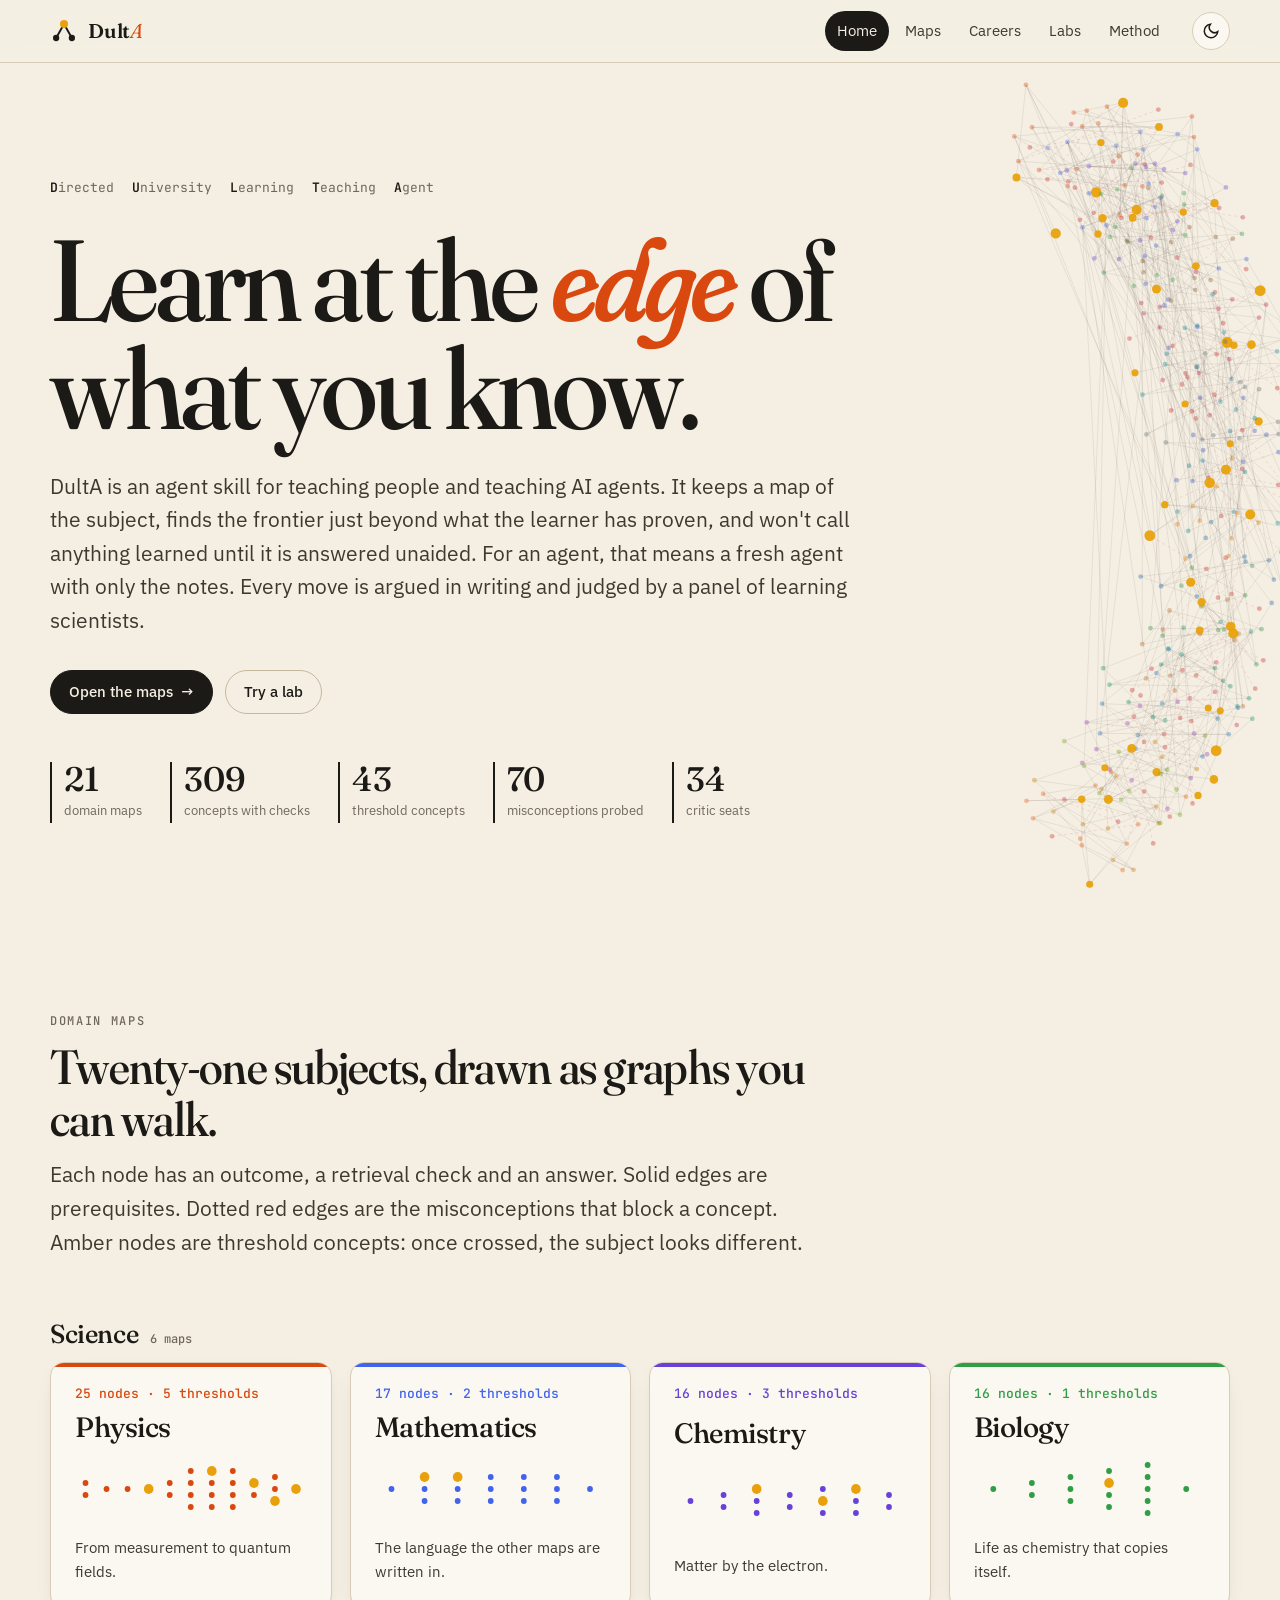
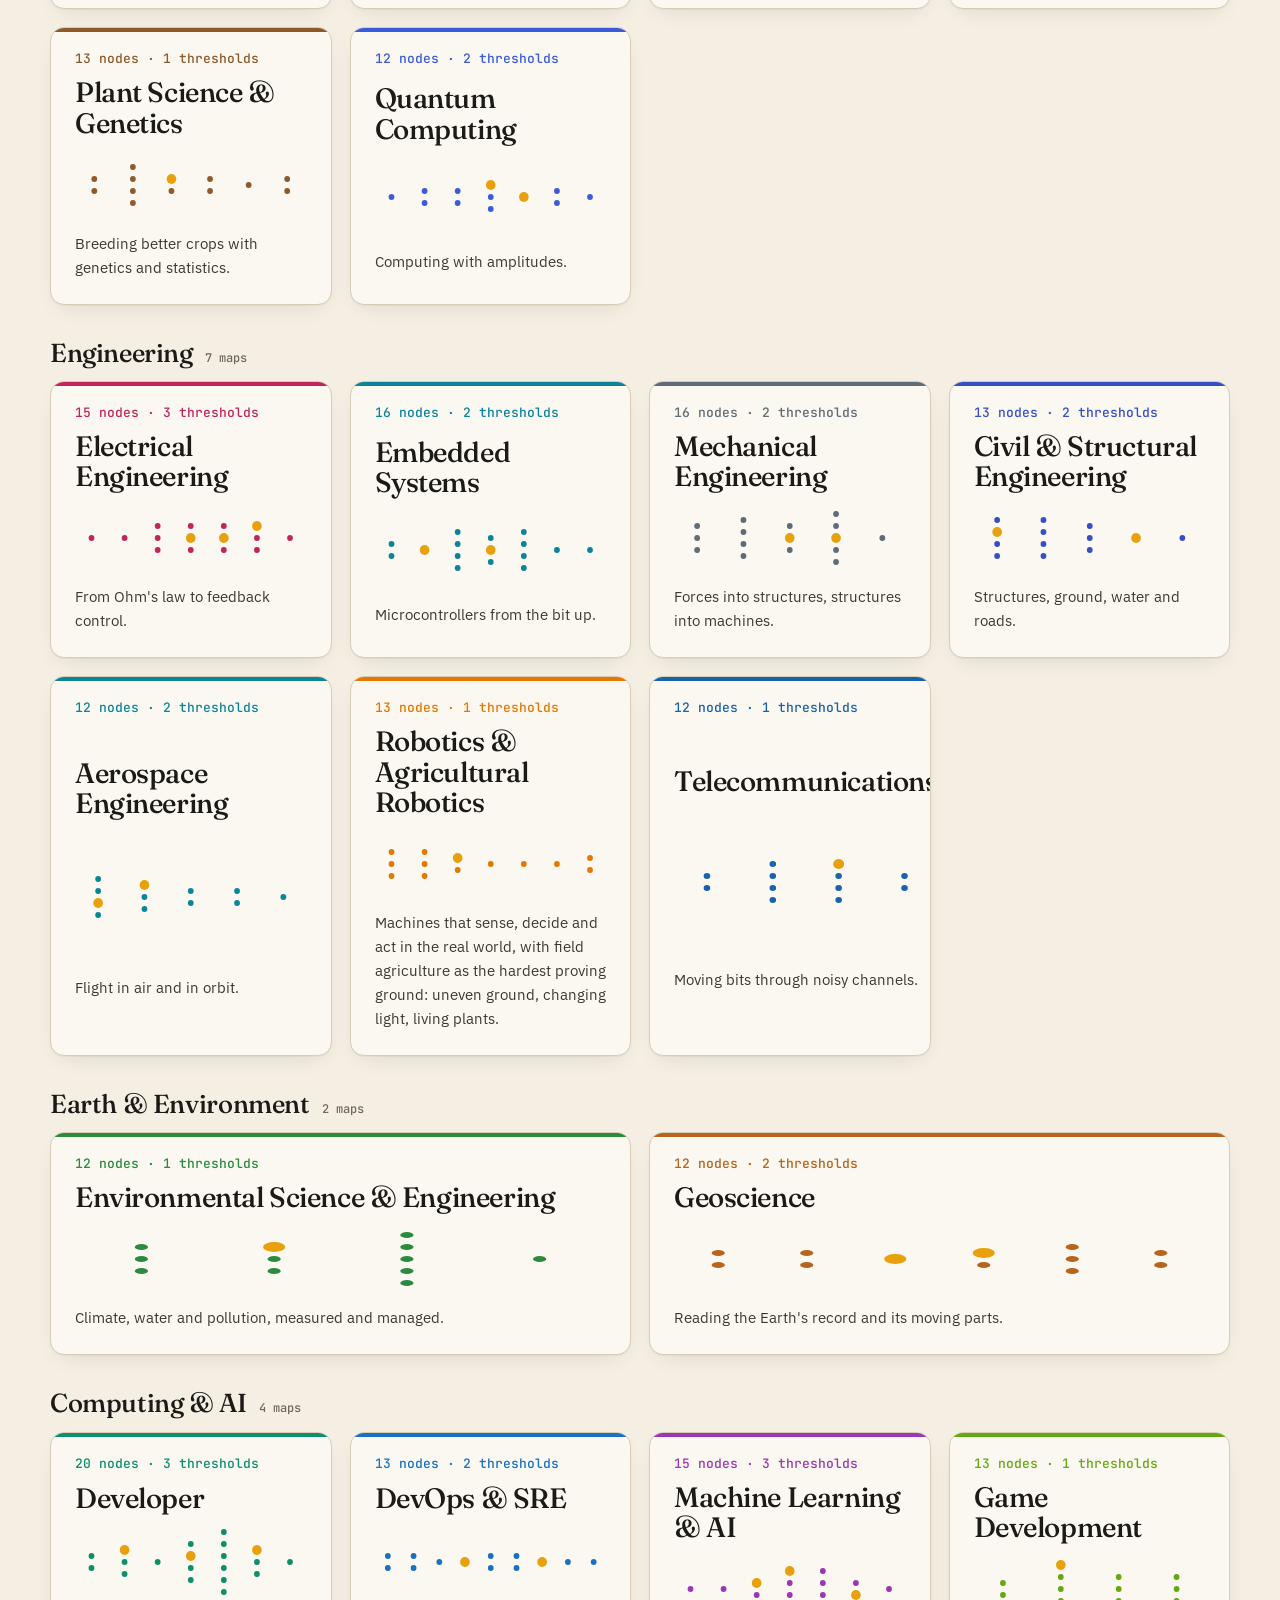
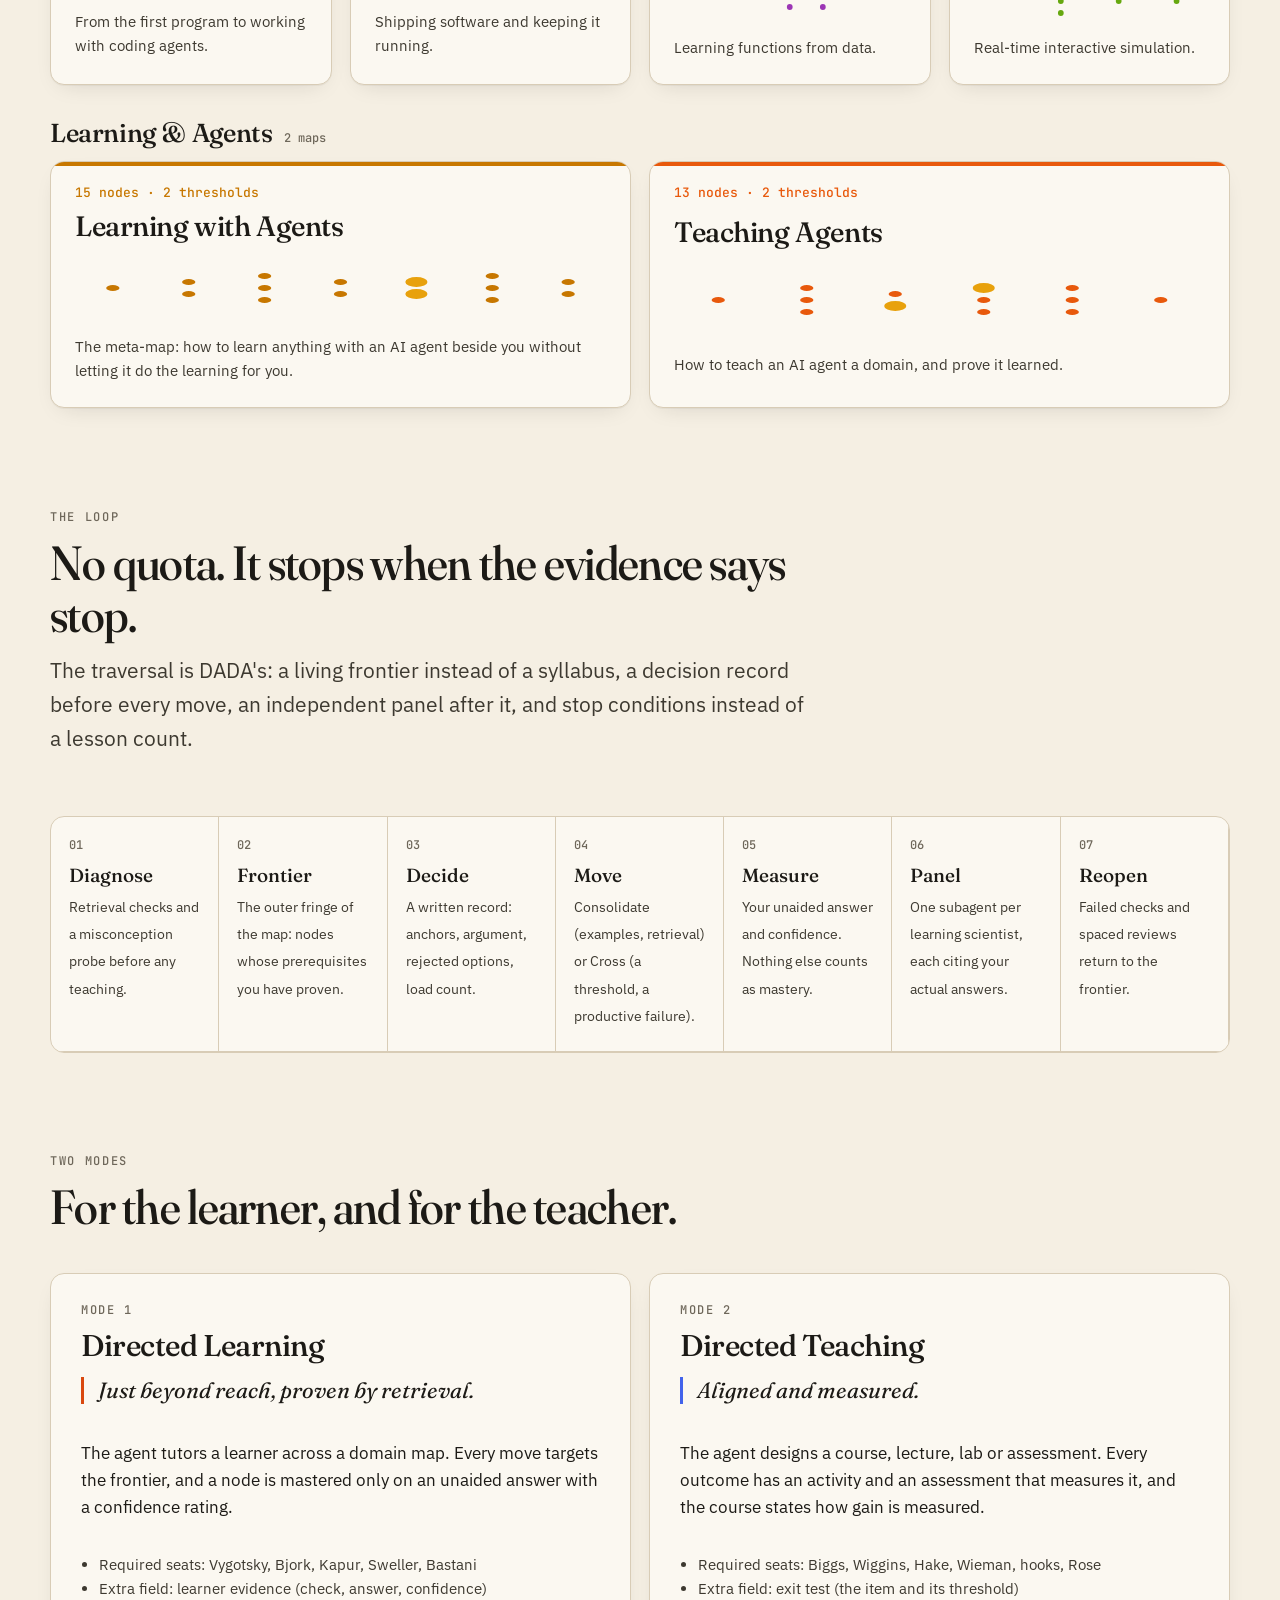
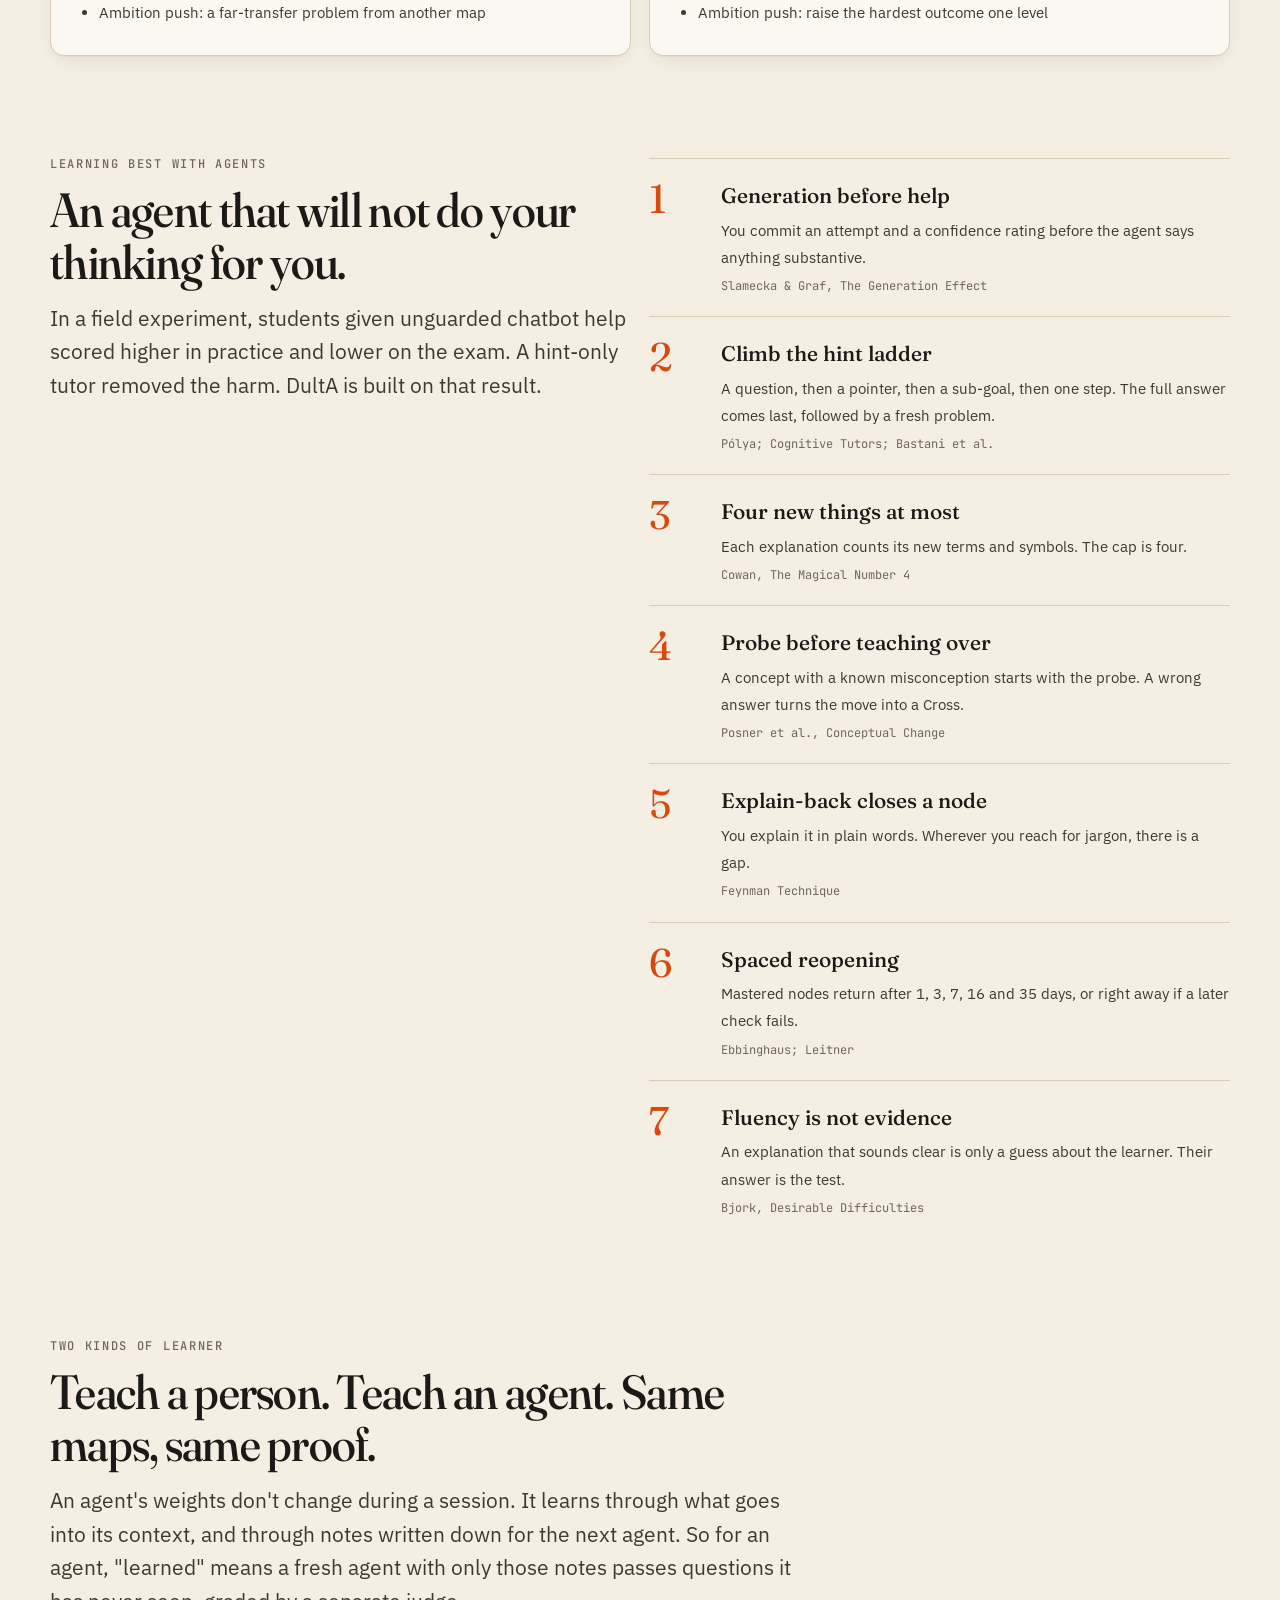
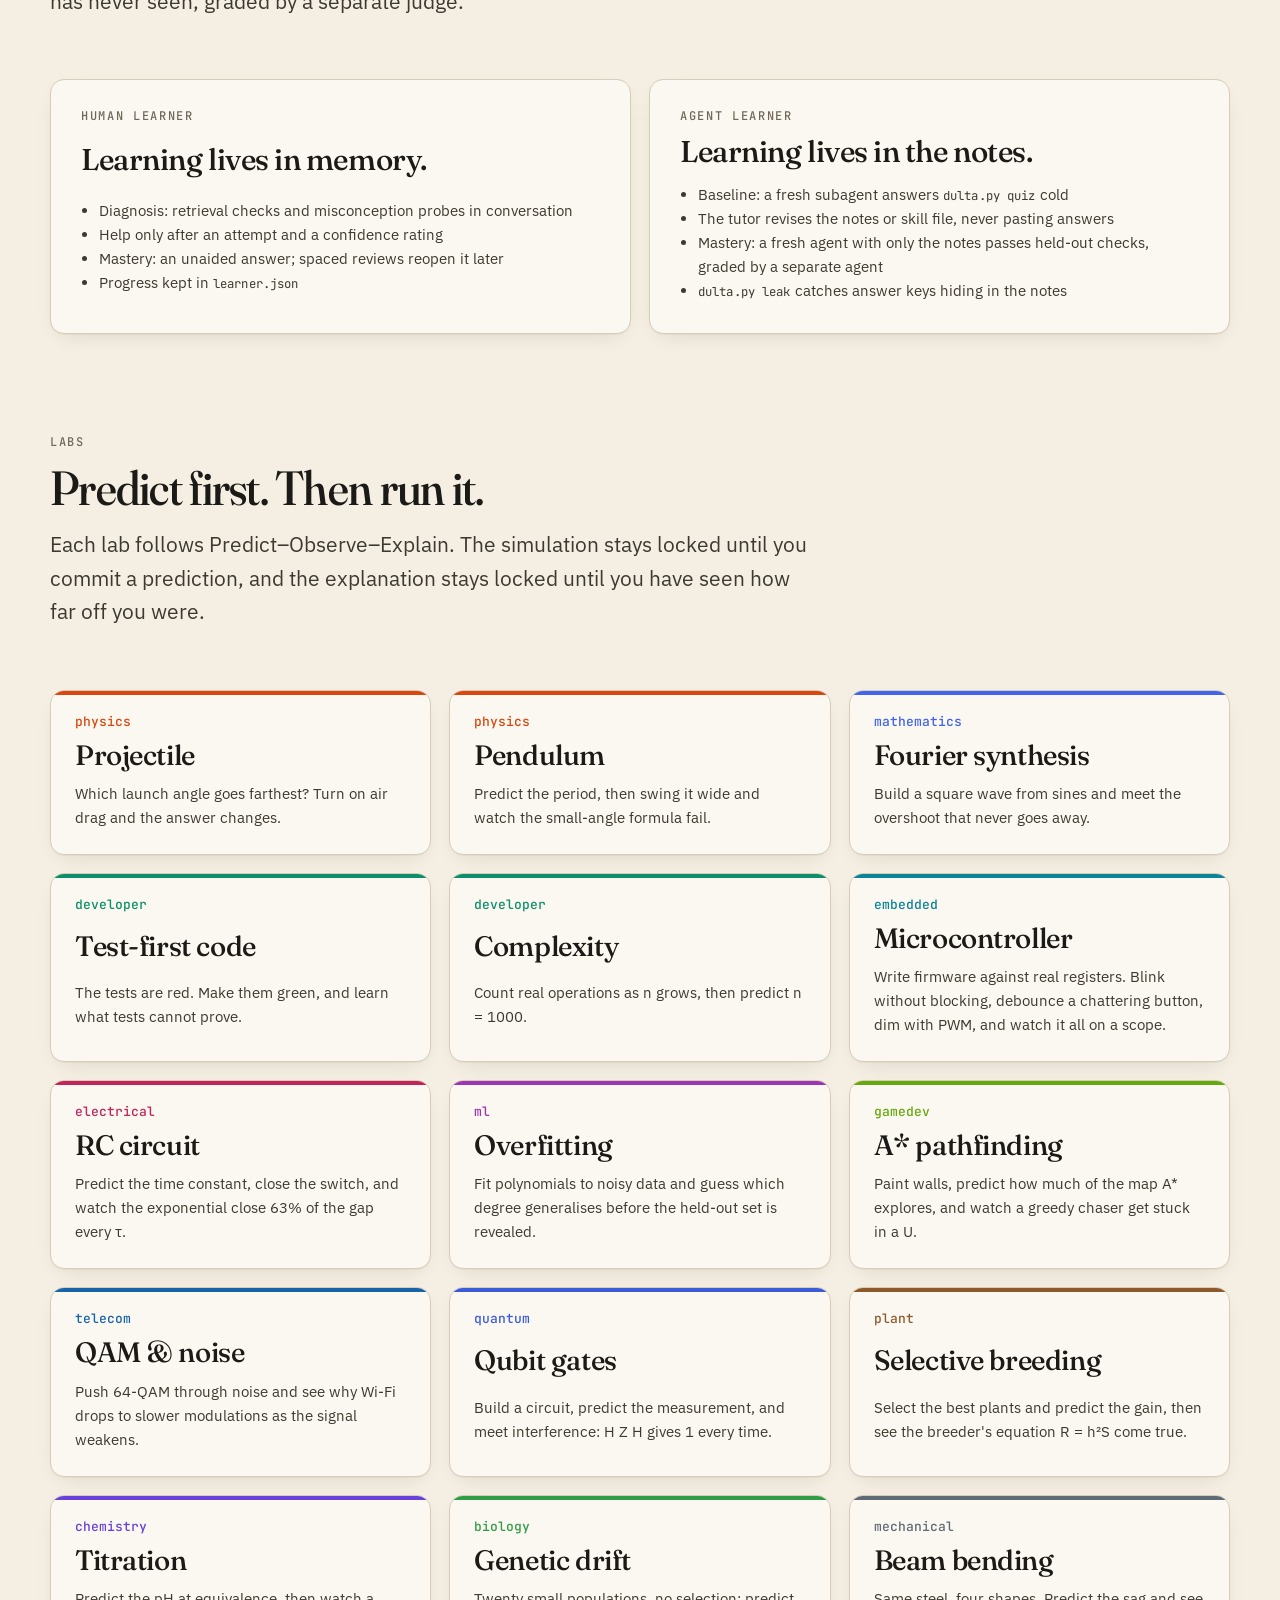
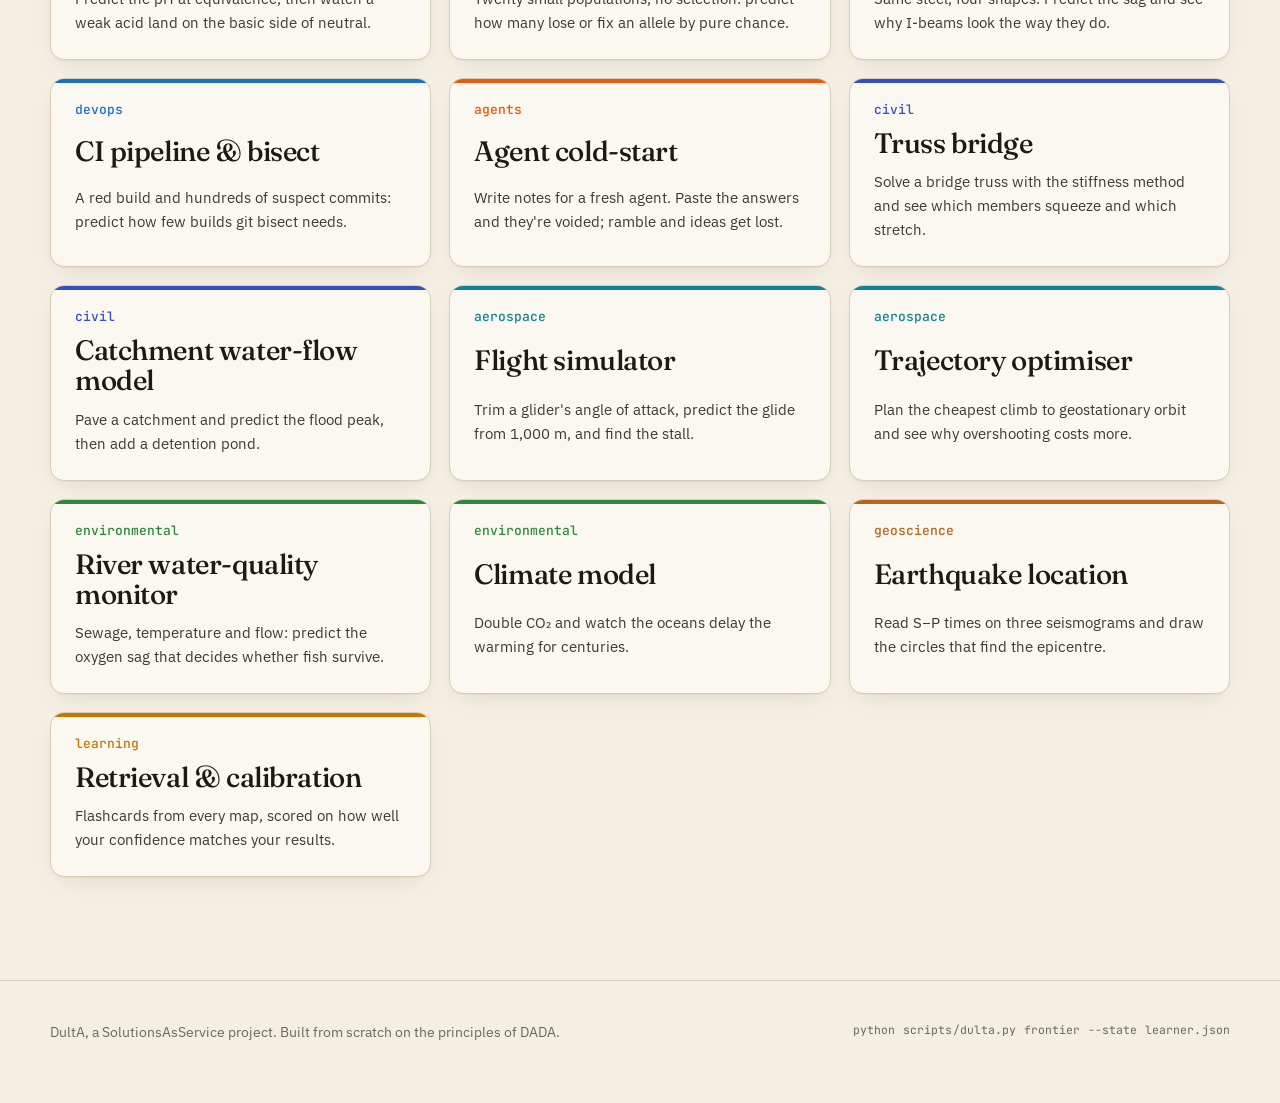
==== commit 00bc0d56: "Deploy-ready Vercel config in root and site/, and a favicon.svg on every page - root vercel.json: fr" ====
--- a/site/index.html
+++ b/site/index.html
@@ -9,7 +9,7 @@
 <link rel="preconnect" href="https://fonts.gstatic.com" crossorigin>
 <link href="https://fonts.googleapis.com/css2?family=Fraunces:ital,opsz,wght,SOFT,WONK@0,9..144,300..700,0..100,0..1;1,9..144,300..700,0..100,0..1&family=IBM+Plex+Sans:wght@400;500;600&family=JetBrains+Mono:wght@400;500;600&display=swap" rel="stylesheet">
 <link rel="stylesheet" href="assets/style.css">
-<link rel="icon" href="data:image/svg+xml,%3Csvg xmlns='http://www.w3.org/2000/svg' viewBox='0 0 32 32'%3E%3Cpath d='M7 24 16 8l9 16' fill='none' stroke='%231c1a16' stroke-width='2.4'/%3E%3Ccircle cx='7' cy='24' r='4' fill='%231c1a16'/%3E%3Ccircle cx='25' cy='24' r='4' fill='%231c1a16'/%3E%3Ccircle cx='16' cy='8' r='5' fill='%23e8a10c'/%3E%3C/svg%3E">
+<link rel="icon" href="favicon.svg" type="image/svg+xml">
 <script src="assets/site.js"></script>
 </head>
 <body>
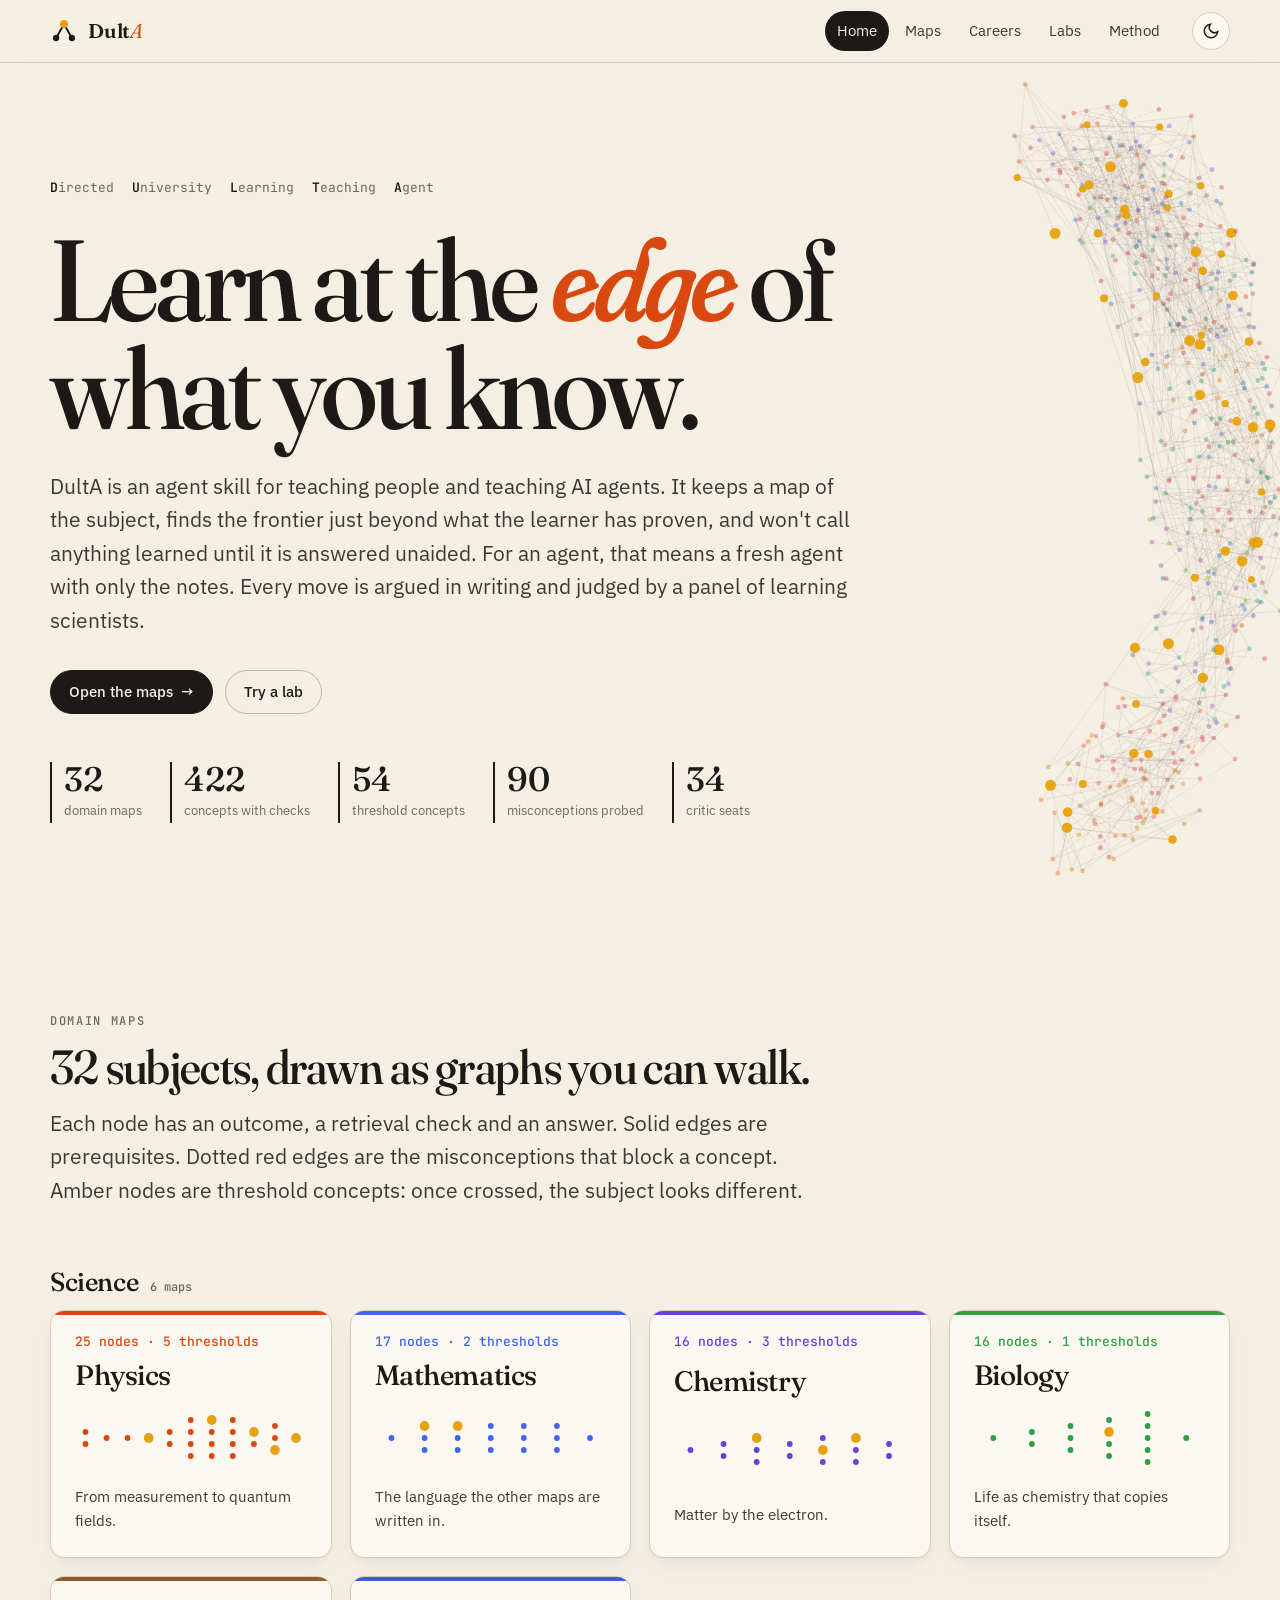
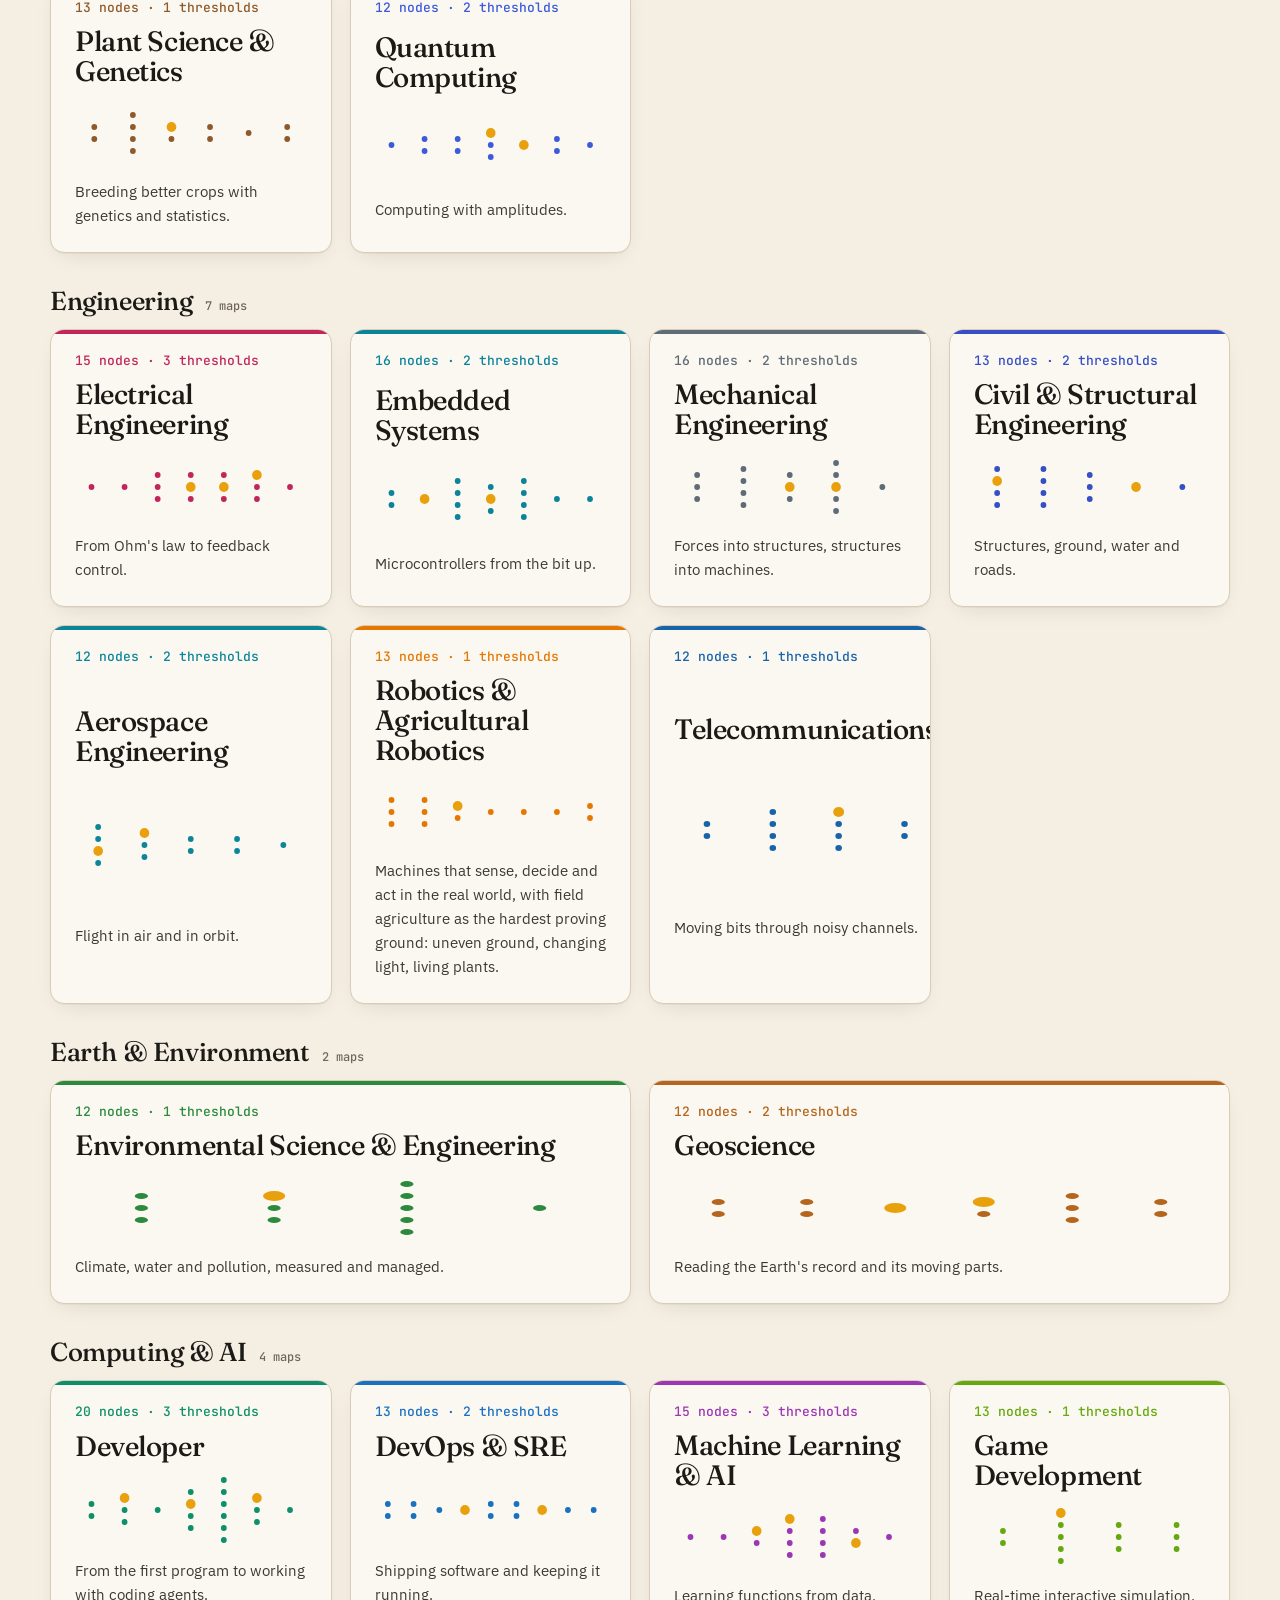
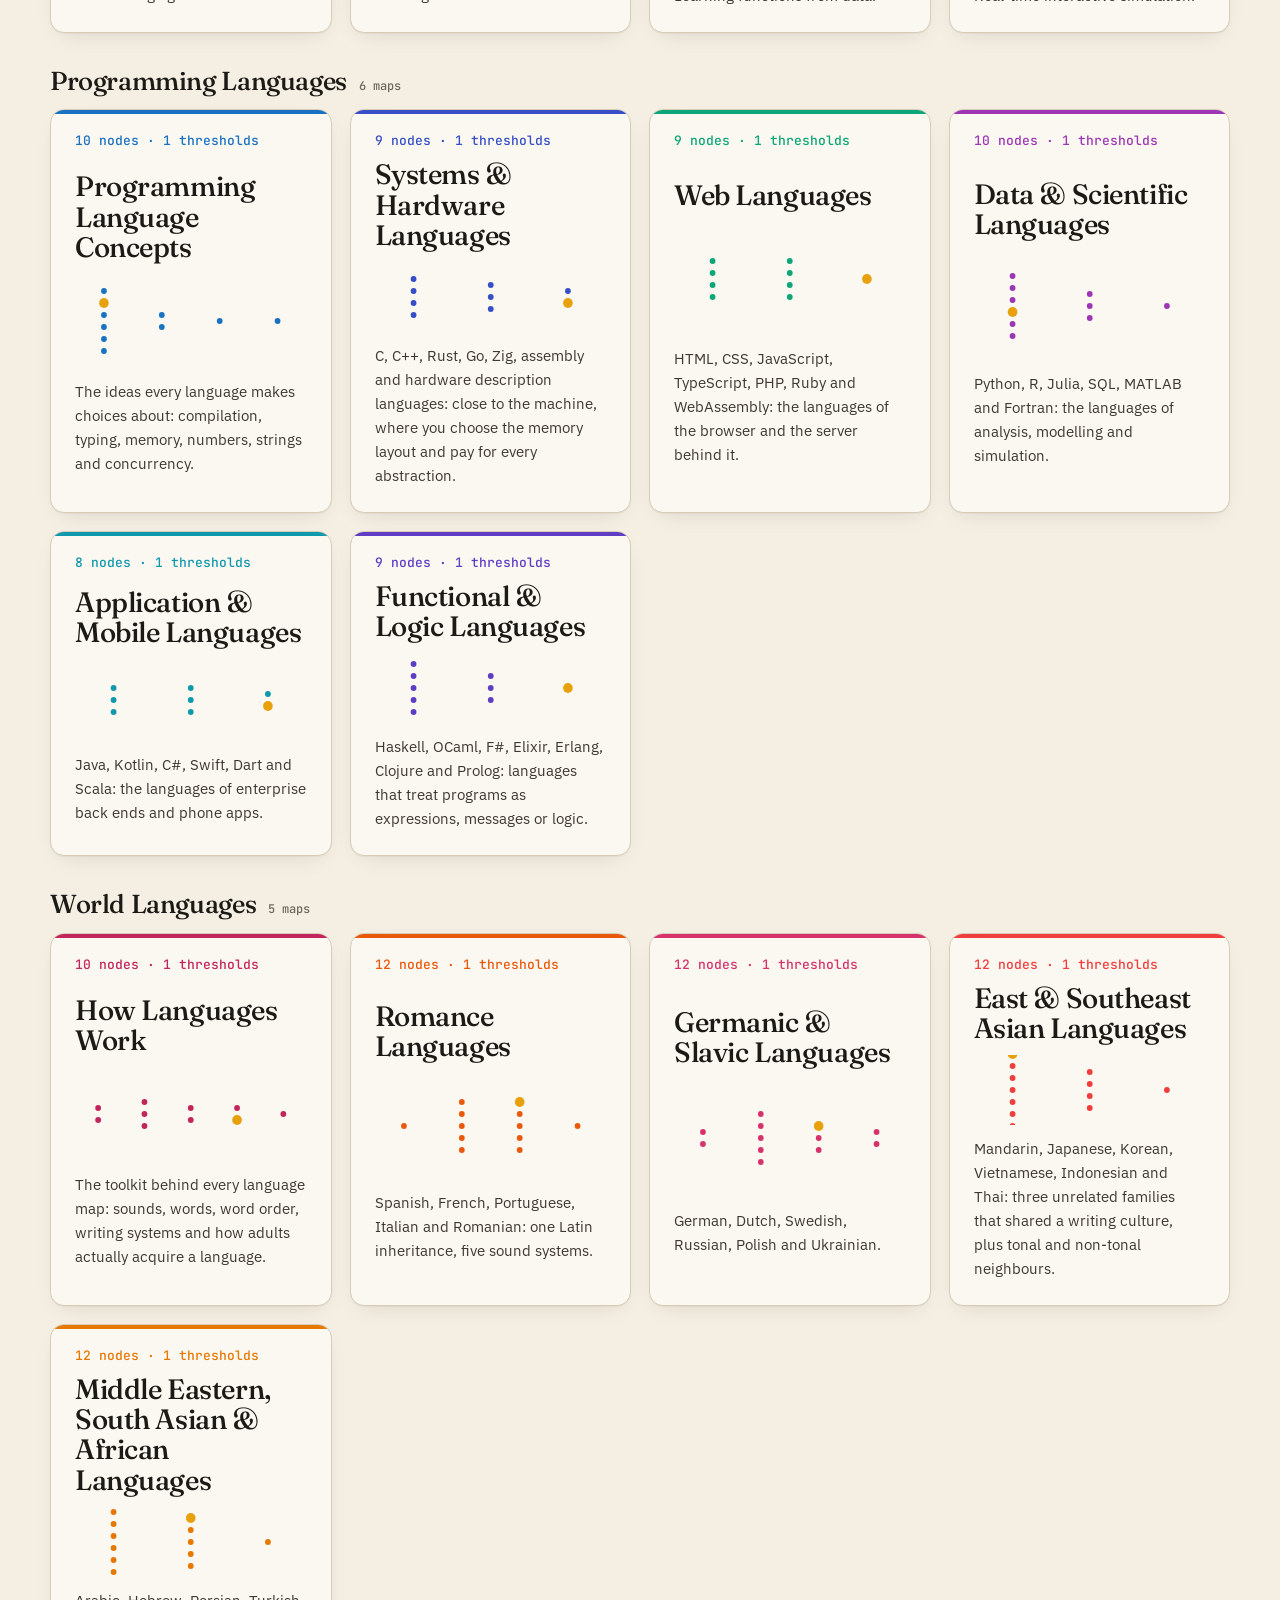
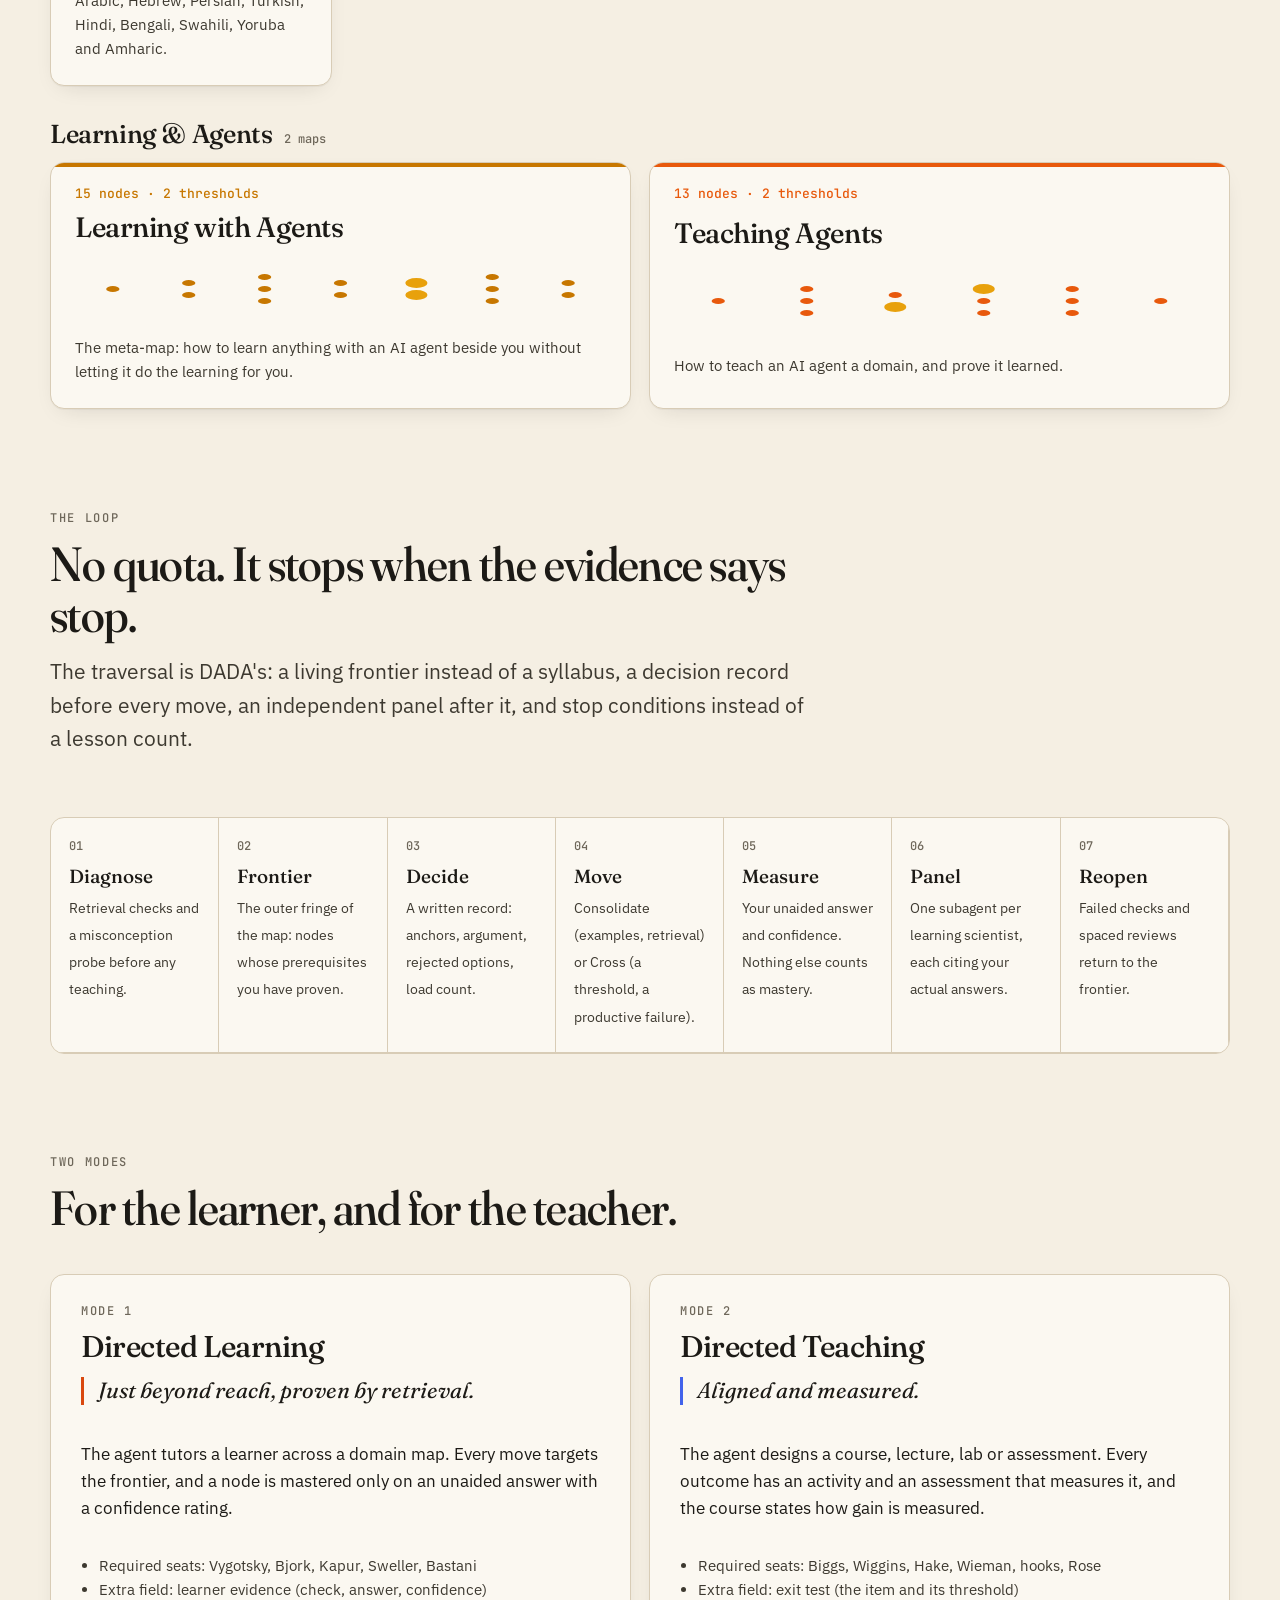
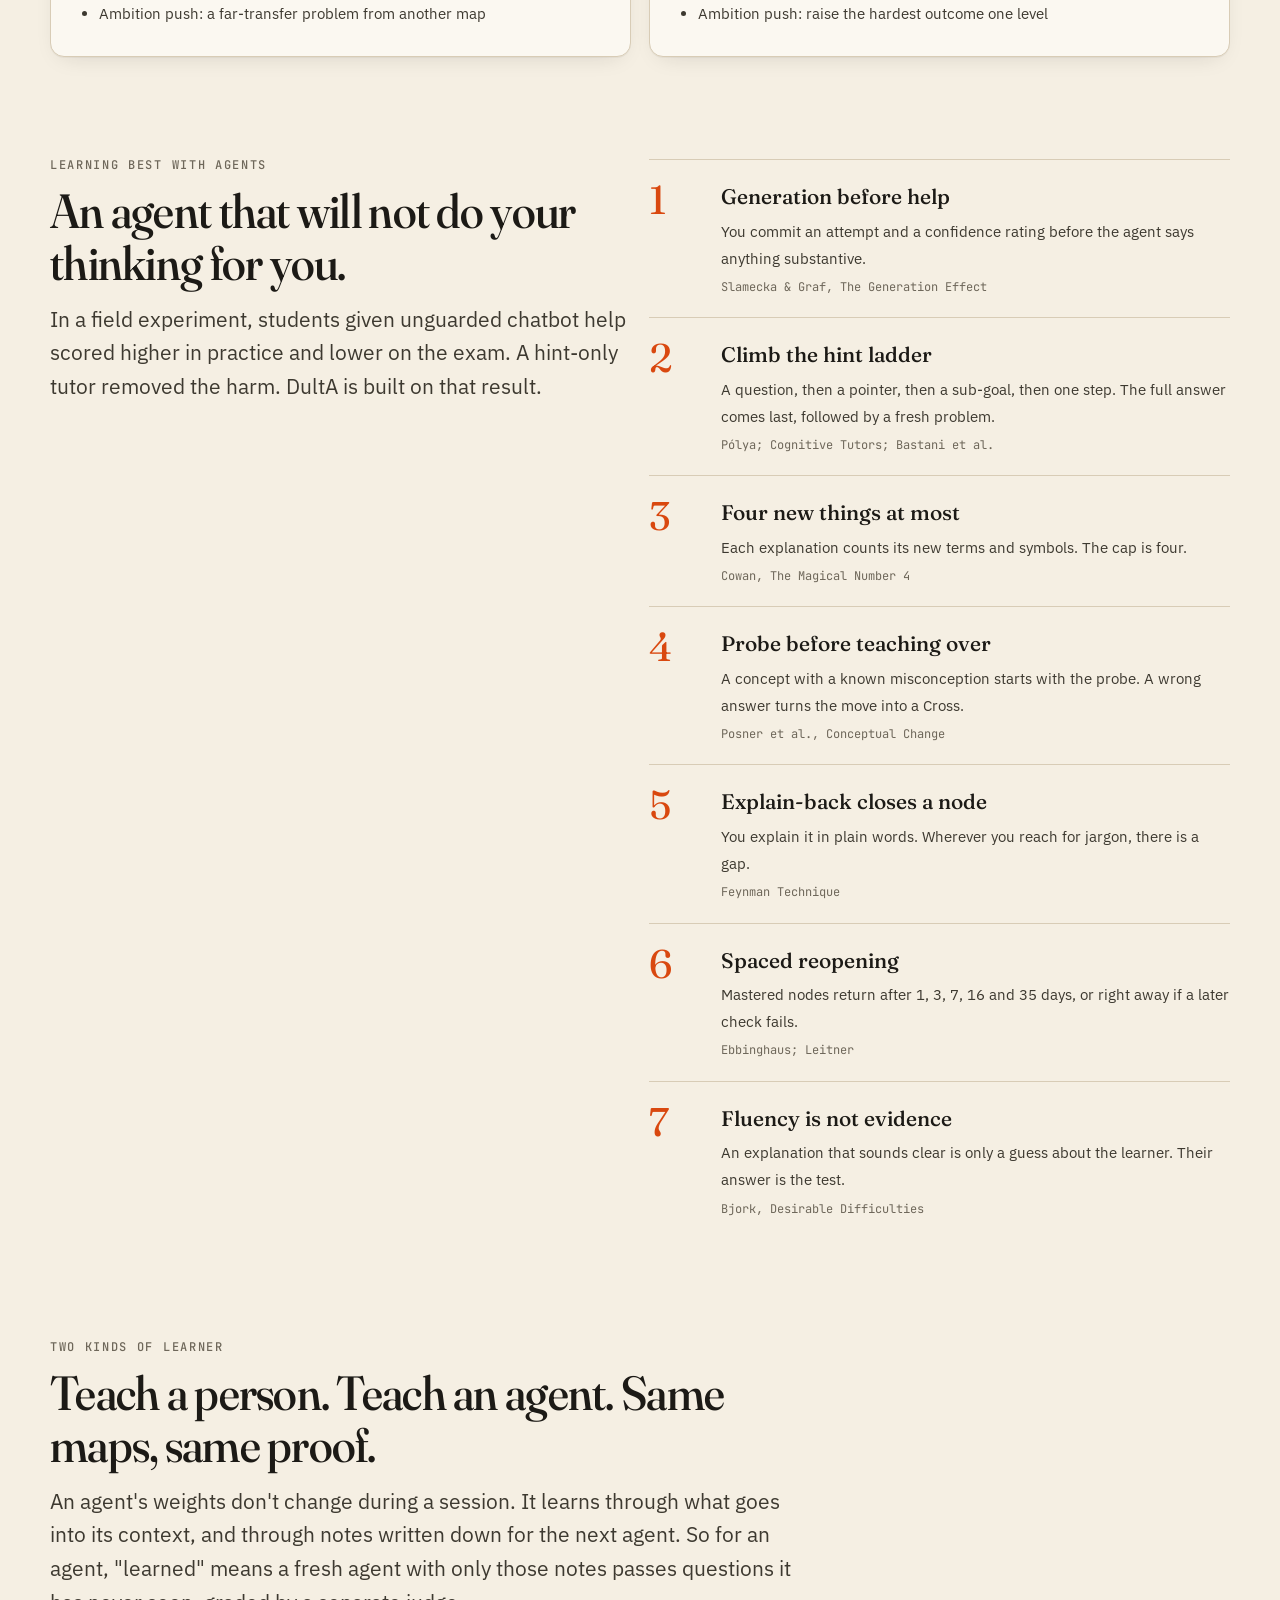
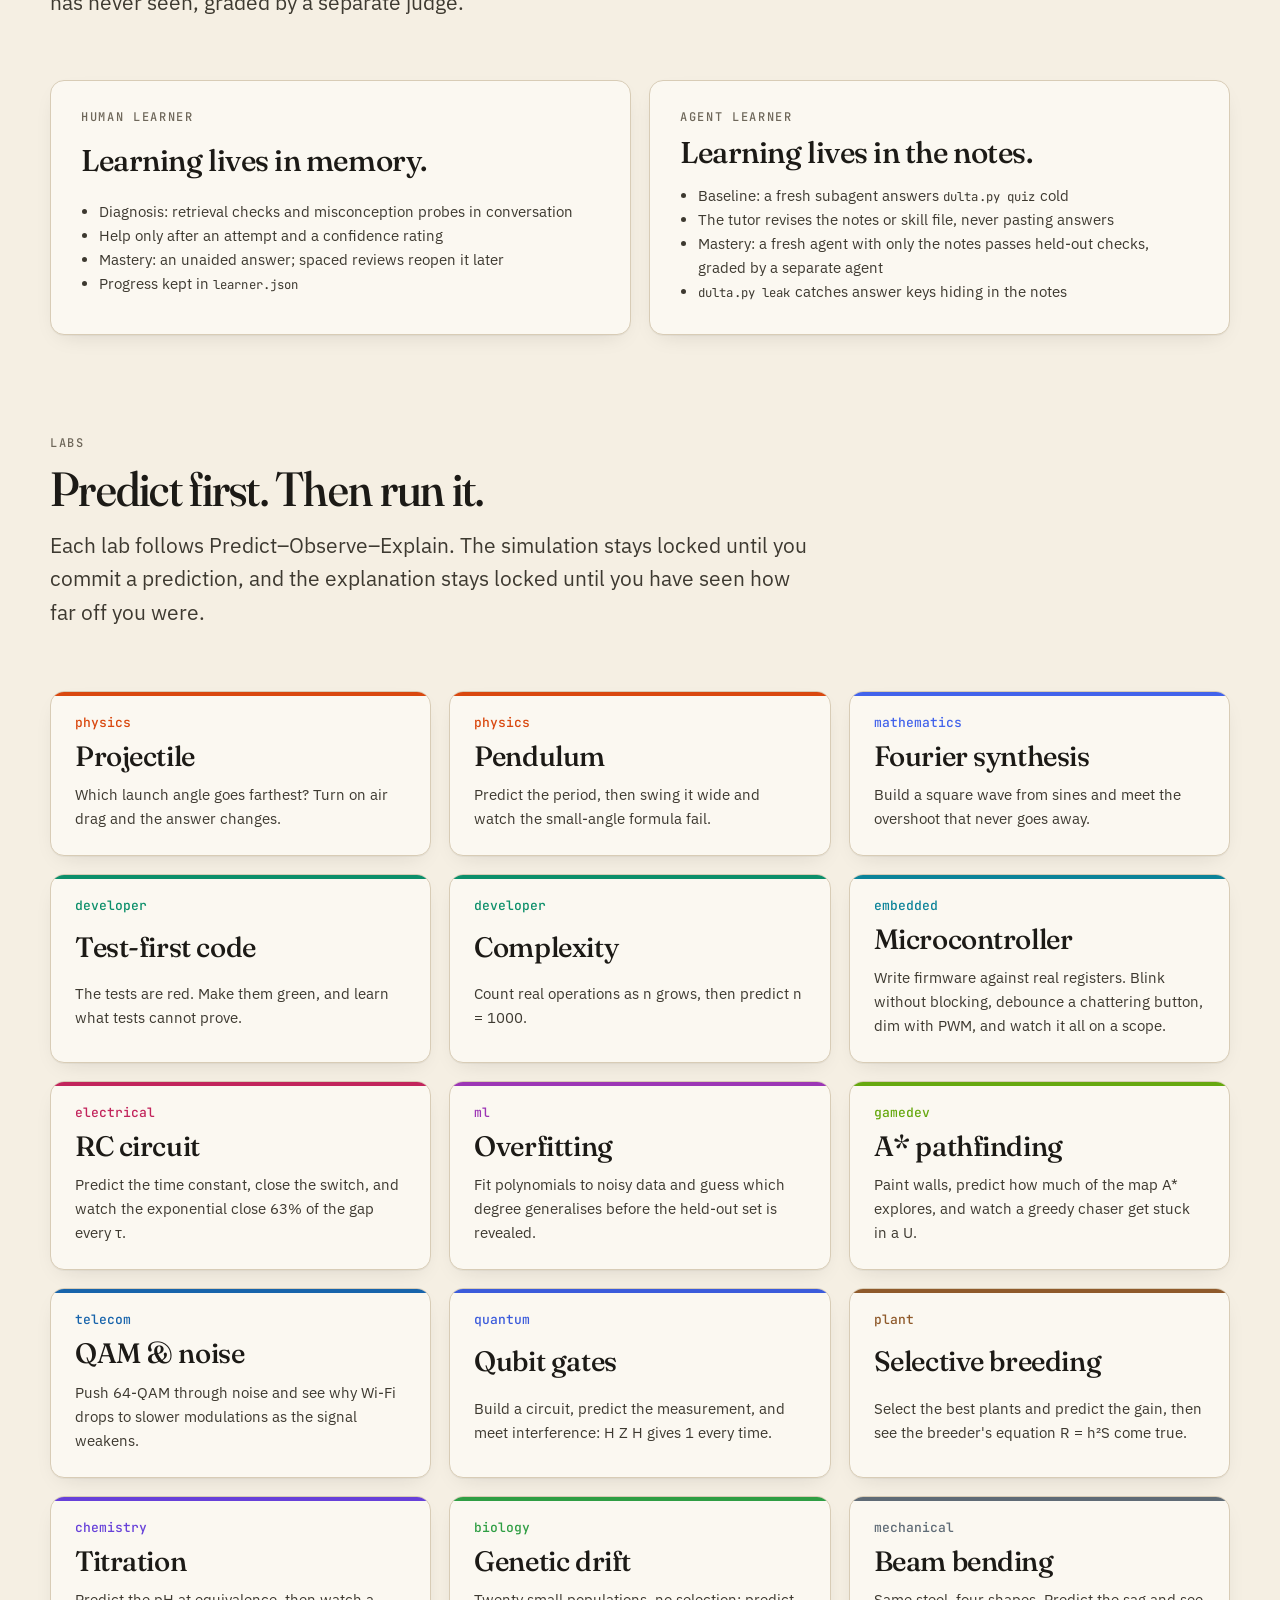
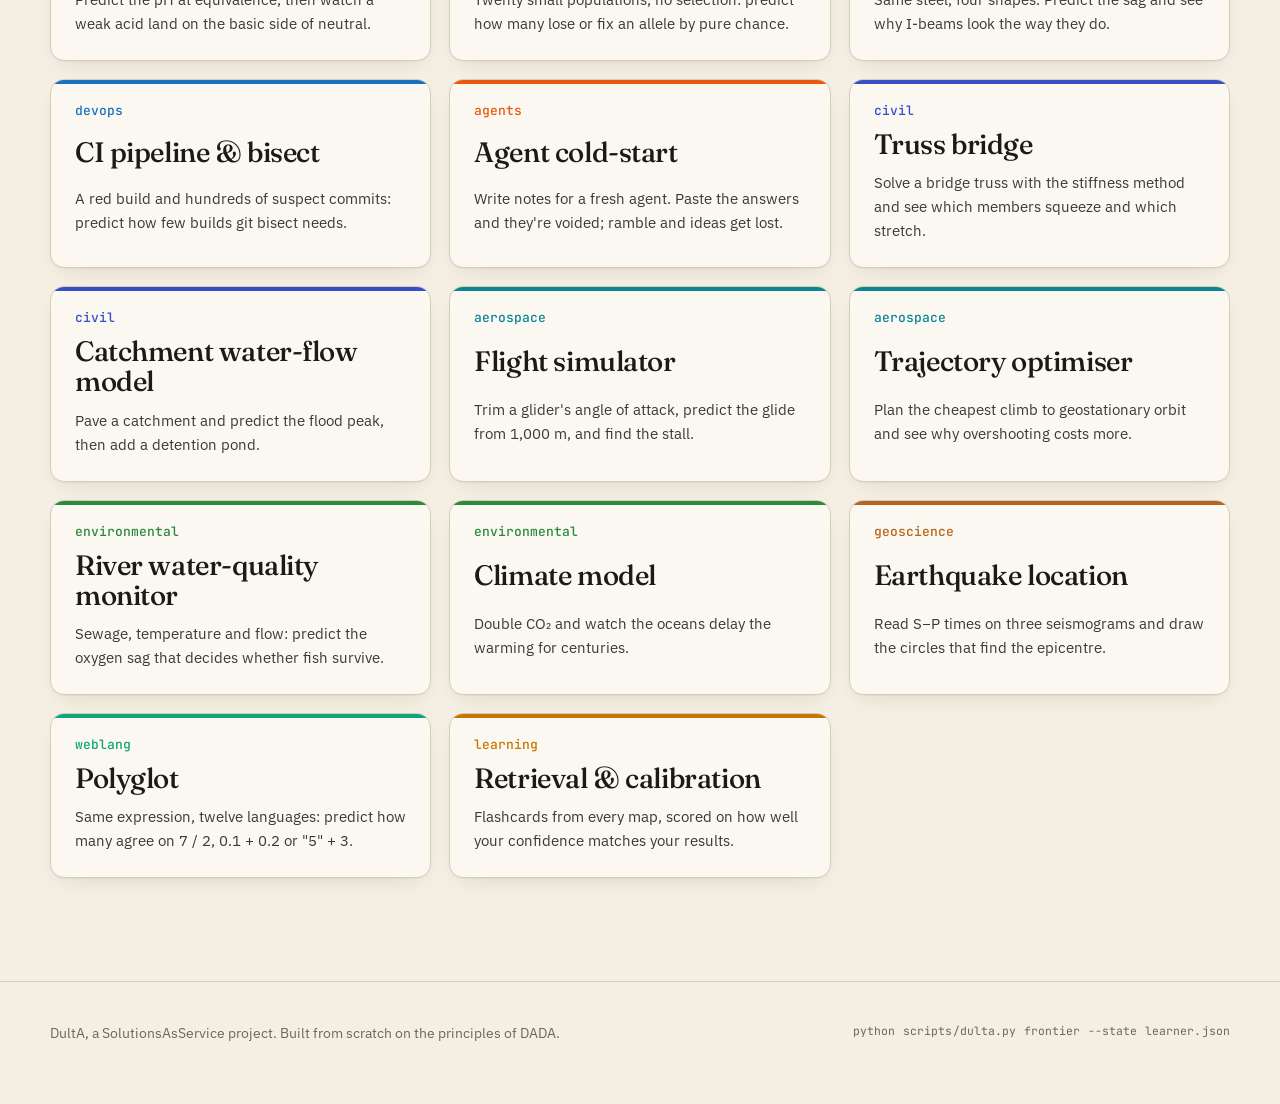
==== commit 6387ecb2: "Add Programming Languages and World Languages fields, polyglot lab, 8 careers - grader: accent foldi" ====
--- a/site/index.html
+++ b/site/index.html
@@ -247,6 +247,7 @@
     ["dosag", "River water-quality monitor", "environmental", "Sewage, temperature and flow: predict the oxygen sag that decides whether fish survive."],
     ["climate", "Climate model", "environmental", "Double CO₂ and watch the oceans delay the warming for centuries."],
     ["quake", "Earthquake location", "geoscience", "Read S−P times on three seismograms and draw the circles that find the epicentre."],
+    ["polyglot", "Polyglot", "weblang", "Same expression, twelve languages: predict how many agree on 7 / 2, 0.1 + 0.2 or \"5\" + 3."],
     ["retrieval", "Retrieval & calibration", "learning", "Flashcards from every map, scored on how well your confidence matches your results."],
   ];
   document.getElementById("labCards").innerHTML = labs.map(([id, t, m, d]) =>
--- a/site/assets/style.css
+++ b/site/assets/style.css
@@ -29,6 +29,17 @@
   --aerospace: #0c8599;
   --environmental: #2b8a3e;
   --geoscience: #b5651d;
+  --plcore: #1971c2;
+  --systemslang: #364fc7;
+  --weblang: #0ca678;
+  --datalang: #9c36b5;
+  --applang: #1098ad;
+  --funclang: #5f3dc4;
+  --linguistics: #c2255c;
+  --romance: #e8590c;
+  --germanicslavic: #d6336c;
+  --eastasian: #f03e3e;
+  --afroasian: #e67700;
   --threshold: #e8a10c;
   --misconception: #c92a2a;
   --mastered: #2b8a3e;
@@ -44,7 +55,7 @@
   :root:not([data-theme="light"]) {
     --paper: #0f1218; --paper-2: #151a22; --card: #171c25; --ink: #ede6d8; --ink-2: #cfc7b7; --muted: #9b9484;
     --line: #2a313d; --line-2: #3a4352; --physics: #ff8a4c; --mathematics: #8ea2ff; --developer: #3ddc97;
-    --learning: #ffc04d; --electrical: #f783ac; --embedded: #3bc9db; --mechanical: #adb5bd; --chemistry: #b197fc; --biology: #69db7c; --agents: #ffa94d; --devops: #74c0fc; --ml: #e599f7; --gamedev: #a9e34b; --plant: #e0a96d; --telecom: #a5d8ff; --quantum: #bac8ff; --robotics: #ffc078; --civil: #91a7ff; --aerospace: #66d9e8; --environmental: #8ce99a; --geoscience: #f0a868; --threshold: #ffc94d; --misconception: #ff7b7b; --mastered: #69db7c; --focus: #74c0fc;
+    --learning: #ffc04d; --electrical: #f783ac; --embedded: #3bc9db; --mechanical: #adb5bd; --chemistry: #b197fc; --biology: #69db7c; --agents: #ffa94d; --devops: #74c0fc; --ml: #e599f7; --gamedev: #a9e34b; --plant: #e0a96d; --telecom: #a5d8ff; --quantum: #bac8ff; --robotics: #ffc078; --civil: #91a7ff; --aerospace: #66d9e8; --environmental: #8ce99a; --geoscience: #f0a868; --plcore: #74c0fc; --systemslang: #91a7ff; --weblang: #63e6be; --datalang: #e599f7; --applang: #66d9e8; --funclang: #b197fc; --linguistics: #faa2c1; --romance: #ffa94d; --germanicslavic: #f783ac; --eastasian: #ff8787; --afroasian: #ffc078; --threshold: #ffc94d; --misconception: #ff7b7b; --mastered: #69db7c; --focus: #74c0fc;
     --shadow: 0 1px 0 rgba(0, 0, 0, .3), 0 10px 30px -12px rgba(0, 0, 0, .6);
     color-scheme: dark;
   }
@@ -52,7 +63,7 @@
 :root[data-theme="dark"] {
   --paper: #0f1218; --paper-2: #151a22; --card: #171c25; --ink: #ede6d8; --ink-2: #cfc7b7; --muted: #9b9484;
   --line: #2a313d; --line-2: #3a4352; --physics: #ff8a4c; --mathematics: #8ea2ff; --developer: #3ddc97;
-  --learning: #ffc04d; --electrical: #f783ac; --embedded: #3bc9db; --mechanical: #adb5bd; --chemistry: #b197fc; --biology: #69db7c; --agents: #ffa94d; --devops: #74c0fc; --ml: #e599f7; --gamedev: #a9e34b; --plant: #e0a96d; --telecom: #a5d8ff; --quantum: #bac8ff; --robotics: #ffc078; --civil: #91a7ff; --aerospace: #66d9e8; --environmental: #8ce99a; --geoscience: #f0a868; --threshold: #ffc94d; --misconception: #ff7b7b; --mastered: #69db7c; --focus: #74c0fc;
+  --learning: #ffc04d; --electrical: #f783ac; --embedded: #3bc9db; --mechanical: #adb5bd; --chemistry: #b197fc; --biology: #69db7c; --agents: #ffa94d; --devops: #74c0fc; --ml: #e599f7; --gamedev: #a9e34b; --plant: #e0a96d; --telecom: #a5d8ff; --quantum: #bac8ff; --robotics: #ffc078; --civil: #91a7ff; --aerospace: #66d9e8; --environmental: #8ce99a; --geoscience: #f0a868; --plcore: #74c0fc; --systemslang: #91a7ff; --weblang: #63e6be; --datalang: #e599f7; --applang: #66d9e8; --funclang: #b197fc; --linguistics: #faa2c1; --romance: #ffa94d; --germanicslavic: #f783ac; --eastasian: #ff8787; --afroasian: #ffc078; --threshold: #ffc94d; --misconception: #ff7b7b; --mastered: #69db7c; --focus: #74c0fc;
   --shadow: 0 1px 0 rgba(0, 0, 0, .3), 0 10px 30px -12px rgba(0, 0, 0, .6);
   color-scheme: dark;
 }
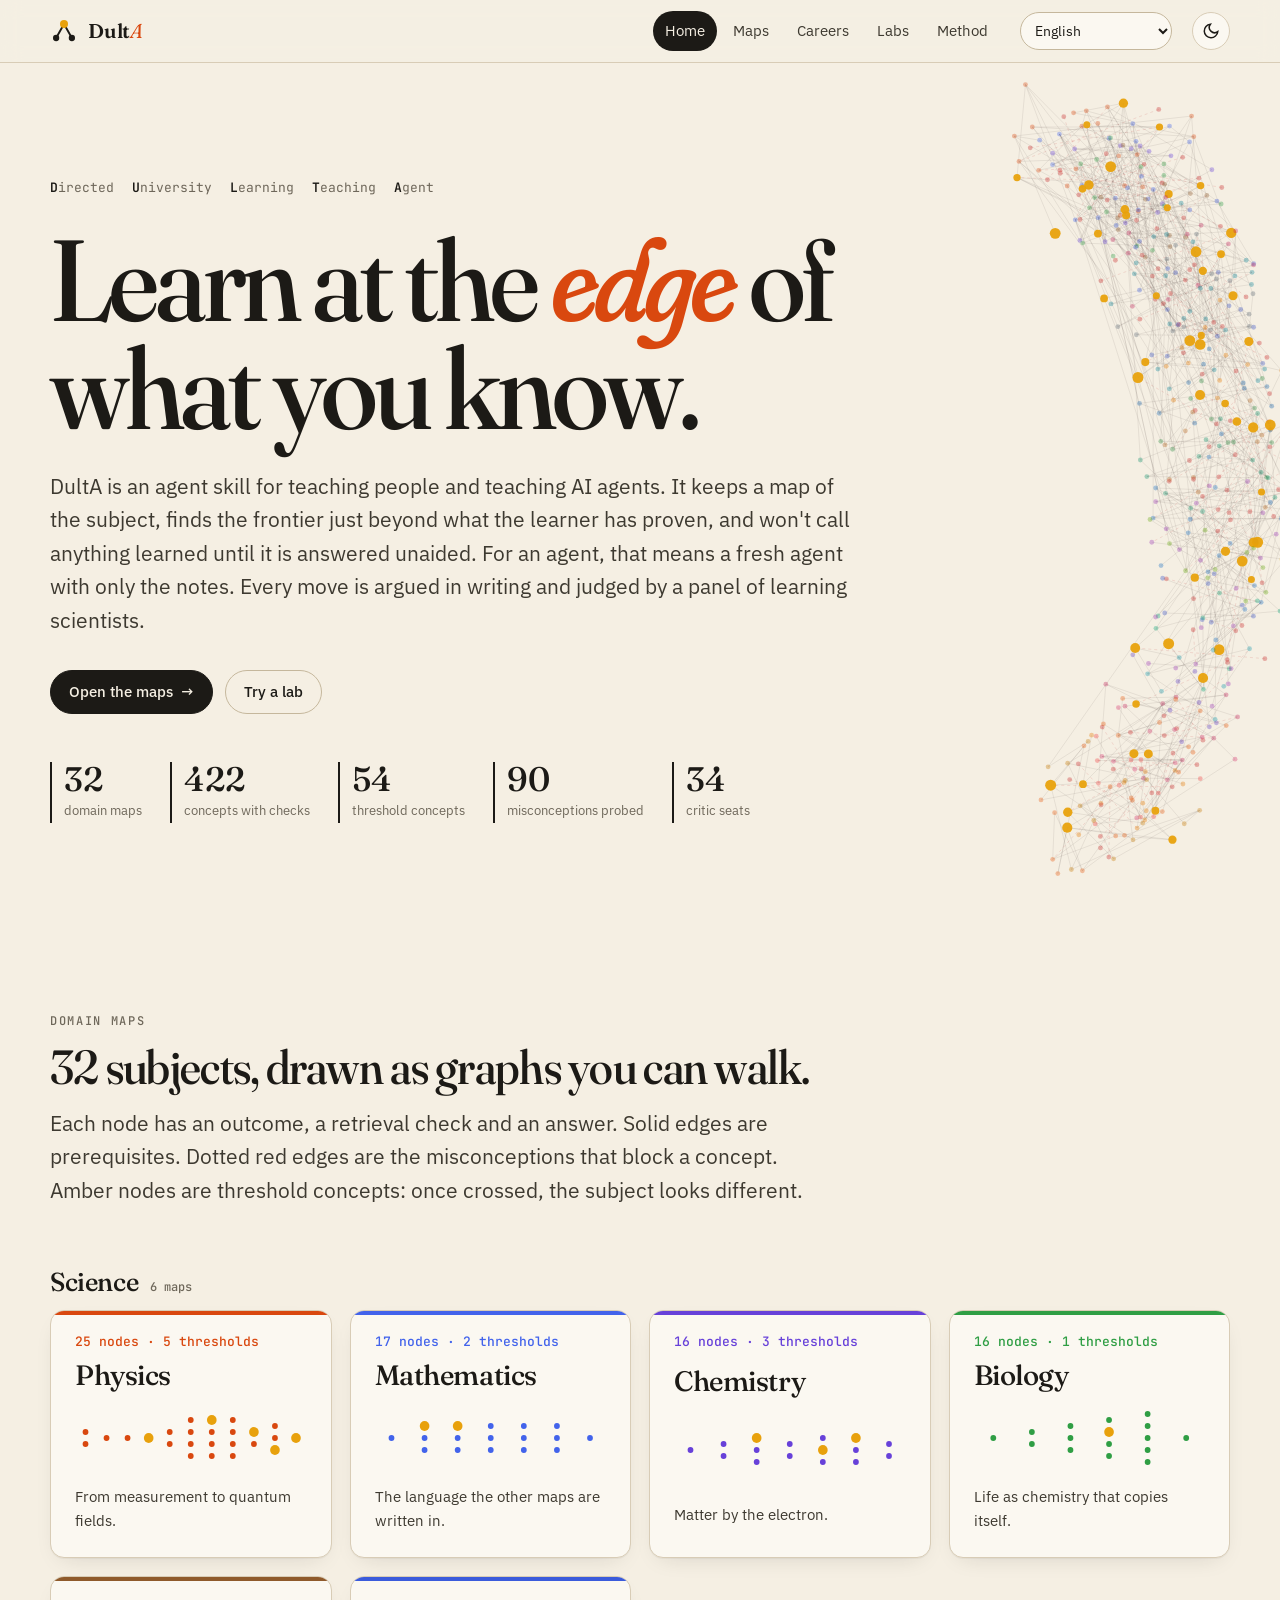
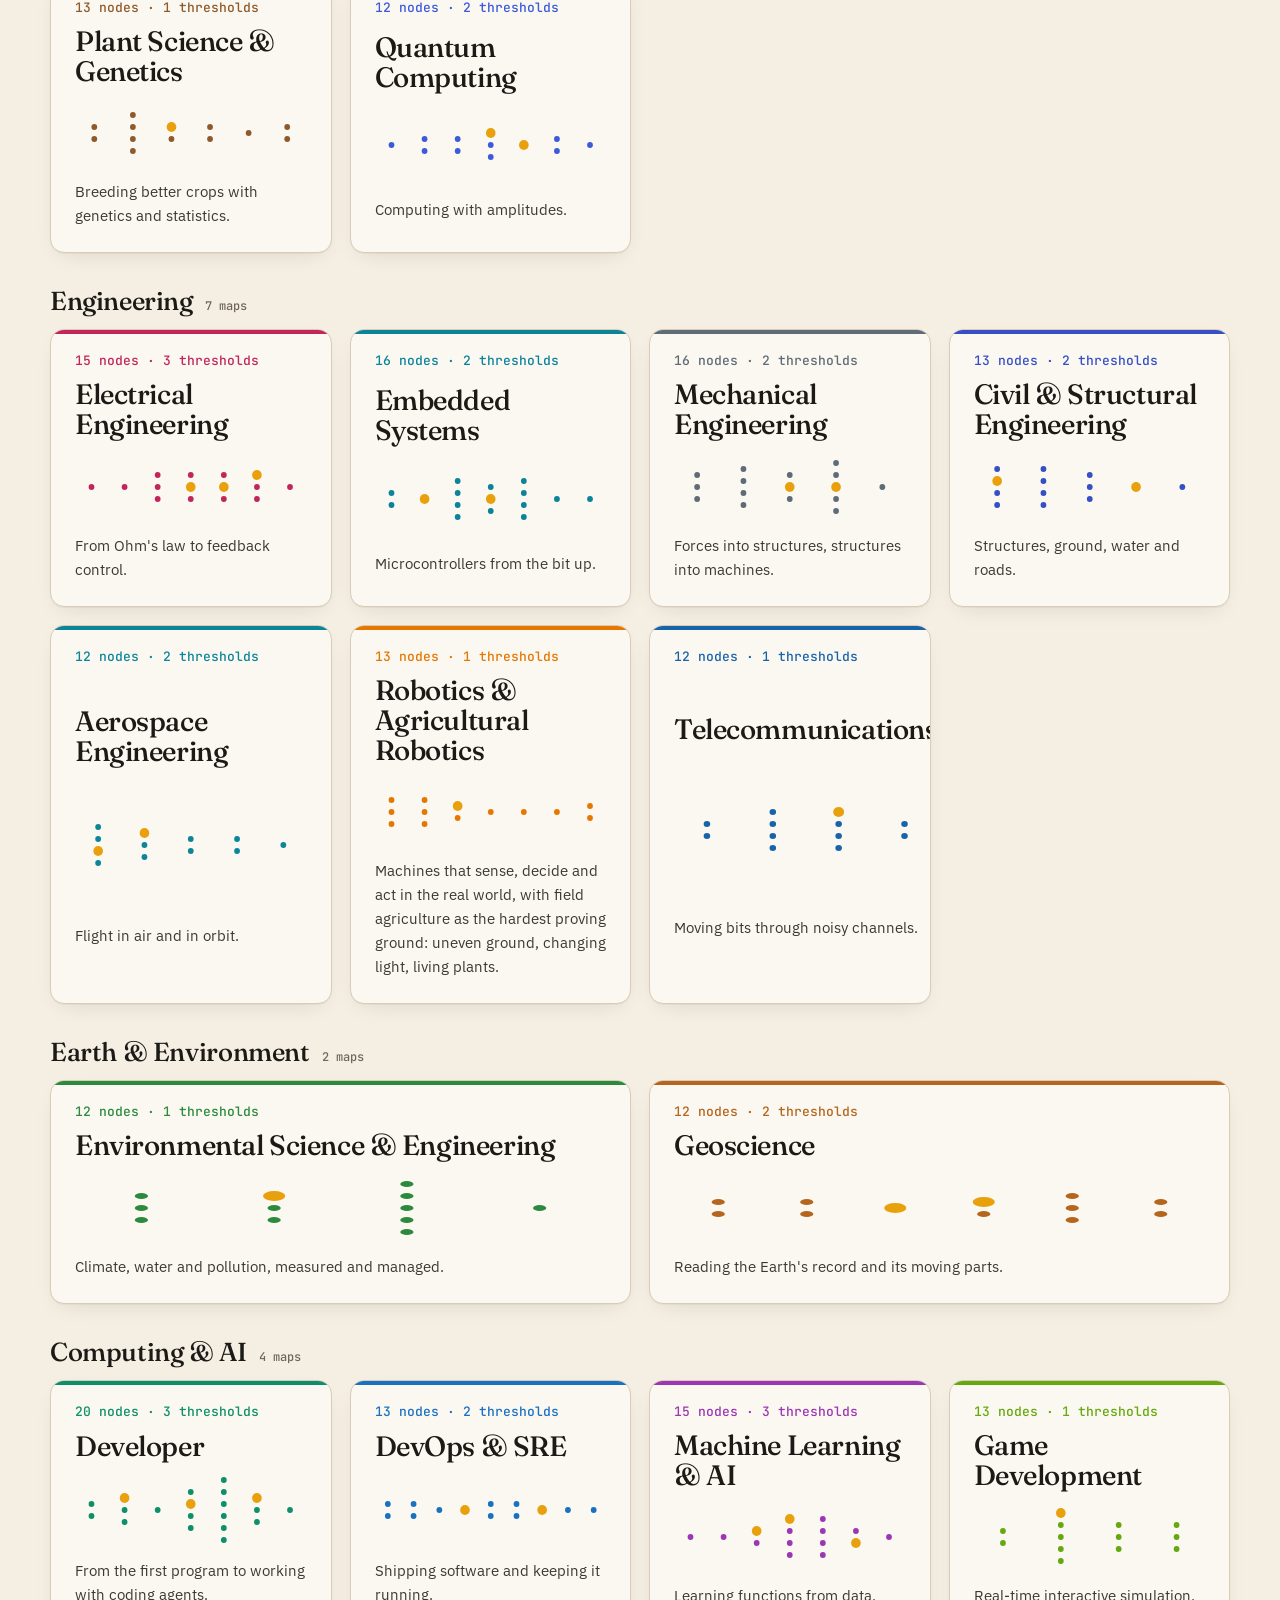
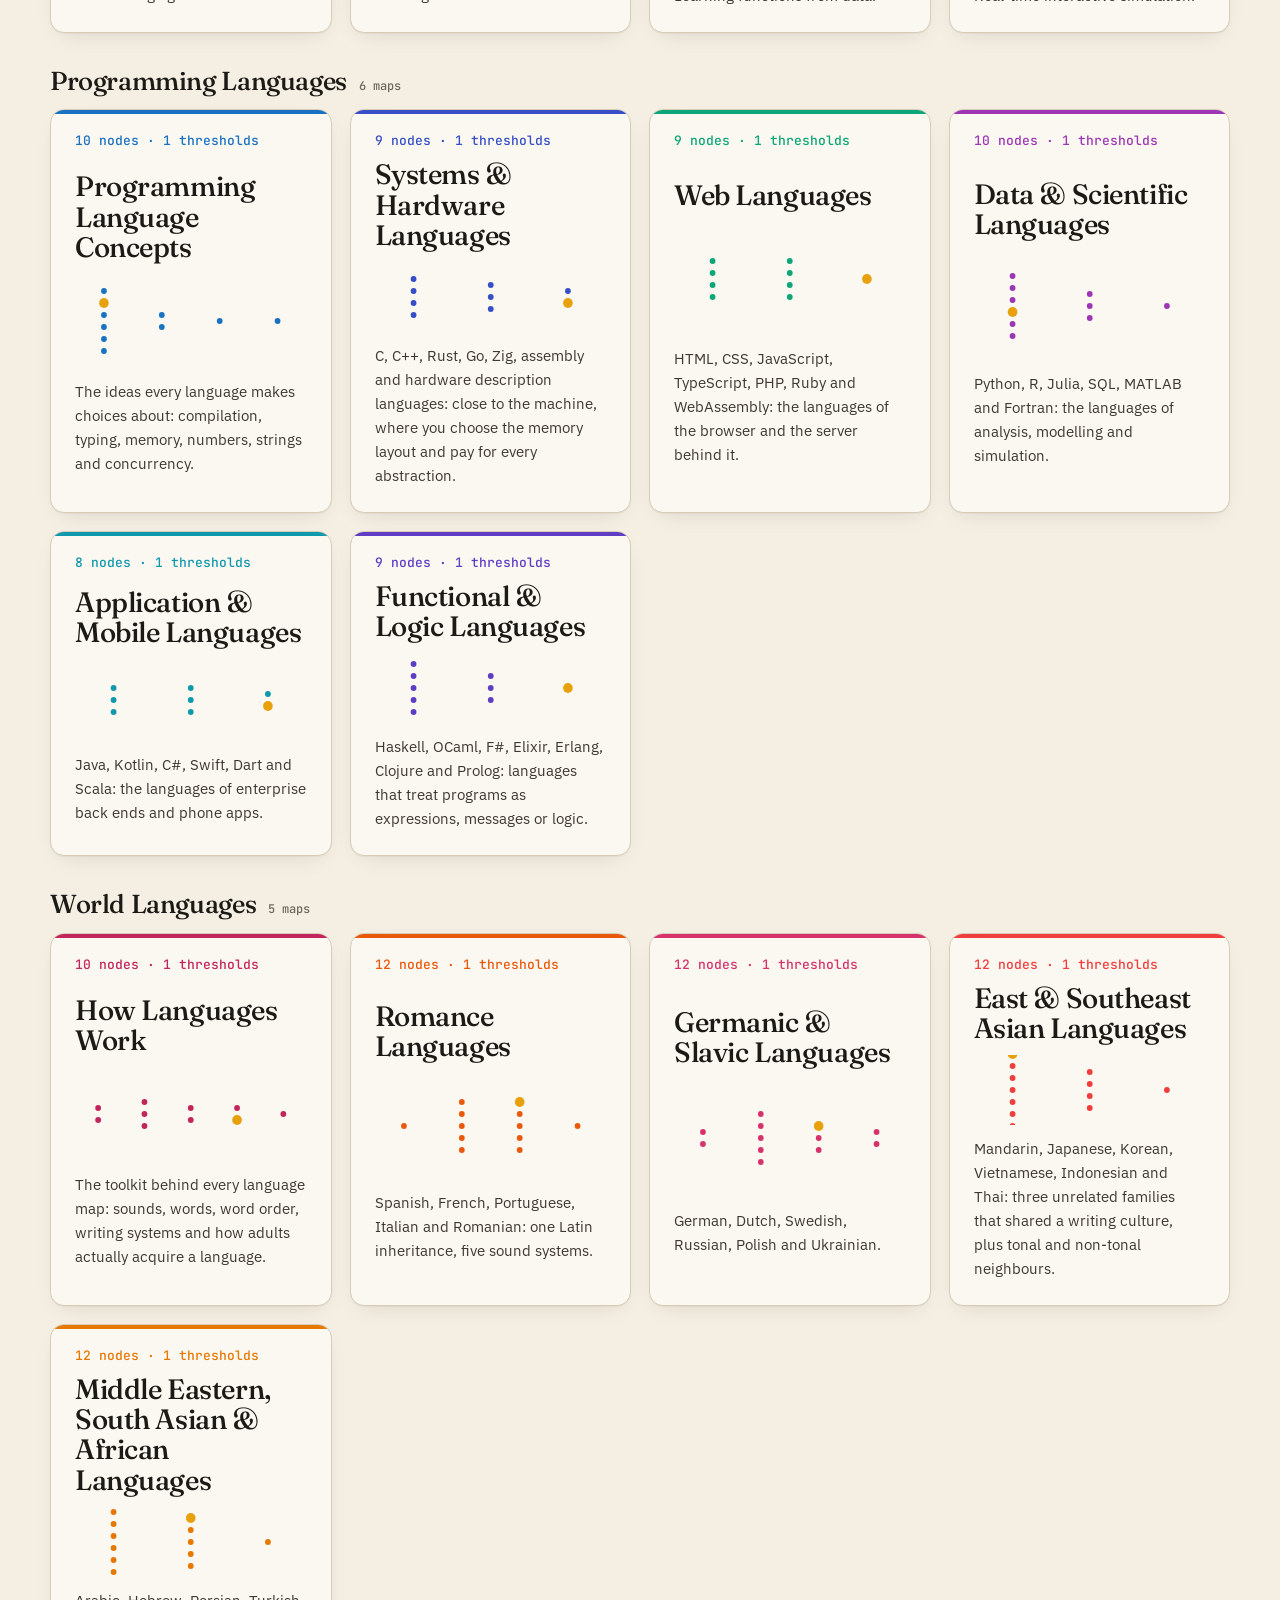
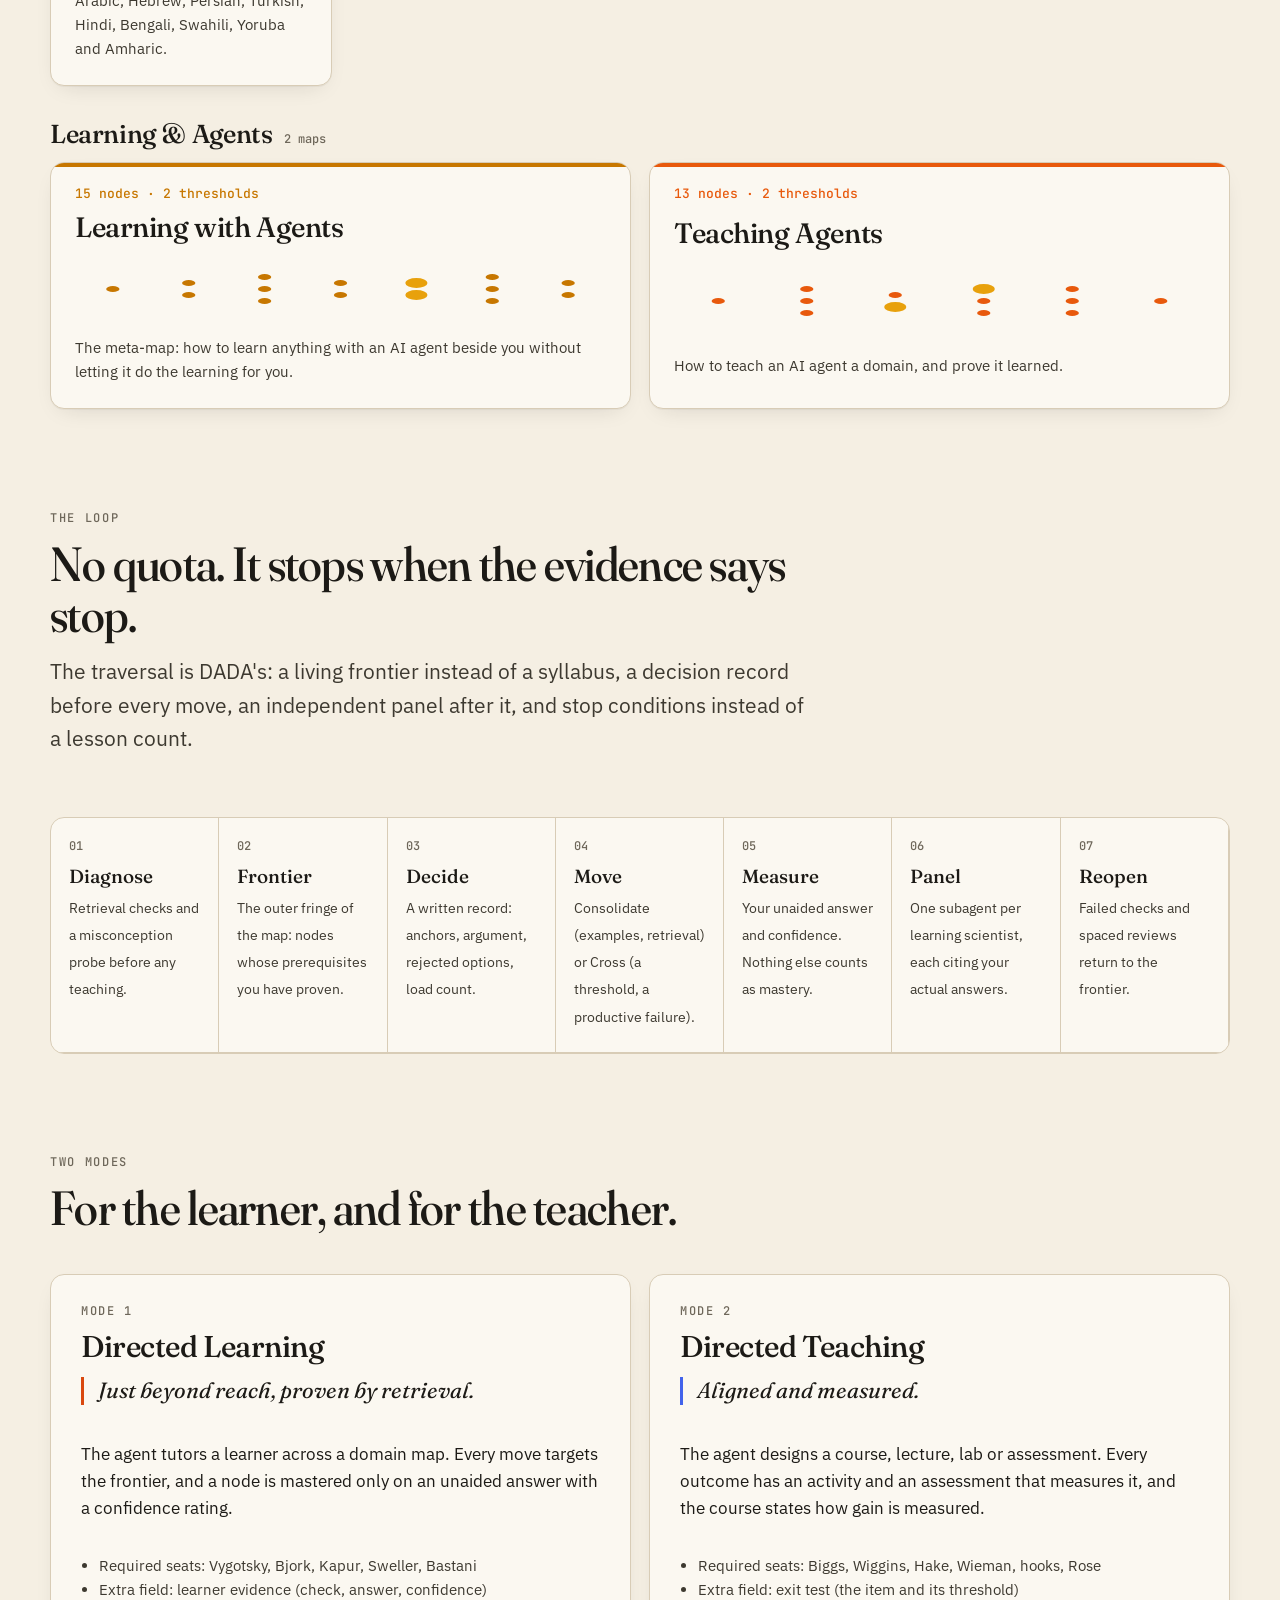
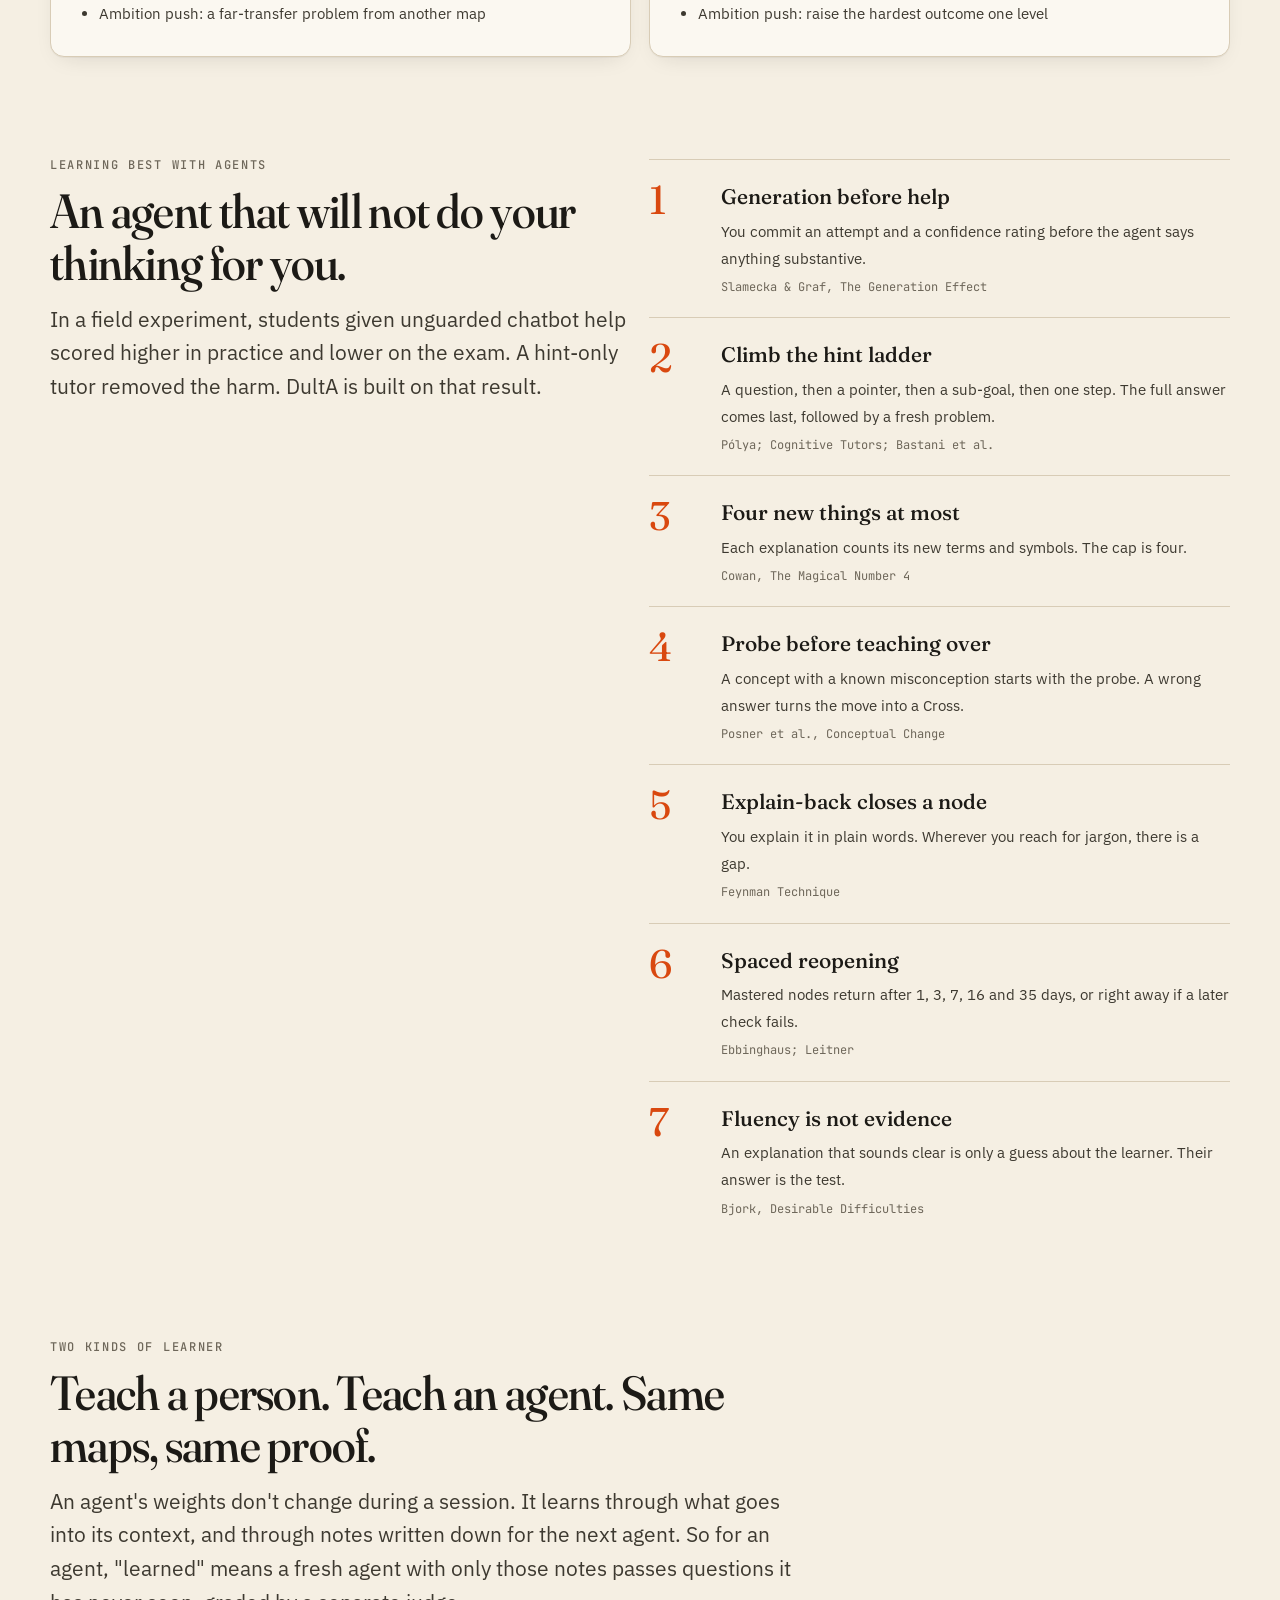
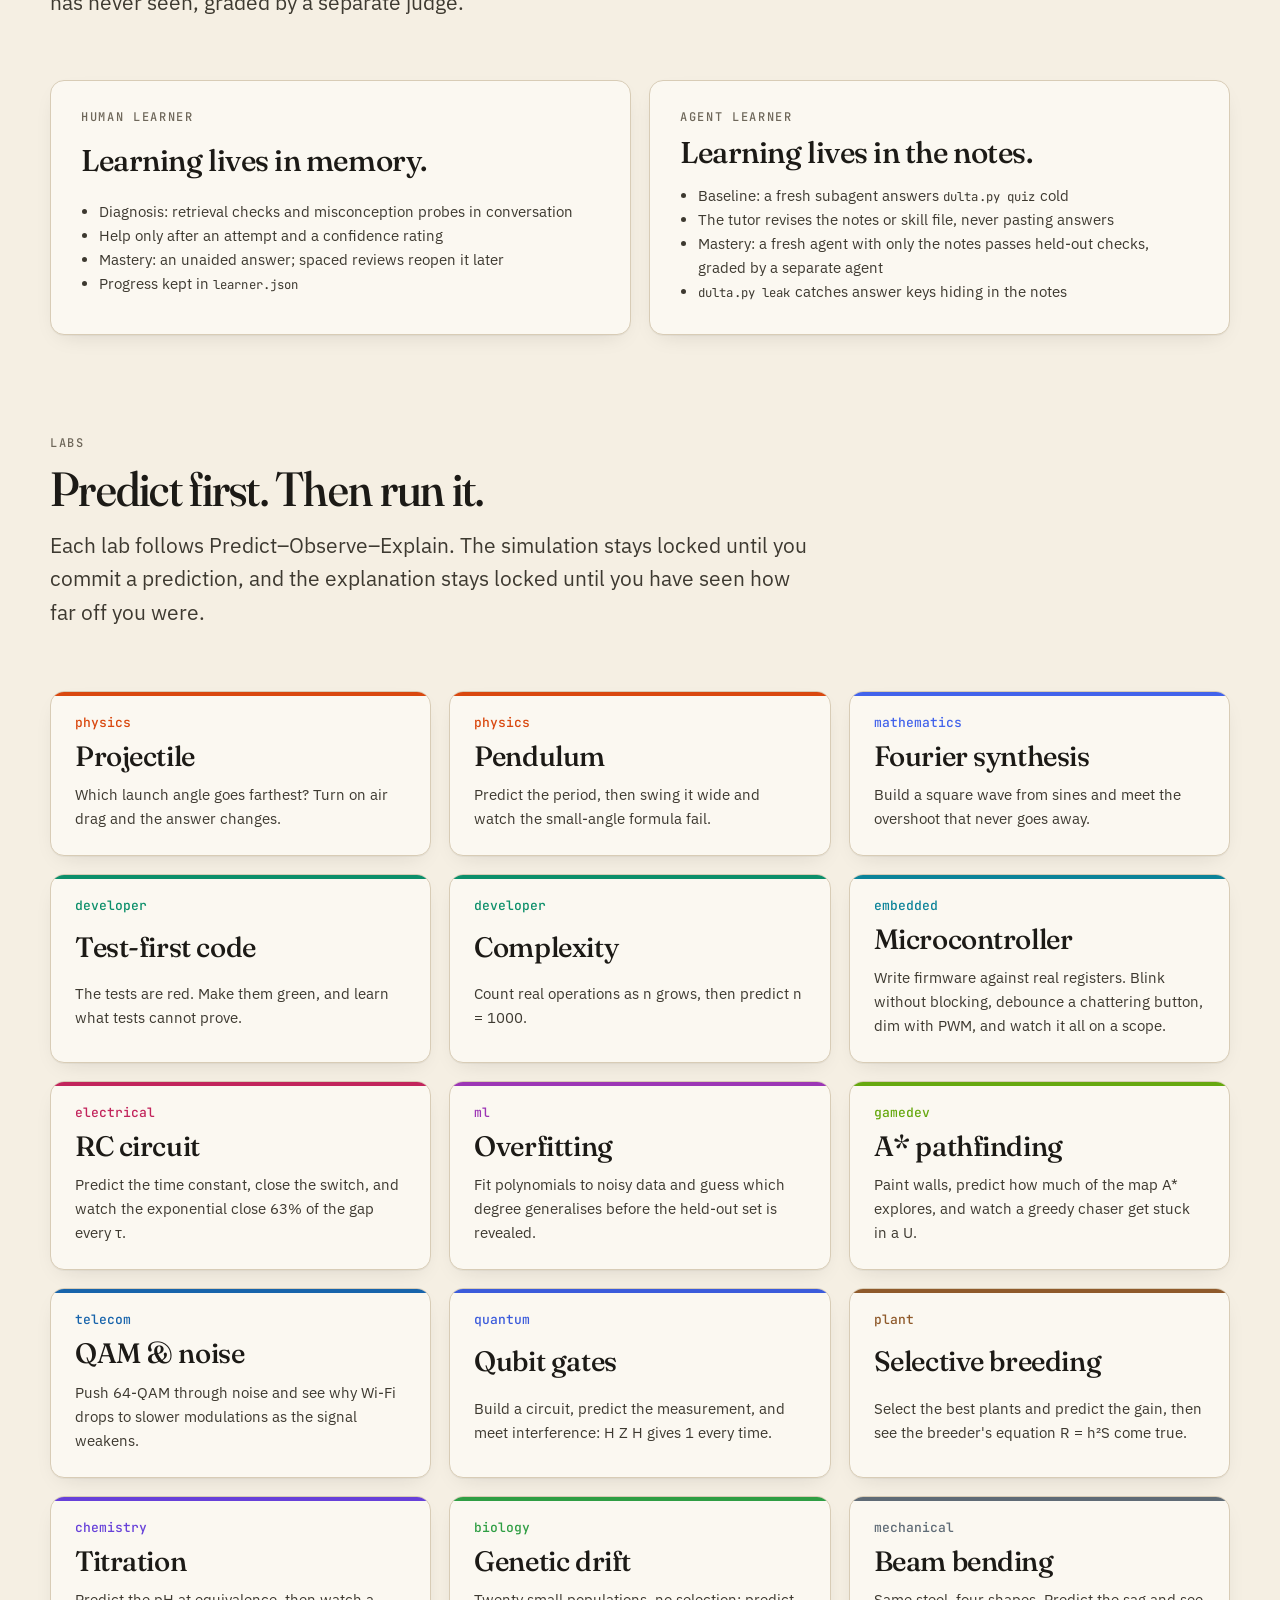
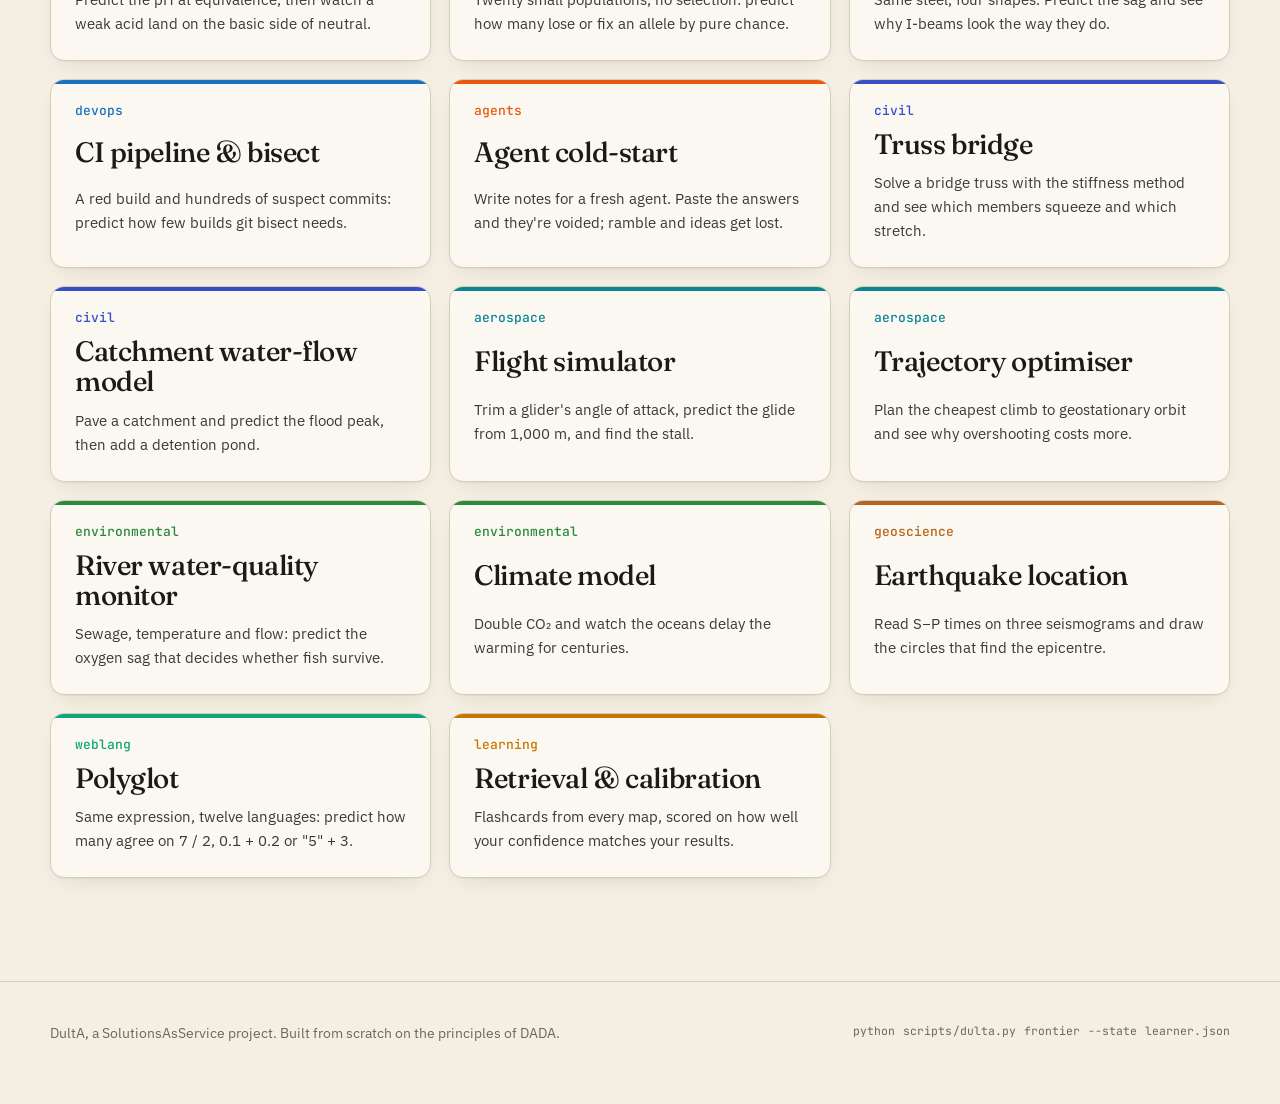
==== commit bf62ecb3: "Translate the interface into 24 languages with a region-grouped picker - site/assets/i18n.js: naviga" ====
--- a/site/index.html
+++ b/site/index.html
@@ -11,6 +11,7 @@
 <link rel="stylesheet" href="assets/style.css">
 <link rel="icon" href="favicon.svg" type="image/svg+xml">
 <script src="assets/site.js"></script>
+<script src="assets/i18n.js"></script>
 </head>
 <body>
 <header class="site-head">
@@ -20,11 +21,11 @@
       <span><b>Dult</b><i>A</i></span>
     </a>
     <nav class="nav" aria-label="Main">
-      <a href="index.html" aria-current="page">Home</a>
-      <a href="maps.html">Maps</a>
-      <a href="careers.html">Careers</a>
-      <a href="labs.html">Labs</a>
-      <a href="method.html">Method</a>
+      <a href="index.html" aria-current="page" data-i18n="nav_home">Home</a>
+      <a href="maps.html" data-i18n="nav_maps">Maps</a>
+      <a href="careers.html" data-i18n="nav_careers">Careers</a>
+      <a href="labs.html" data-i18n="nav_labs">Labs</a>
+      <a href="method.html" data-i18n="nav_method">Method</a>
     </nav>
     <button class="theme-btn" type="button" aria-label="Toggle dark mode"><svg viewBox="0 0 24 24" fill="none" stroke="currentColor" stroke-width="2"><path d="M21 12.8A9 9 0 1 1 11.2 3a7 7 0 0 0 9.8 9.8z"/></svg></button>
   </div>
@@ -35,11 +36,11 @@
     <canvas id="sky" aria-hidden="true"></canvas>
     <div class="wrap">
       <div class="acronym"><span><b>D</b>irected</span><span><b>U</b>niversity</span><span><b>L</b>earning</span><span><b>T</b>eaching</span><span><b>A</b>gent</span></div>
-      <h1>Learn at the <em>edge</em> of what you know.</h1>
-      <p class="lede">DultA is an agent skill for teaching people and teaching AI agents. It keeps a map of the subject, finds the frontier just beyond what the learner has proven, and won't call anything learned until it is answered unaided. For an agent, that means a fresh agent with only the notes. Every move is argued in writing and judged by a panel of learning scientists.</p>
+      <h1 data-i18n="hero_title">Learn at the <em>edge</em> of what you know.</h1>
+      <p class="lede" data-i18n="hero_lede">DultA is an agent skill for teaching people and teaching AI agents. It keeps a map of the subject, finds the frontier just beyond what the learner has proven, and won't call anything learned until it is answered unaided. For an agent, that means a fresh agent with only the notes. Every move is argued in writing and judged by a panel of learning scientists.</p>
       <div class="cta">
-        <a class="btn" href="maps.html">Open the maps <span aria-hidden="true">→</span></a>
-        <a class="btn ghost" href="labs.html">Try a lab</a>
+        <a class="btn" href="maps.html" data-i18n="cta_maps">Open the maps <span aria-hidden="true">→</span></a>
+        <a class="btn ghost" href="labs.html" data-i18n="cta_labs">Try a lab</a>
       </div>
       <div class="hero-meta" id="heroMeta" aria-live="polite"></div>
     </div>
@@ -60,7 +61,7 @@
     <div class="wrap">
       <div class="sec-head">
         <span class="eyebrow">The loop</span>
-        <h2 id="loopTitle">No quota. It stops when the evidence says stop.</h2>
+        <h2 id="loopTitle" data-i18n="h_loop">No quota. It stops when the evidence says stop.</h2>
         <p class="lede">The traversal is DADA's: a living frontier instead of a syllabus, a decision record before every move, an independent panel after it, and stop conditions instead of a lesson count.</p>
       </div>
       <ol class="loop">
@@ -79,7 +80,7 @@
     <div class="wrap">
       <div class="sec-head">
         <span class="eyebrow">Two modes</span>
-        <h2 id="modesTitle">For the learner, and for the teacher.</h2>
+        <h2 id="modesTitle" data-i18n="h_modes">For the learner, and for the teacher.</h2>
       </div>
       <div class="grid two">
         <article class="card mode" style="--accent: var(--physics)">
@@ -131,7 +132,7 @@
     <div class="wrap">
       <div class="sec-head">
         <span class="eyebrow">Two kinds of learner</span>
-        <h2 id="whoTitle">Teach a person. Teach an agent. Same maps, same proof.</h2>
+        <h2 id="whoTitle" data-i18n="h_who">Teach a person. Teach an agent. Same maps, same proof.</h2>
         <p class="lede">An agent's weights don't change during a session. It learns through what goes into its context, and through notes written down for the next agent. So for an agent, "learned" means a fresh agent with only those notes passes questions it has never seen, graded by a separate judge.</p>
       </div>
       <div class="grid two">
@@ -163,7 +164,7 @@
     <div class="wrap">
       <div class="sec-head">
         <span class="eyebrow">Labs</span>
-        <h2 id="labsTitle">Predict first. Then run it.</h2>
+        <h2 id="labsTitle" data-i18n="h_labs">Predict first. Then run it.</h2>
         <p class="lede">Each lab follows Predict–Observe–Explain. The simulation stays locked until you commit a prediction, and the explanation stays locked until you have seen how far off you were.</p>
       </div>
       <div class="grid three" id="labCards"></div>
@@ -268,6 +269,7 @@
     D.maps.forEach((m, i) => {
       const a = -1.1 + (2.2 * i) / Math.max(1, D.maps.length - 1);
       centres[m.id] = narrow ? [0.06 + (0.88 * i) / Math.max(1, D.maps.length - 1), 0.97] : [0.84 + 0.12 * Math.cos(a * 1.3), 0.5 + 0.44 * Math.sin(a)];
+      if (document.documentElement.dir === "rtl") centres[m.id][0] = 1 - centres[m.id][0];  // keep stars away from right-aligned text
     });
     stars = D.nodes.map((n, i) => {
       const c = centres[n.map] || [0.5, 0.5];
@@ -301,6 +303,7 @@
   }
   layout(); requestAnimationFrame(draw);
   addEventListener("resize", () => { layout(); if (reduce) draw(0); });
+  document.addEventListener("dulta:lang", () => { layout(); if (reduce) draw(0); });
   document.addEventListener("dulta:theme", () => { if (reduce) draw(0); });
 })();
 </script>
--- a/site/assets/style.css
+++ b/site/assets/style.css
@@ -98,16 +98,18 @@
 .brand svg { width: 28px; height: 28px; }
 .brand b { font-weight: 600; }
 .brand i { font-style: italic; font-weight: 400; color: var(--physics); }
-.nav { display: flex; gap: 4px; margin-left: auto; }
+.nav { display: flex; gap: 4px; margin-inline-start: auto; }
 .nav a { text-decoration: none; padding: 8px 12px; border-radius: 999px; font-size: 15px; color: var(--ink-2); }
 .nav a:hover { background: var(--paper-2); }
 .nav a[aria-current="page"] { background: var(--ink); color: var(--paper); }
+.lang-picker { width: auto; max-width: 9.5rem; padding: 7px 10px; border-radius: 999px; font-size: 14px; min-height: 38px; }
+.lang-note { font-size: 13px; }
 .theme-btn { border: 1px solid var(--line); background: var(--card); color: var(--ink); width: 38px; height: 38px; border-radius: 999px; cursor: pointer; display: grid; place-items: center; }
 .theme-btn svg { width: 18px; height: 18px; }
 @media (max-width: 720px) {
   .site-head .wrap { height: auto; flex-wrap: wrap; padding: 10px 0; gap: 8px; }
   .nav { order: 3; width: 100%; margin: 0; overflow-x: auto; }
-  .theme-btn { margin-left: auto; }
+  .lang-picker { margin-inline-start: auto; }
 }
 
 /* Buttons and fields */
@@ -146,7 +148,7 @@
 .hero .lede { margin: 28px 0 32px; }
 .hero .cta { display: flex; flex-wrap: wrap; gap: 12px; }
 .hero-meta { margin-top: 48px; display: flex; flex-wrap: wrap; gap: 28px; }
-.hero-meta div { border-left: 2px solid var(--ink); padding-left: 12px; }
+.hero-meta div { border-inline-start: 2px solid var(--ink); padding-inline-start: 12px; }
 .hero-meta b { display: block; font: 500 34px/1 var(--serif); }
 .hero-meta span { font-size: 13px; color: var(--muted); }
 .acronym { display: flex; flex-wrap: wrap; gap: 6px 18px; margin-bottom: 26px; font-family: var(--mono); font-size: 13px; color: var(--muted); }
@@ -172,7 +174,7 @@
 /* Mode cards */
 .mode { padding: 30px; display: grid; gap: 14px; }
 .mode h3 { font-size: 30px; }
-.mode .crit { font-family: var(--serif); font-style: italic; font-size: 22px; line-height: 1.25; color: var(--ink); border-left: 3px solid var(--accent, var(--ink)); padding-left: 14px; }
+.mode .crit { font-family: var(--serif); font-style: italic; font-size: 22px; line-height: 1.25; color: var(--ink); border-inline-start: 3px solid var(--accent, var(--ink)); padding-inline-start: 14px; }
 .mode ul { margin: 0; padding-left: 18px; color: var(--ink-2); font-size: 15px; }
 
 /* Conduct list */
@@ -230,7 +232,7 @@
 .detail h3 { font-size: 28px; }
 .detail .k { font: 500 11px/1 var(--mono); letter-spacing: .1em; text-transform: uppercase; color: var(--muted); margin-bottom: 4px; }
 .detail .check { background: var(--paper-2); border-radius: 12px; padding: 16px; display: grid; gap: 10px; }
-.detail .answer { border-left: 3px solid var(--mastered); padding-left: 12px; }
+.detail .answer { border-inline-start: 3px solid var(--mastered); padding-inline-start: 12px; }
 .detail .row { display: flex; gap: 8px; flex-wrap: wrap; }
 .chips { display: flex; flex-wrap: wrap; gap: 6px; }
 .chips button { font: 500 12.5px/1 var(--sans); border: 1px solid var(--line-2); border-radius: 999px; padding: 6px 10px; background: transparent; color: var(--ink-2); cursor: pointer; }
@@ -271,7 +273,7 @@
 .stage { background: var(--paper-2); border-radius: 12px; border: 1px solid var(--line); overflow: hidden; position: relative; }
 .stage canvas { display: block; width: 100%; height: auto; }
 .poe { display: grid; gap: 16px; align-content: start; }
-.poe-step { border-left: 2px solid var(--line-2); padding-left: 14px; display: grid; gap: 8px; }
+.poe-step { border-inline-start: 2px solid var(--line-2); padding-inline-start: 14px; display: grid; gap: 8px; }
 .poe-step.active { border-color: var(--accent, var(--ink)); }
 .poe-step.done { border-color: var(--mastered); }
 .poe-step h4 { margin: 0; font: 500 12px/1 var(--mono); letter-spacing: .12em; text-transform: uppercase; color: var(--muted); }
@@ -308,3 +310,7 @@
 .reveal { opacity: 0; transform: translateY(14px); transition: opacity .6s ease, transform .6s ease; }
 .reveal.in { opacity: 1; transform: none; }
 @media (prefers-reduced-motion: reduce) { .reveal { opacity: 1; transform: none; } }
+
+/* Non-Latin scripts: no negative tracking (it breaks Arabic joining) and no faux italics. */
+:is(:lang(ar), :lang(fa), :lang(he), :lang(hi), :lang(bn), :lang(th), :lang(zh), :lang(ja), :lang(ko)) :is(h1, h2, h3) { letter-spacing: 0; line-height: 1.25; }
+:is(:lang(ar), :lang(fa), :lang(he), :lang(hi), :lang(bn), :lang(th), :lang(zh), :lang(ja), :lang(ko)) .hero h1 em { font-style: normal; }
